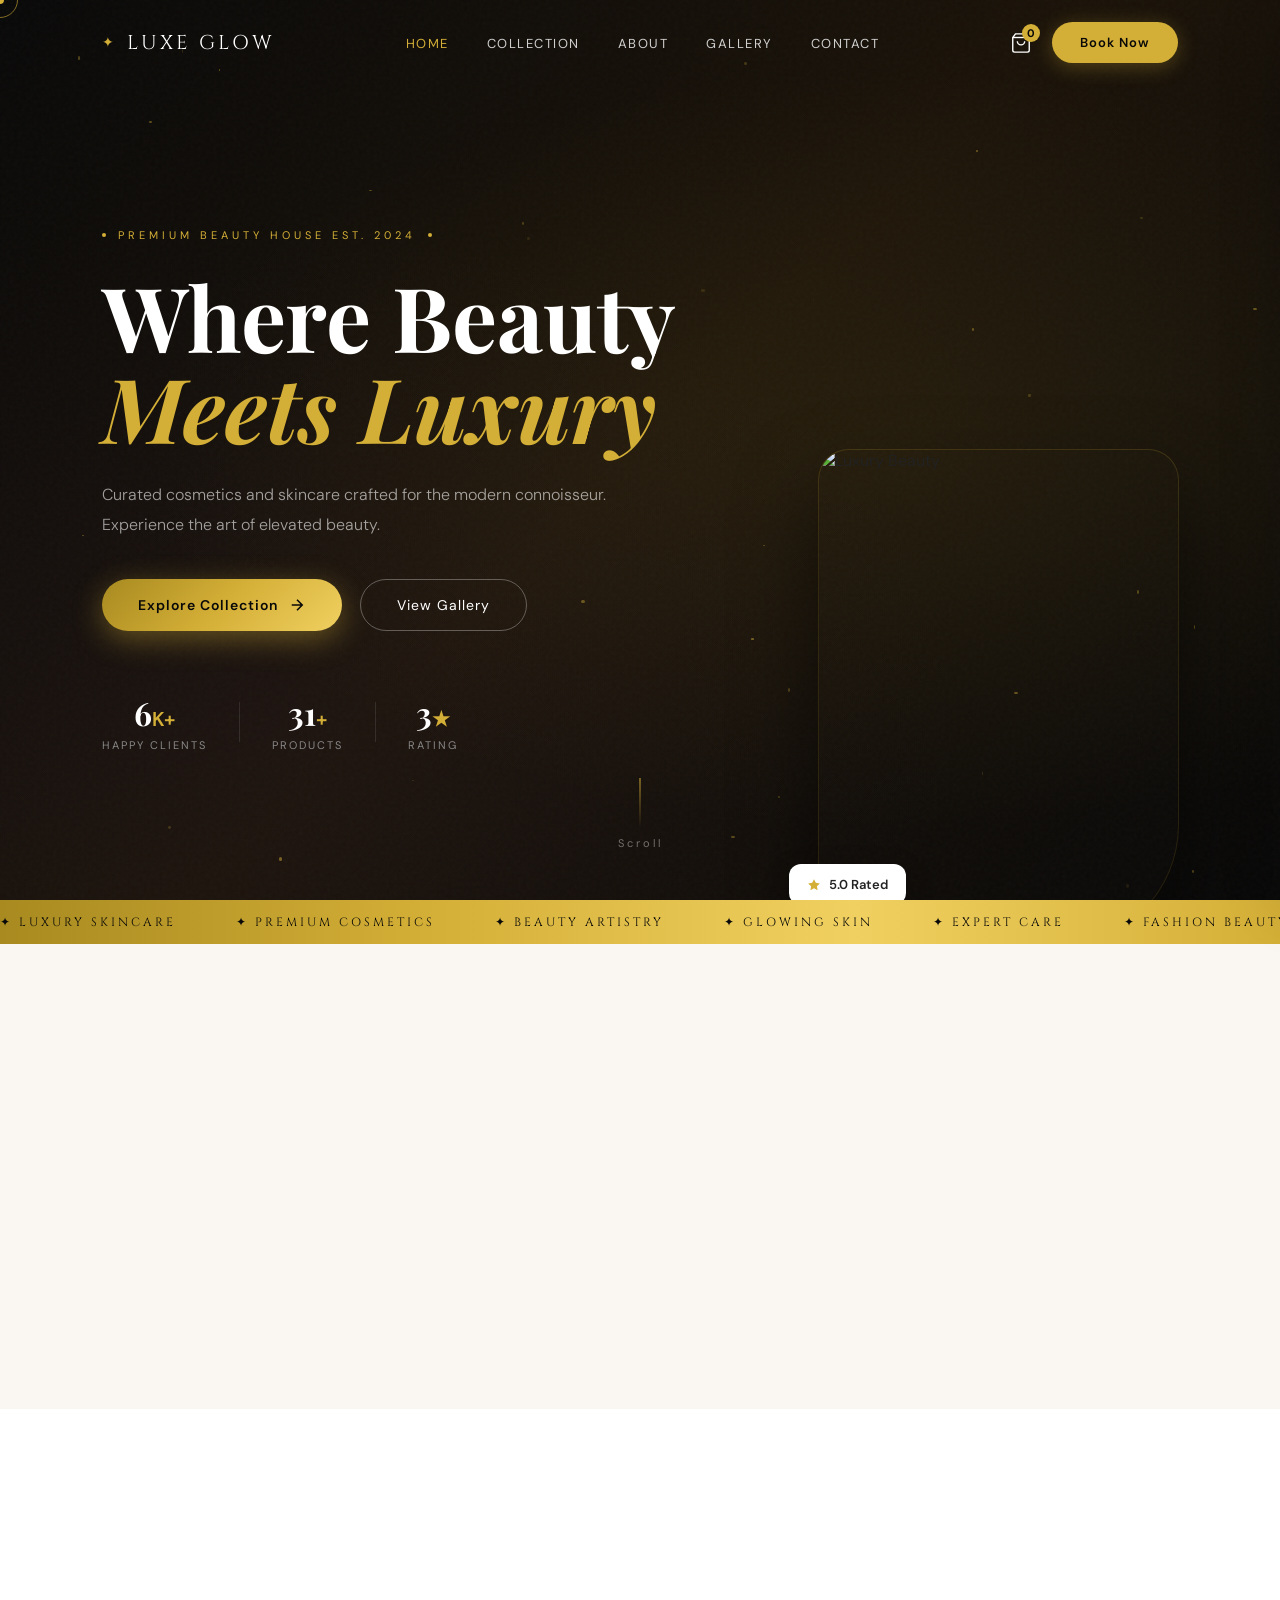
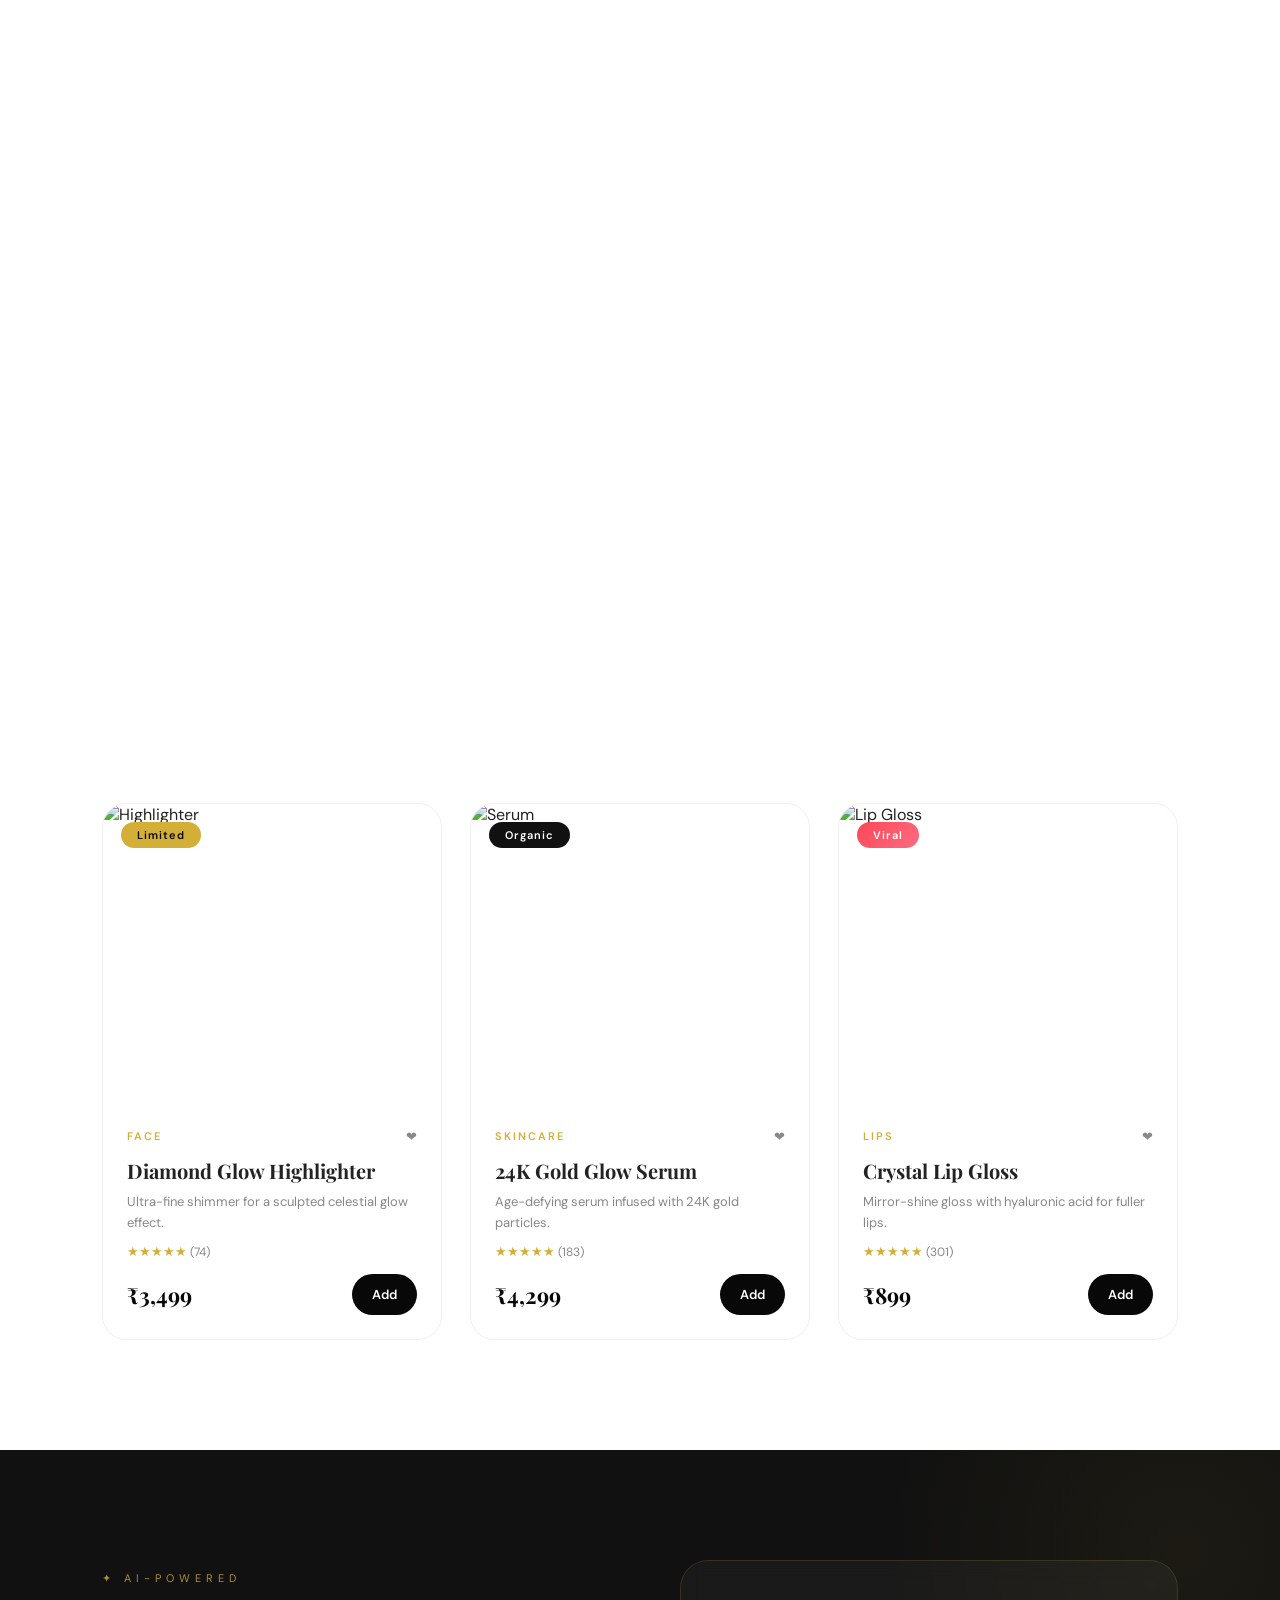
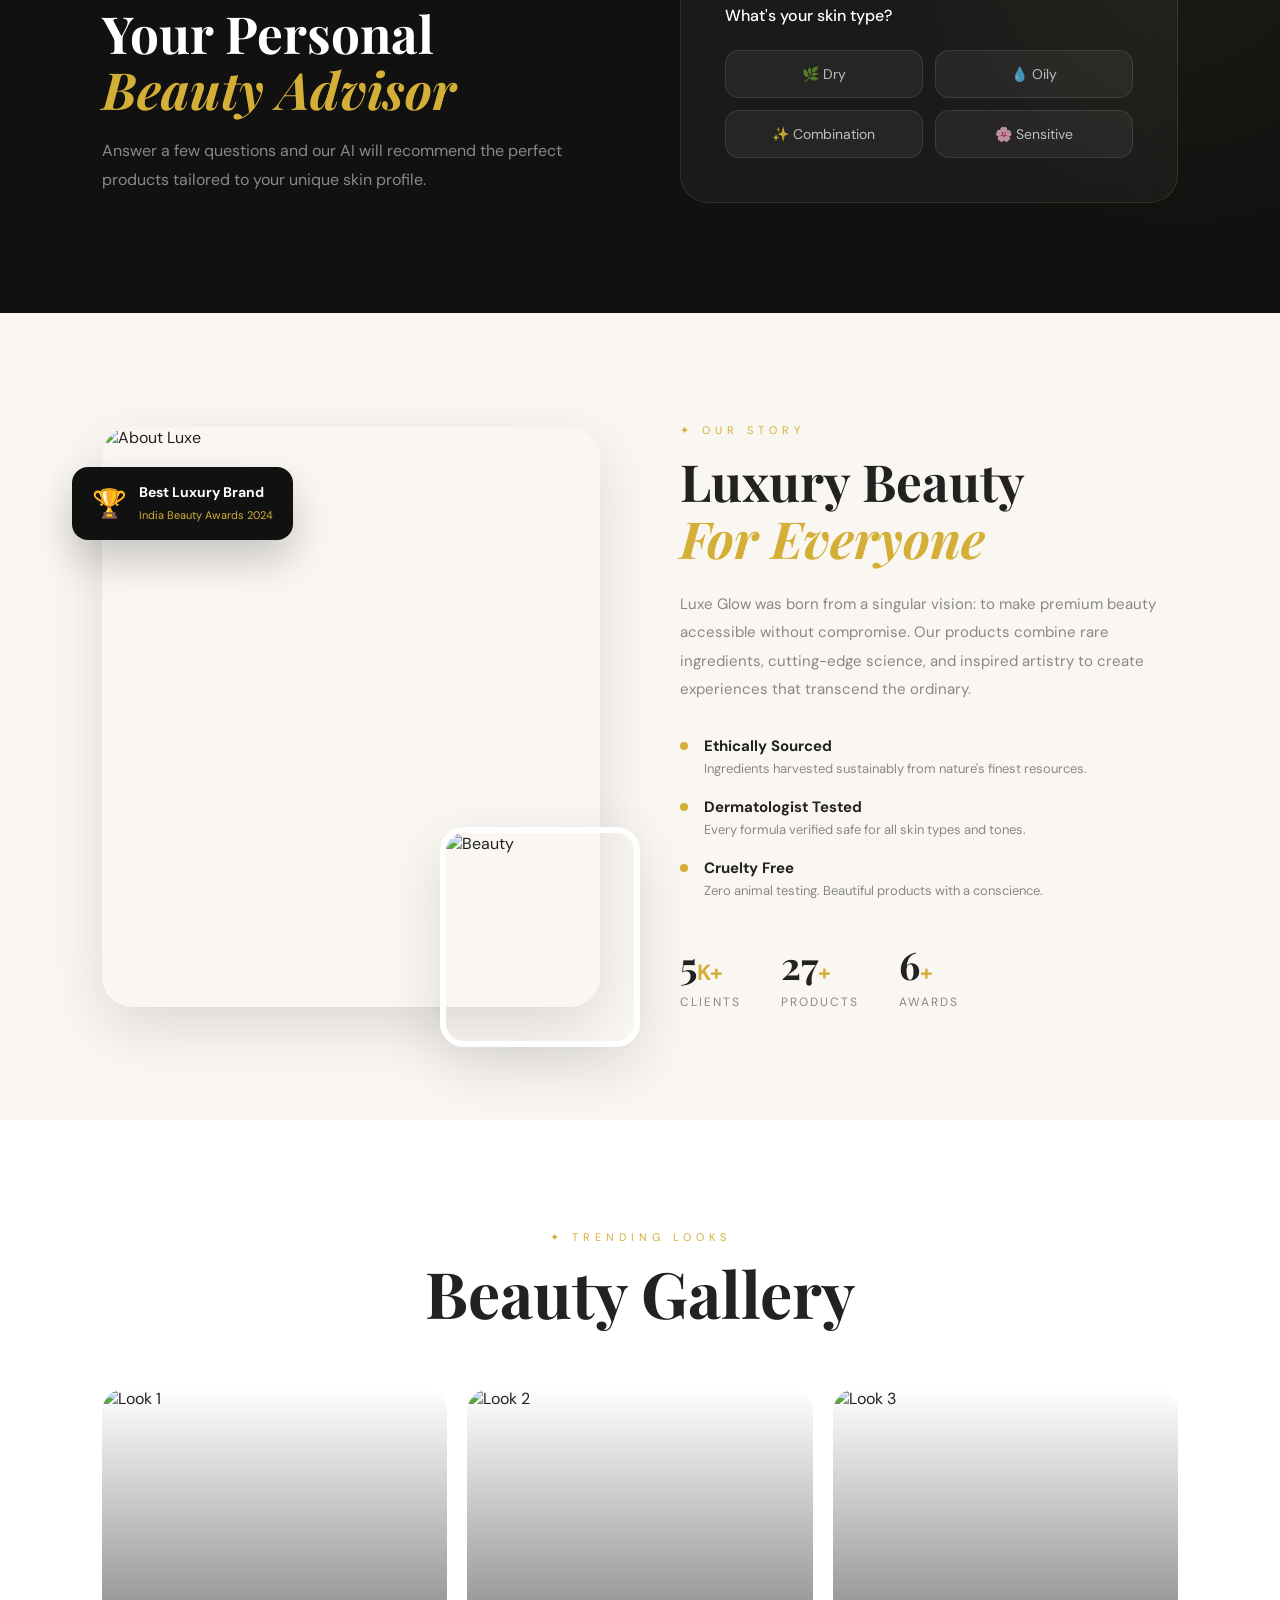
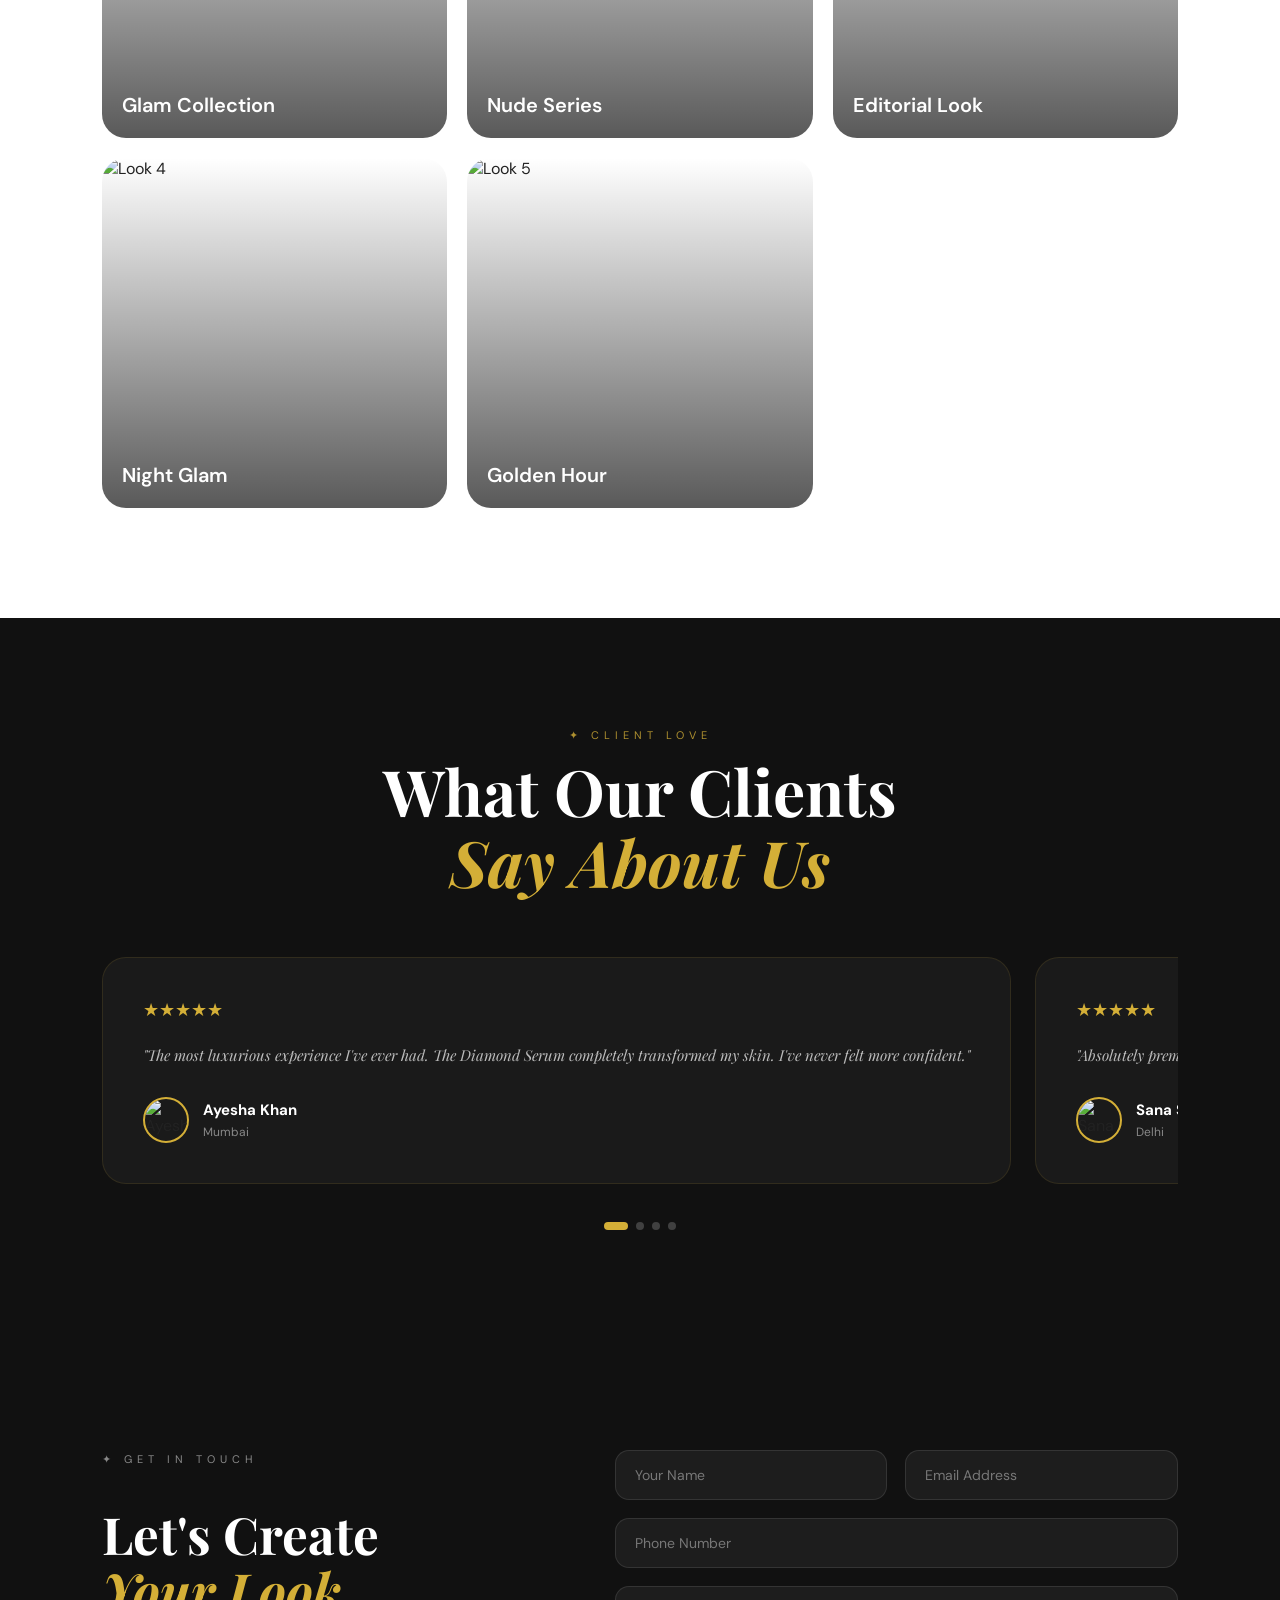
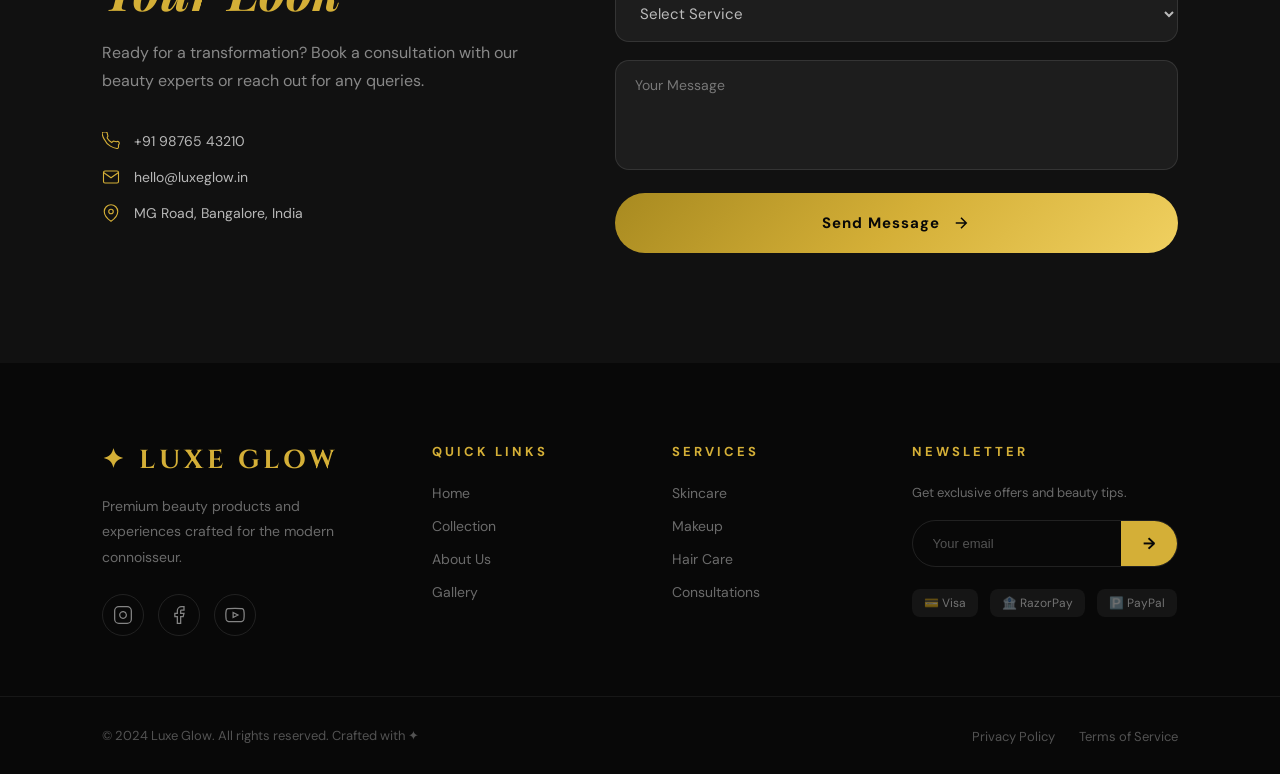
==== index.html @ 4a475b59 "first upload" ====
<!DOCTYPE html>
<html lang="en">
<head>
  <meta charset="UTF-8" />
  <meta name="viewport" content="width=device-width, initial-scale=1.0" />
  <title>LUXE GLOW — Premium Beauty House</title>
  <link rel="preconnect" href="https://fonts.googleapis.com">
  <link rel="preconnect" href="https://fonts.gstatic.com" crossorigin>
  <link href="https://fonts.googleapis.com/css2?family=Playfair+Display:ital,wght@0,400;0,500;0,700;0,900;1,400;1,700&family=DM+Sans:wght@300;400;500;600&family=Cinzel:wght@400;600;700&display=swap" rel="stylesheet">
  <link rel="stylesheet" href="style.css" />
</head>
<body>

<!-- CUSTOM CURSOR -->
<div class="cursor" id="cursor"></div>
<div class="cursor-follower" id="cursorFollower"></div>

<!-- LOADER -->
<div class="loader" id="loader">
  <div class="loader-inner">
    <div class="loader-logo">LUXE GLOW</div>
    <div class="loader-bar"><div class="loader-fill" id="loaderFill"></div></div>
    <div class="loader-text" id="loaderText">LOADING EXPERIENCE...</div>
  </div>
</div>

<!-- NAVBAR -->
<header class="navbar" id="navbar">
  <div class="nav-logo">
    <span class="logo-symbol">✦</span>
    <span class="logo-text">LUXE GLOW</span>
  </div>
  <nav class="nav-center">
    <ul class="nav-links">
      <li><a href="#home" data-text="Home">Home</a></li>
      <li><a href="#collection" data-text="Collection">Collection</a></li>
      <li><a href="#about" data-text="About">About</a></li>
      <li><a href="#gallery" data-text="Gallery">Gallery</a></li>
      <li><a href="#contact" data-text="Contact">Contact</a></li>
    </ul>
  </nav>
  <div class="nav-right">
    <button class="cart-icon" id="cartToggle" aria-label="Cart">
      <svg width="22" height="22" viewBox="0 0 24 24" fill="none" stroke="currentColor" stroke-width="1.5"><path d="M6 2L3 6v14a2 2 0 002 2h14a2 2 0 002-2V6l-3-4z"/><line x1="3" y1="6" x2="21" y2="6"/><path d="M16 10a4 4 0 01-8 0"/></svg>
      <span class="cart-count" id="cartCount">0</span>
    </button>
    <a href="#contact" class="book-btn">Book Now</a>
    <button class="hamburger" id="menuBtn" aria-label="Menu">
      <span></span><span></span><span></span>
    </button>
  </div>
</header>

<!-- MOBILE MENU -->
<div class="mobile-menu" id="mobileMenu">
  <ul>
    <li><a href="#home" class="mob-link">Home</a></li>
    <li><a href="#collection" class="mob-link">Collection</a></li>
    <li><a href="#about" class="mob-link">About</a></li>
    <li><a href="#gallery" class="mob-link">Gallery</a></li>
    <li><a href="#contact" class="mob-link">Contact</a></li>
  </ul>
</div>

<!-- ===== HERO ===== -->
<section class="hero" id="home">
  <div class="hero-bg">
    <div class="hero-gradient"></div>
    <div class="hero-particles" id="particles"></div>
    <div class="hero-grain"></div>
  </div>
  <div class="hero-content">
    <div class="hero-eyebrow reveal-up">
      <span class="dot"></span>
      <span>PREMIUM BEAUTY HOUSE EST. 2024</span>
      <span class="dot"></span>
    </div>
    <h1 class="hero-heading reveal-up delay-1">
      <span class="line">Where Beauty</span>
      <span class="line italic-line">Meets Luxury</span>
    </h1>
    <p class="hero-subtext reveal-up delay-2">
      Curated cosmetics and skincare crafted for the modern connoisseur.<br>
      Experience the art of elevated beauty.
    </p>
    <div class="hero-cta reveal-up delay-3">
      <a href="#collection" class="btn-primary">
        <span>Explore Collection</span>
        <svg width="18" height="18" viewBox="0 0 24 24" fill="none" stroke="currentColor" stroke-width="2"><path d="M5 12h14M12 5l7 7-7 7"/></svg>
      </a>
      <a href="#gallery" class="btn-ghost">View Gallery</a>
    </div>
    <div class="hero-stats reveal-up delay-4">
      <div class="stat"><span class="stat-num" data-count="10">0</span><span class="stat-suffix">K+</span><p>Happy Clients</p></div>
      <div class="stat-divider"></div>
      <div class="stat"><span class="stat-num" data-count="50">0</span><span class="stat-suffix">+</span><p>Products</p></div>
      <div class="stat-divider"></div>
      <div class="stat"><span class="stat-num" data-count="5">0</span><span class="stat-suffix">★</span><p>Rating</p></div>
    </div>
  </div>
  <div class="hero-scroll">
    <div class="scroll-line"></div>
    <span>Scroll</span>
  </div>
  <div class="hero-image-frame reveal-right">
    <div class="frame-inner">
      <img src="https://images.unsplash.com/photo-1512496015851-a90fb38ba796?q=80&w=800&auto=format&fit=crop" alt="Luxury Beauty" />
      <div class="frame-badge">
        <svg width="14" height="14" viewBox="0 0 24 24" fill="#d4af37"><polygon points="12 2 15.09 8.26 22 9.27 17 14.14 18.18 21.02 12 17.77 5.82 21.02 7 14.14 2 9.27 8.91 8.26 12 2"/></svg>
        <span>5.0 Rated</span>
      </div>
    </div>
  </div>
</section>

<!-- MARQUEE STRIP -->
<div class="marquee-strip">
  <div class="marquee-track">
    <span>✦ LUXURY SKINCARE</span>
    <span>✦ PREMIUM COSMETICS</span>
    <span>✦ BEAUTY ARTISTRY</span>
    <span>✦ GLOWING SKIN</span>
    <span>✦ EXPERT CARE</span>
    <span>✦ FASHION BEAUTY</span>
    <span>✦ LUXURY SKINCARE</span>
    <span>✦ PREMIUM COSMETICS</span>
    <span>✦ BEAUTY ARTISTRY</span>
    <span>✦ GLOWING SKIN</span>
    <span>✦ EXPERT CARE</span>
    <span>✦ FASHION BEAUTY</span>
  </div>
</div>

<!-- FEATURES -->
<section class="features-section">
  <div class="features-grid">
    <div class="feature-item reveal-up">
      <div class="feature-icon">
        <svg width="32" height="32" viewBox="0 0 24 24" fill="none" stroke="#d4af37" stroke-width="1.5"><path d="M12 22s8-4 8-10V5l-8-3-8 3v7c0 6 8 10 8 10z"/></svg>
      </div>
      <h3>Luxury Interiors</h3>
      <p>Elegant, modern studio atmosphere inspired by world-class beauty destinations.</p>
    </div>
    <div class="feature-item reveal-up delay-1">
      <div class="feature-icon">
        <svg width="32" height="32" viewBox="0 0 24 24" fill="none" stroke="#d4af37" stroke-width="1.5"><path d="M17 21v-2a4 4 0 00-4-4H5a4 4 0 00-4 4v2"/><circle cx="9" cy="7" r="4"/><path d="M23 21v-2a4 4 0 00-3-3.87"/><path d="M16 3.13a4 4 0 010 7.75"/></svg>
      </div>
      <h3>Expert Artists</h3>
      <p>Certified beauty professionals delivering transformative, exceptional results.</p>
    </div>
    <div class="feature-item reveal-up delay-2">
      <div class="feature-icon">
        <svg width="32" height="32" viewBox="0 0 24 24" fill="none" stroke="#d4af37" stroke-width="1.5"><path d="M12 2L2 7l10 5 10-5-10-5z"/><path d="M2 17l10 5 10-5"/><path d="M2 12l10 5 10-5"/></svg>
      </div>
      <h3>Premium Products</h3>
      <p>International quality ingredients and formulations for lasting beauty.</p>
    </div>
    <div class="feature-item reveal-up delay-3">
      <div class="feature-icon">
        <svg width="32" height="32" viewBox="0 0 24 24" fill="none" stroke="#d4af37" stroke-width="1.5"><circle cx="12" cy="12" r="10"/><path d="M8 14s1.5 2 4 2 4-2 4-2"/><line x1="9" y1="9" x2="9.01" y2="9"/><line x1="15" y1="9" x2="15.01" y2="9"/></svg>
      </div>
      <h3>5★ Experience</h3>
      <p>Consistently rated 5 stars by thousands of satisfied beauty clients worldwide.</p>
    </div>
  </div>
</section>

<!-- ===== COLLECTION / PRODUCTS ===== -->
<section class="collection" id="collection">

  <div class="section-header">
    <p class="section-eyebrow reveal-up">✦ BESTSELLER COLLECTION</p>

    <h2 class="section-title reveal-up delay-1">
      Luxury Beauty<br>
      <em>Curated For You</em>
    </h2>
  </div>

  <!-- FILTER TABS -->
  <div class="filter-tabs reveal-up delay-2">
    <button class="tab active" data-filter="all">All Products</button>
    <button class="tab" data-filter="lips">Lips</button>
    <button class="tab" data-filter="face">Face</button>
    <button class="tab" data-filter="skin">Skincare</button>
  </div>

  <!-- PRODUCTS GRID -->
  <div class="products-grid" id="productsGrid">

    <!-- PRODUCT 1 -->
    <div class="product-card reveal-up" data-category="lips">

      <div class="product-img-wrap">
        <span class="badge badge-gold">Bestseller</span>

        <img
          src="https://images.unsplash.com/photo-1522335789203-aabd1fc54bc9?auto=format&fit=crop&w=1200&q=80"
          alt="Matte Lipstick"
          loading="lazy"
        >

        <div class="product-overlay">
          <button class="quick-view-btn" data-id="1">
            Quick View
          </button>
        </div>
      </div>

      <div class="product-info">

        <div class="product-meta">
          <span class="product-category">Lips</span>

          <button class="wishlist-icon" data-id="1" aria-label="Wishlist">
            ❤
          </button>
        </div>

        <h3>Matte Luxe Lipstick</h3>

        <p>
          Long-lasting luxury matte shades for every skin tone.
        </p>

        <div class="product-stars">
          ★★★★★ <span>(128)</span>
        </div>

        <div class="product-footer">
          <div class="price">₹2,999</div>

          <button class="add-cart-btn"
            onclick="addToCart('Matte Luxe Lipstick',2999)">
            Add
          </button>
        </div>

      </div>
    </div>

    <!-- PRODUCT 2 -->
    <div class="product-card reveal-up delay-1" data-category="face">

      <div class="product-img-wrap">
        <span class="badge badge-new">New Arrival</span>

        <img
          src="https://images.unsplash.com/photo-1487412720507-e7ab37603c6f?auto=format&fit=crop&w=1200&q=80"
          alt="Foundation"
          loading="lazy"
        >

        <div class="product-overlay">
          <button class="quick-view-btn" data-id="2">
            Quick View
          </button>
        </div>
      </div>

      <div class="product-info">

        <div class="product-meta">
          <span class="product-category">Face</span>

          <button class="wishlist-icon" data-id="2" aria-label="Wishlist">
            ❤
          </button>
        </div>

        <h3>Glow Radiance Foundation</h3>

        <p>
          Premium radiant coverage with built-in SPF protection.
        </p>

        <div class="product-stars">
          ★★★★★ <span>(92)</span>
        </div>

        <div class="product-footer">
          <div class="price">₹1,499</div>

          <button class="add-cart-btn"
            onclick="addToCart('Glow Radiance Foundation',1499)">
            Add
          </button>
        </div>

      </div>
    </div>

    <!-- PRODUCT 3 -->
    <div class="product-card reveal-up delay-2" data-category="skin">

      <div class="product-img-wrap">
        <span class="badge badge-hot">🔥 Hot</span>

        <img
          src="https://images.unsplash.com/photo-1515377905703-c4788e51af15?auto=format&fit=crop&w=1200&q=80"
          alt="Skincare"
          loading="lazy"
        >

        <div class="product-overlay">
          <button class="quick-view-btn" data-id="3">
            Quick View
          </button>
        </div>
      </div>

      <div class="product-info">

        <div class="product-meta">
          <span class="product-category">Skincare</span>

          <button class="wishlist-icon" data-id="3" aria-label="Wishlist">
            ❤
          </button>
        </div>

        <h3>Skincare Essentials Kit</h3>

        <p>
          Hydrating formulas for glowing healthy luminous skin.
        </p>

        <div class="product-stars">
          ★★★★★ <span>(215)</span>
        </div>

        <div class="product-footer">
          <div class="price">₹1,999</div>

          <button class="add-cart-btn"
            onclick="addToCart('Skincare Essentials Kit',1999)">
            Add
          </button>
        </div>

      </div>
    </div>

    <!-- PRODUCT 4 -->
    <div class="product-card reveal-up delay-3" data-category="face">

      <div class="product-img-wrap">
        <span class="badge badge-gold">Limited</span>

        <img
          src="https://images.unsplash.com/photo-1496747611176-843222e1e57c?auto=format&fit=crop&w=1200&q=80"
          alt="Highlighter"
          loading="lazy"
        >

        <div class="product-overlay">
          <button class="quick-view-btn" data-id="4">
            Quick View
          </button>
        </div>
      </div>

      <div class="product-info">

        <div class="product-meta">
          <span class="product-category">Face</span>

          <button class="wishlist-icon" data-id="4" aria-label="Wishlist">
            ❤
          </button>
        </div>

        <h3>Diamond Glow Highlighter</h3>

        <p>
          Ultra-fine shimmer for a sculpted celestial glow effect.
        </p>

        <div class="product-stars">
          ★★★★★ <span>(74)</span>
        </div>

        <div class="product-footer">
          <div class="price">₹3,499</div>

          <button class="add-cart-btn"
            onclick="addToCart('Diamond Glow Highlighter',3499)">
            Add
          </button>
        </div>

      </div>
    </div>

    <!-- PRODUCT 5 -->
    <div class="product-card reveal-up" data-category="skin">

      <div class="product-img-wrap">
        <span class="badge badge-new">Organic</span>

        <img
          src="https://images.unsplash.com/photo-1524504388940-b1c1722653e1?auto=format&fit=crop&w=1200&q=80"
          alt="Serum"
          loading="lazy"
        >

        <div class="product-overlay">
          <button class="quick-view-btn" data-id="5">
            Quick View
          </button>
        </div>
      </div>

      <div class="product-info">

        <div class="product-meta">
          <span class="product-category">Skincare</span>

          <button class="wishlist-icon" data-id="5" aria-label="Wishlist">
            ❤
          </button>
        </div>

        <h3>24K Gold Glow Serum</h3>

        <p>
          Age-defying serum infused with 24K gold particles.
        </p>

        <div class="product-stars">
          ★★★★★ <span>(183)</span>
        </div>

        <div class="product-footer">
          <div class="price">₹4,299</div>

          <button class="add-cart-btn"
            onclick="addToCart('24K Gold Glow Serum',4299)">
            Add
          </button>
        </div>

      </div>
    </div>

    <!-- PRODUCT 6 -->
    <div class="product-card reveal-up delay-1" data-category="lips">

      <div class="product-img-wrap">
        <span class="badge badge-hot">Viral</span>

        <img
          src="https://images.unsplash.com/photo-1583001931096-959e9a1a6223?auto=format&fit=crop&w=1200&q=80"
          alt="Lip Gloss"
          loading="lazy"
        >

        <div class="product-overlay">
          <button class="quick-view-btn" data-id="6">
            Quick View
          </button>
        </div>
      </div>

      <div class="product-info">

        <div class="product-meta">
          <span class="product-category">Lips</span>

          <button class="wishlist-icon" data-id="6" aria-label="Wishlist">
            ❤
          </button>
        </div>

        <h3>Crystal Lip Gloss</h3>

        <p>
          Mirror-shine gloss with hyaluronic acid for fuller lips.
        </p>

        <div class="product-stars">
          ★★★★★ <span>(301)</span>
        </div>

        <div class="product-footer">
          <div class="price">₹899</div>

          <button class="add-cart-btn"
            onclick="addToCart('Crystal Lip Gloss',899)">
            Add
          </button>
        </div>

      </div>
    </div>

  </div>
</section>



<!-- ===== AI BEAUTY ADVISOR ===== -->
<section class="ai-advisor">
  <div class="ai-blob"></div>
  <div class="ai-inner">
    <div class="ai-left reveal-left">
      <p class="section-eyebrow light">✦ AI-POWERED</p>
      <h2>Your Personal<br><em>Beauty Advisor</em></h2>
      <p>Answer a few questions and our AI will recommend the perfect products tailored to your unique skin profile.</p>
    </div>
    <div class="ai-card reveal-right">
      <div class="ai-step" id="aiStep1">
        <label>What's your skin type?</label>
        <div class="ai-options">
          <button class="ai-opt" data-val="dry" onclick="selectSkin(this)">🌿 Dry</button>
          <button class="ai-opt" data-val="oily" onclick="selectSkin(this)">💧 Oily</button>
          <button class="ai-opt" data-val="combination" onclick="selectSkin(this)">✨ Combination</button>
          <button class="ai-opt" data-val="sensitive" onclick="selectSkin(this)">🌸 Sensitive</button>
        </div>
      </div>
      <div class="ai-step hidden" id="aiStep2">
        <label>What's your main concern?</label>
        <div class="ai-options">
          <button class="ai-opt" data-val="glow" onclick="selectConcern(this)">✨ Glow</button>
          <button class="ai-opt" data-val="anti-aging" onclick="selectConcern(this)">⏳ Anti-Aging</button>
          <button class="ai-opt" data-val="acne" onclick="selectConcern(this)">🌿 Acne</button>
          <button class="ai-opt" data-val="hydration" onclick="selectConcern(this)">💧 Hydration</button>
        </div>
      </div>
      <div class="ai-result hidden" id="aiResult">
        <div class="ai-result-inner">
          <div class="ai-result-icon">✦</div>
          <h4 id="aiProductName"></h4>
          <p id="aiProductDesc"></p>
          <div class="ai-result-price" id="aiProductPrice"></div>
          <button class="ai-add-btn" id="aiAddBtn">Add to Cart</button>
        </div>
      </div>
    </div>
  </div>
</section>

<!-- ===== ABOUT ===== -->
<section class="about" id="about">
  <div class="about-visual reveal-left">
    <div class="about-img-stack">
      <img class="about-img-main" src="https://images.unsplash.com/photo-1515377905703-c4788e51af15?q=80&w=800&auto=format&fit=crop" alt="About Luxe">
      <img class="about-img-accent" src="https://images.unsplash.com/photo-1522335789203-aabd1fc54bc9?q=80&w=400&auto=format&fit=crop" alt="Beauty">
      <div class="about-award">
        <span>🏆</span>
        <div>
          <strong>Best Luxury Brand</strong>
          <small>India Beauty Awards 2024</small>
        </div>
      </div>
    </div>
  </div>
  <div class="about-text reveal-right">
    <p class="section-eyebrow">✦ OUR STORY</p>
    <h2>Luxury Beauty<br><em>For Everyone</em></h2>
    <p class="about-desc">Luxe Glow was born from a singular vision: to make premium beauty accessible without compromise. Our products combine rare ingredients, cutting-edge science, and inspired artistry to create experiences that transcend the ordinary.</p>
    <div class="about-pillars">
      <div class="pillar">
        <div class="pillar-dot"></div>
        <div>
          <strong>Ethically Sourced</strong>
          <p>Ingredients harvested sustainably from nature's finest resources.</p>
        </div>
      </div>
      <div class="pillar">
        <div class="pillar-dot"></div>
        <div>
          <strong>Dermatologist Tested</strong>
          <p>Every formula verified safe for all skin types and tones.</p>
        </div>
      </div>
      <div class="pillar">
        <div class="pillar-dot"></div>
        <div>
          <strong>Cruelty Free</strong>
          <p>Zero animal testing. Beautiful products with a conscience.</p>
        </div>
      </div>
    </div>
    <div class="about-stats-row">
      <div class="astat">
        <strong class="counter" data-count="10">0</strong><span>K+</span>
        <p>Clients</p>
      </div>
      <div class="astat">
        <strong class="counter" data-count="50">0</strong><span>+</span>
        <p>Products</p>
      </div>
      <div class="astat">
        <strong class="counter" data-count="12">0</strong><span>+</span>
        <p>Awards</p>
      </div>
    </div>
  </div>
</section>
<!-- ===== GALLERY ===== -->
<section class="gallery" id="gallery">
  <div class="section-header">
    <p class="section-eyebrow reveal-up">✦ TRENDING LOOKS</p>
    <h2 class="section-title reveal-up delay-1">Beauty Gallery</h2>
  </div>
  <div class="gallery-masonry reveal-up delay-2">
    <div class="g-item tall">
      <img src="https://images.unsplash.com/photo-1521590832167-7bcbfaa6381f?q=80&w=800&auto=format&fit=crop" alt="Look 1" loading="lazy">
      <div class="g-overlay"><span>Glam Collection</span></div>
    </div>
    <div class="g-item">
      <img src="https://images.unsplash.com/photo-1527799820374-dcf8d9d4a388?q=80&w=800&auto=format&fit=crop" alt="Look 2" loading="lazy">
      <div class="g-overlay"><span>Nude Series</span></div>
    </div>
    <div class="g-item">
      <img src="https://images.unsplash.com/photo-1515886657613-9f3515b0c78f?q=80&w=800&auto=format&fit=crop" alt="Look 3" loading="lazy">
      <div class="g-overlay"><span>Editorial Look</span></div>
    </div>
    <div class="g-item tall">
      <img src="https://images.unsplash.com/photo-1526045612212-70caf35c14df?q=80&w=800&auto=format&fit=crop" alt="Look 4" loading="lazy">
      <div class="g-overlay"><span>Night Glam</span></div>
    </div>
    <div class="g-item wide">
      <img src="https://images.unsplash.com/photo-1512496015851-a90fb38ba796?q=80&w=800&auto=format&fit=crop" alt="Look 5" loading="lazy">
      <div class="g-overlay"><span>Golden Hour</span></div>
    </div>
  </div>
</section>

<!-- ===== TESTIMONIALS ===== -->
<section class="testimonials">
  <div class="section-header">
    <p class="section-eyebrow reveal-up light">✦ CLIENT LOVE</p>
    <h2 class="section-title light reveal-up delay-1">What Our Clients<br><em>Say About Us</em></h2>
  </div>
  <div class="testimonials-track" id="testimonialsTrack">
    <div class="tcard">
      <div class="tcard-stars">★★★★★</div>
      <p>"The most luxurious experience I've ever had. The Diamond Serum completely transformed my skin. I've never felt more confident."</p>
      <div class="tcard-author">
        <img src="https://i.pravatar.cc/60?img=47" alt="Ayesha">
        <div><strong>Ayesha Khan</strong><small>Mumbai</small></div>
      </div>
    </div>
    <div class="tcard">
      <div class="tcard-stars">★★★★★</div>
      <p>"Absolutely premium products and packaging. The Glow Foundation has become my daily essential — it's unmatched."</p>
      <div class="tcard-author">
        <img src="https://i.pravatar.cc/60?img=32" alt="Sana">
        <div><strong>Sana Sheikh</strong><small>Delhi</small></div>
      </div>
    </div>
    <div class="tcard">
      <div class="tcard-stars">★★★★★</div>
      <p>"My skincare completely transformed. The 24K Gold Serum is worth every rupee. Luxe Glow is my forever beauty brand."</p>
      <div class="tcard-author">
        <img src="https://i.pravatar.cc/60?img=44" alt="Zara">
        <div><strong>Zara Ali</strong><small>Bangalore</small></div>
      </div>
    </div>
    <div class="tcard">
      <div class="tcard-stars">★★★★★</div>
      <p>"International quality at its finest. Every product feels handcrafted just for me. The packaging alone is gift-worthy."</p>
      <div class="tcard-author">
        <img src="https://i.pravatar.cc/60?img=25" alt="Priya">
        <div><strong>Priya Sharma</strong><small>Hyderabad</small></div>
      </div>
    </div>
  </div>
  <div class="testimonial-dots" id="tDots"></div>
</section>

<!-- ===== CART DRAWER ===== -->
<div class="cart-drawer" id="cartDrawer">
  <div class="cart-header">
    <h3>Your Cart</h3>
    <button class="cart-close" id="cartClose">✕</button>
  </div>
  <div class="cart-body" id="cartBody">
    <div class="cart-empty" id="cartEmpty">
      <svg width="60" height="60" viewBox="0 0 24 24" fill="none" stroke="#ccc" stroke-width="1"><path d="M6 2L3 6v14a2 2 0 002 2h14a2 2 0 002-2V6l-3-4z"/><line x1="3" y1="6" x2="21" y2="6"/><path d="M16 10a4 4 0 01-8 0"/></svg>
      <p>Your cart is empty</p>
    </div>
    <div id="cartItems"></div>
  </div>
  <div class="cart-footer">
    <div class="cart-subtotal">
      <span>Subtotal</span><span id="cartSubtotal">₹0</span>
    </div>
    <div class="cart-subtotal">
      <span>Luxury Packaging</span><span>₹199</span>
    </div>
    <div class="cart-total">
      <span>Total</span><span id="cartTotal">₹0</span>
    </div>
    <button class="checkout-btn">Proceed to Checkout</button>
    <div class="secure-badges">
      <span>🔒 Secure</span>
      <span>🚚 Free Ship</span>
      <span>✦ Premium Pack</span>
    </div>
  </div>
</div>
<div class="cart-overlay" id="cartOverlay"></div>

<!-- ===== CONTACT ===== -->
<section class="contact" id="contact">
  <div class="contact-inner">
    <div class="contact-text reveal-left">
      <p class="section-eyebrow">✦ GET IN TOUCH</p>
      <h2>Let's Create<br><em>Your Look</em></h2>
      <p>Ready for a transformation? Book a consultation with our beauty experts or reach out for any queries.</p>
      <div class="contact-details">
        <div><svg width="18" height="18" viewBox="0 0 24 24" fill="none" stroke="#d4af37" stroke-width="1.5"><path d="M22 16.92v3a2 2 0 01-2.18 2 19.79 19.79 0 01-8.63-3.07A19.5 19.5 0 013.07 9.8a19.79 19.79 0 01-3.07-8.68A2 2 0 012 0h3a2 2 0 012 1.72c.127.96.361 1.903.7 2.81a2 2 0 01-.45 2.11L6.91 7.91a16 16 0 006.06 6.06l1.27-1.27a2 2 0 012.11-.45c.907.339 1.85.573 2.81.7A2 2 0 0122 16.92z"/></svg><span>+91 98765 43210</span></div>
        <div><svg width="18" height="18" viewBox="0 0 24 24" fill="none" stroke="#d4af37" stroke-width="1.5"><path d="M4 4h16c1.1 0 2 .9 2 2v12c0 1.1-.9 2-2 2H4c-1.1 0-2-.9-2-2V6c0-1.1.9-2 2-2z"/><polyline points="22,6 12,13 2,6"/></svg><span>hello@luxeglow.in</span></div>
        <div><svg width="18" height="18" viewBox="0 0 24 24" fill="none" stroke="#d4af37" stroke-width="1.5"><path d="M21 10c0 7-9 13-9 13s-9-6-9-13a9 9 0 0118 0z"/><circle cx="12" cy="10" r="3"/></svg><span>MG Road, Bangalore, India</span></div>
      </div>
    </div>
    <form class="contact-form reveal-right" id="contactForm">
      <div class="form-row">
        <div class="form-group">
          <input type="text" id="fname" placeholder=" " required>
          <label for="fname">Your Name</label>
        </div>
        <div class="form-group">
          <input type="email" id="femail" placeholder=" " required>
          <label for="femail">Email Address</label>
        </div>
      </div>
      <div class="form-group">
        <input type="tel" id="fphone" placeholder=" ">
        <label for="fphone">Phone Number</label>
      </div>
      <div class="form-group">
        <select id="fservice">
          <option value="">Select Service</option>
          <option>Skincare Consultation</option>
          <option>Makeup Appointment</option>
          <option>Product Inquiry</option>
          <option>Other</option>
        </select>
      </div>
      <div class="form-group">
        <textarea id="fmessage" placeholder=" " rows="4" required></textarea>
        <label for="fmessage">Your Message</label>
      </div>
      <button type="submit" class="form-submit">
        <span>Send Message</span>
        <svg width="18" height="18" viewBox="0 0 24 24" fill="none" stroke="currentColor" stroke-width="2"><path d="M5 12h14M12 5l7 7-7 7"/></svg>
      </button>
    </form>
  </div>
</section>
<!-- ===== FOOTER ===== -->
<footer class="footer">
  <div class="footer-top">
    <div class="footer-brand">
      <h2>✦ LUXE GLOW</h2>
      <p>Premium beauty products and experiences crafted for the modern connoisseur.</p>
      <div class="social-links">
        <a href="#" aria-label="Instagram">
          <svg width="20" height="20" viewBox="0 0 24 24" fill="none" stroke="currentColor" stroke-width="1.5"><rect x="2" y="2" width="20" height="20" rx="5" ry="5"/><path d="M16 11.37A4 4 0 1112.63 8 4 4 0 0116 11.37z"/><line x1="17.5" y1="6.5" x2="17.51" y2="6.5"/></svg>
        </a>
        <a href="#" aria-label="Facebook">
          <svg width="20" height="20" viewBox="0 0 24 24" fill="none" stroke="currentColor" stroke-width="1.5"><path d="M18 2h-3a5 5 0 00-5 5v3H7v4h3v8h4v-8h3l1-4h-4V7a1 1 0 011-1h3z"/></svg>
        </a>
        <a href="#" aria-label="YouTube">
          <svg width="20" height="20" viewBox="0 0 24 24" fill="none" stroke="currentColor" stroke-width="1.5"><path d="M22.54 6.42a2.78 2.78 0 00-1.95-1.96C18.88 4 12 4 12 4s-6.88 0-8.59.46a2.78 2.78 0 00-1.95 1.96A29 29 0 001 12a29 29 0 00.46 5.58A2.78 2.78 0 003.41 19.54C5.12 20 12 20 12 20s6.88 0 8.59-.46a2.78 2.78 0 001.95-1.96A29 29 0 0023 12a29 29 0 00-.46-5.58z"/><polygon points="9.75 15.02 15.5 12 9.75 8.98 9.75 15.02"/></svg>
        </a>
      </div>
    </div>
    <div class="footer-col">
      <h4>Quick Links</h4>
      <ul>
        <li><a href="#home">Home</a></li>
        <li><a href="#collection">Collection</a></li>
        <li><a href="#about">About Us</a></li>
        <li><a href="#gallery">Gallery</a></li>
      </ul>
    </div>
    <div class="footer-col">
      <h4>Services</h4>
      <ul>
        <li><a href="#">Skincare</a></li>
        <li><a href="#">Makeup</a></li>
        <li><a href="#">Hair Care</a></li>
        <li><a href="#">Consultations</a></li>
      </ul>
    </div>
    <div class="footer-col">
      <h4>Newsletter</h4>
      <p>Get exclusive offers and beauty tips.</p>
      <div class="newsletter">
        <input type="email" placeholder="Your email">
        <button>→</button>
      </div>
      <div class="payment-icons">
        <span>💳 Visa</span>
        <span>🏦 RazorPay</span>
        <span>🅿️ PayPal</span>
      </div>
    </div>
  </div>
  <div class="footer-bottom">
    <p>© 2024 Luxe Glow. All rights reserved. Crafted with ✦</p>
    <div>
      <a href="#">Privacy Policy</a>
      <a href="#">Terms of Service</a>
    </div>
  </div>
</footer>

<!-- TOAST -->
<div class="toast" id="toast"></div>

<!-- SCROLL TO TOP -->
<button class="scroll-top" id="scrollTop" aria-label="Scroll to top">
  <svg width="20" height="20" viewBox="0 0 24 24" fill="none" stroke="currentColor" stroke-width="2"><path d="M18 15l-6-6-6 6"/></svg>
</button>

<script src="script.js"></script>
</body>
</html>
---- style.css ----
/* ===========================
   LUXE GLOW — WORLD-CLASS CSS
   =========================== */

:root {
  --gold: #d4af37;
  --gold-light: #f0d060;
  --gold-dark: #a88a20;
  --black: #080808;
  --dark: #111111;
  --dark2: #1a1a1a;
  --white: #ffffff;
  --off-white: #faf7f2;
  --gray: #888;
  --light-gray: #f4f4f4;
  --text: #222;
  --font-display: 'Playfair Display', serif;
  --font-body: 'DM Sans', sans-serif;
  --font-accent: 'Cinzel', serif;
  --transition: 0.4s cubic-bezier(0.25, 0.46, 0.45, 0.94);
  --shadow: 0 20px 60px rgba(0,0,0,0.12);
  --shadow-gold: 0 10px 40px rgba(212,175,55,0.25);
}

/* ===== RESET ===== */
*, *::before, *::after { margin:0; padding:0; box-sizing:border-box; }
html { scroll-behavior:smooth; }
body {
  font-family: var(--font-body);
  background: var(--white);
  color: var(--text);
  overflow-x: hidden;
  cursor: none;
}
img { width:100%; display:block; }
a { text-decoration:none; }
button { cursor:pointer; font-family: var(--font-body); }
section { padding: 110px 8%; }

/* ===== CUSTOM CURSOR ===== */
.cursor {
  width: 8px; height: 8px;
  background: var(--gold);
  border-radius: 50%;
  position: fixed; top:0; left:0;
  pointer-events: none;
  z-index: 99999;
  transform: translate(-50%,-50%);
  transition: width .2s, height .2s, background .2s;
}
.cursor-follower {
  width: 36px; height: 36px;
  border: 1.5px solid var(--gold);
  border-radius: 50%;
  position: fixed; top:0; left:0;
  pointer-events: none;
  z-index: 99998;
  transform: translate(-50%,-50%);
  transition: all .15s ease;
  opacity: 0.6;
}
body:hover .cursor { opacity:1; }

/* ===== LOADER ===== */
.loader {
  position: fixed; inset:0;
  background: var(--black);
  z-index: 99997;
  display:flex; align-items:center; justify-content:center;
  transition: opacity 0.6s, visibility 0.6s;
}
.loader.hidden { opacity:0; visibility:hidden; pointer-events:none; }
.loader-inner { text-align:center; }
.loader-logo {
  font-family: var(--font-accent);
  font-size: clamp(28px,5vw,52px);
  color: var(--gold);
  letter-spacing: 10px;
  margin-bottom: 40px;
  animation: loaderPulse 1.5s ease infinite;
}
@keyframes loaderPulse { 0%,100%{opacity:1} 50%{opacity:0.4} }
.loader-bar {
  width: 280px; height: 2px;
  background: rgba(255,255,255,0.1);
  border-radius: 2px;
  overflow: hidden;
  margin: 0 auto 20px;
}
.loader-fill {
  height: 100%; width: 0%;
  background: linear-gradient(90deg, var(--gold-dark), var(--gold), var(--gold-light));
  border-radius: 2px;
  transition: width 0.1s;
}
.loader-text {
  color: var(--gray);
  font-size: 11px;
  letter-spacing: 4px;
}

/* ===== NAVBAR ===== */
.navbar {
  position: fixed; top:0; left:0; width:100%;
  z-index: 1000;
  padding: 22px 8%;
  display: flex; align-items:center; justify-content:space-between;
  transition: all 0.4s;
  background: transparent;
}
.navbar.scrolled {
  background: rgba(8,8,8,0.92);
  backdrop-filter: blur(20px);
  padding: 16px 8%;
  box-shadow: 0 4px 30px rgba(0,0,0,0.3);
}
.nav-logo {
  display:flex; align-items:center; gap:10px;
  font-family: var(--font-accent);
  font-size: 20px;
  color: var(--white);
  letter-spacing: 3px;
}
.logo-symbol { color: var(--gold); font-size:14px; }
.nav-center { flex:1; display:flex; justify-content:center; }
.nav-links {
  display:flex; gap:38px; list-style:none;
}
.nav-links a {
  color: rgba(255,255,255,0.8);
  font-size: 13px;
  letter-spacing: 1.5px;
  text-transform: uppercase;
  transition: color 0.3s;
  position: relative;
}
.nav-links a::after {
  content:''; position:absolute; bottom:-4px; left:0;
  width:0; height:1px; background:var(--gold);
  transition: width 0.3s;
}
.nav-links a:hover { color:var(--white); }
.nav-links a:hover::after { width:100%; }
.nav-right { display:flex; align-items:center; gap:20px; }
.cart-icon {
  position:relative; background:none; border:none;
  color: var(--white); display:flex; align-items:center;
  transition: color 0.3s;
}
.cart-icon:hover { color: var(--gold); }
.cart-count {
  position:absolute; top:-8px; right:-8px;
  background: var(--gold); color: var(--black);
  font-size:11px; font-weight:700;
  width:18px; height:18px; border-radius:50%;
  display:flex; align-items:center; justify-content:center;
  transition: transform 0.3s;
}
.cart-count.pop { transform: scale(1.5); }
.book-btn {
  background: var(--gold);
  color: var(--black);
  padding: 12px 28px;
  border-radius: 50px;
  font-size: 13px; font-weight:600;
  letter-spacing:1px;
  transition: var(--transition);
  box-shadow: 0 4px 20px rgba(212,175,55,0.3);
}
.book-btn:hover {
  background: var(--gold-light);
  transform: translateY(-2px);
  box-shadow: var(--shadow-gold);
}
.hamburger {
  display:none; background:none; border:none;
  flex-direction:column; gap:5px;
}
.hamburger span {
  display:block; width:24px; height:1.5px;
  background:var(--white); transition:var(--transition);
}

/* MOBILE MENU */
.mobile-menu {
  position:fixed; top:0; right:-100%;
  width:280px; height:100vh;
  background:var(--dark); z-index:999;
  padding: 100px 40px;
  transition: right 0.4s cubic-bezier(0.77,0,0.175,1);
}
.mobile-menu.open { right:0; }
.mobile-menu ul { list-style:none; }
.mobile-menu li { margin-bottom:30px; }
.mob-link {
  color:var(--white); font-size:22px;
  font-family:var(--font-display);
  transition: color 0.3s;
}
.mob-link:hover { color:var(--gold); }

/* ===== HERO ===== */
.hero {
  min-height: 100vh;
  display:flex; align-items:center;
  position:relative; overflow:hidden;
  padding: 0 8%;
  background: var(--black);
}
.hero-bg { position:absolute; inset:0; }
.hero-gradient {
  position:absolute; inset:0;
  background: radial-gradient(ellipse at 70% 50%, rgba(212,175,55,0.08) 0%, transparent 60%),
              radial-gradient(ellipse at 20% 80%, rgba(100,60,150,0.05) 0%, transparent 50%),
              linear-gradient(135deg, #080808 0%, #1a1208 50%, #080808 100%);
}
.hero-grain {
  position:absolute; inset:0; opacity:0.03;
  background-image: url("data:image/svg+xml,%3Csvg viewBox='0 0 256 256' xmlns='http://www.w3.org/2000/svg'%3E%3Cfilter id='noise'%3E%3CfeTurbulence type='fractalNoise' baseFrequency='0.9' numOctaves='4' stitchTiles='stitch'/%3E%3C/filter%3E%3Crect width='100%25' height='100%25' filter='url(%23noise)' opacity='1'/%3E%3C/svg%3E");
}
.hero-content {
  position:relative; z-index:2; max-width:620px;
  padding-top: 80px;
}
.hero-eyebrow {
  display:flex; align-items:center; gap:12px;
  color: var(--gold); font-size:11px; letter-spacing:4px;
  text-transform:uppercase; margin-bottom:28px;
  font-family: var(--font-body);
}
.dot { width:4px; height:4px; background:var(--gold); border-radius:50%; display:inline-block; }
.hero-heading {
  font-family: var(--font-display);
  font-size: clamp(48px, 7vw, 92px);
  font-weight:700; line-height:1.02;
  color:var(--white);
  margin-bottom:28px;
}
.hero-heading .line { display:block; }
.hero-heading .italic-line { font-style:italic; color:var(--gold); }
.hero-subtext {
  font-size:16px; line-height:1.85; color:rgba(255,255,255,0.6);
  margin-bottom:40px; font-weight:300;
}
.hero-cta { display:flex; gap:18px; flex-wrap:wrap; margin-bottom:60px; }
.btn-primary {
  display:inline-flex; align-items:center; gap:10px;
  background: linear-gradient(135deg, var(--gold-dark), var(--gold), var(--gold-light));
  color:var(--black); padding:16px 36px; border-radius:60px;
  font-weight:600; font-size:14px; letter-spacing:1px;
  transition: var(--transition);
  box-shadow: 0 8px 30px rgba(212,175,55,0.4);
}
.btn-primary:hover { transform:translateY(-3px); box-shadow:0 16px 50px rgba(212,175,55,0.5); }
.btn-ghost {
  display:inline-flex; align-items:center;
  border:1px solid rgba(255,255,255,0.3);
  color:var(--white); padding:16px 36px; border-radius:60px;
  font-size:14px; letter-spacing:1px;
  transition: var(--transition);
}
.btn-ghost:hover { border-color:var(--gold); color:var(--gold); transform:translateY(-3px); }
.hero-stats {
  display:flex; align-items:center; gap:32px;
}
.stat { text-align:center; }
.stat-num { font-family:var(--font-display); font-size:32px; color:var(--white); font-weight:700; }
.stat-suffix { font-size:20px; color:var(--gold); font-weight:600; }
.stat p { font-size:11px; color:var(--gray); letter-spacing:2px; text-transform:uppercase; margin-top:4px; }
.stat-divider { width:1px; height:40px; background:rgba(255,255,255,0.1); }
.hero-scroll {
  position:absolute; bottom:50px; left:50%;
  transform:translateX(-50%);
  display:flex; flex-direction:column; align-items:center; gap:8px;
  color:rgba(255,255,255,0.4); font-size:11px; letter-spacing:3px;
  z-index:2;
}
.scroll-line {
  width:1px; height:50px;
  background:linear-gradient(to bottom, var(--gold), transparent);
  animation: scrollAnim 2s ease infinite;
}
@keyframes scrollAnim { 0%{transform:scaleY(0);transform-origin:top} 50%{transform:scaleY(1);transform-origin:top} 51%{transform-origin:bottom} 100%{transform:scaleY(0);transform-origin:bottom} }

.hero-image-frame {
  position:absolute; right:8%; top:50%; transform:translateY(-50%);
  z-index:2;
}
.frame-inner {
  position:relative;
  width: clamp(260px, 28vw, 420px);
}
.frame-inner img {
  border-radius:30px 30px 120px 30px;
  height: clamp(380px, 55vh, 580px);
  object-fit:cover;
  box-shadow: 0 40px 80px rgba(0,0,0,0.5), 0 0 0 1px rgba(212,175,55,0.2);
}
.frame-badge {
  position:absolute; bottom:40px; left:-30px;
  background:var(--white); border-radius:12px;
  padding:12px 18px; display:flex; align-items:center; gap:8px;
  font-weight:600; font-size:13px;
  box-shadow: 0 10px 30px rgba(0,0,0,0.2);
  animation: badgeFloat 3s ease infinite;
}
@keyframes badgeFloat { 0%,100%{transform:translateY(0)} 50%{transform:translateY(-8px)} }

/* ===== MARQUEE ===== */
.marquee-strip {
  background: linear-gradient(90deg, var(--gold-dark), var(--gold), var(--gold-light), var(--gold));
  padding: 14px 0;
  overflow:hidden;
}
.marquee-track {
  display:flex; gap:60px;
  white-space:nowrap;
  animation: marquee 20s linear infinite;
  font-family:var(--font-accent); font-size:12px;
  color:var(--black); letter-spacing:3px;
}
.marquee-track span { flex-shrink:0; }
@keyframes marquee { from{transform:translateX(0)} to{transform:translateX(-50%)} }

/* ===== FEATURES ===== */
.features-section { padding:80px 8%; background:var(--off-white); }
.features-grid {
  display:grid;
  grid-template-columns:repeat(auto-fit, minmax(220px,1fr));
  gap:24px;
}
.feature-item {
  background:var(--white);
  border-radius:24px; padding:40px 30px;
  border:1px solid rgba(212,175,55,0.08);
  transition: var(--transition);
  position:relative; overflow:hidden;
}
.feature-item::before {
  content:''; position:absolute; inset:0; opacity:0;
  background:linear-gradient(135deg, rgba(212,175,55,0.05), transparent);
  transition:opacity 0.3s;
}
.feature-item:hover { transform:translateY(-8px); box-shadow:var(--shadow); }
.feature-item:hover::before { opacity:1; }
.feature-icon {
  width:60px; height:60px; border-radius:16px;
  background:rgba(212,175,55,0.08);
  display:flex; align-items:center; justify-content:center;
  margin-bottom:22px;
}
.feature-item h3 { font-family:var(--font-display); font-size:22px; margin-bottom:10px; }
.feature-item p { color:var(--gray); line-height:1.7; font-size:14px; }

/* ===== SECTION HEADER ===== */
.section-header { text-align:center; margin-bottom:60px; }
.section-eyebrow { color:var(--gold); font-size:11px; letter-spacing:5px; text-transform:uppercase; margin-bottom:14px; font-family:var(--font-body); }
.section-eyebrow.light { color:rgba(212,175,55,0.8); }
.section-title { font-family:var(--font-display); font-size:clamp(36px,5vw,64px); line-height:1.1; }
.section-title.light { color:var(--white); }
.section-title em { font-style:italic; color:var(--gold); }

/* ===== PRODUCTS/COLLECTION ===== */
.collection { background:var(--white); }
.filter-tabs { display:flex; gap:12px; justify-content:center; flex-wrap:wrap; margin-bottom:50px; }
.tab {
  padding:10px 28px; border-radius:40px; border:1.5px solid #e0e0e0;
  background:none; color:var(--gray); font-size:13px; font-weight:500;
  transition: var(--transition); letter-spacing:0.5px;
}
.tab.active, .tab:hover {
  border-color:var(--gold); color:var(--black);
  background:linear-gradient(135deg, rgba(212,175,55,0.08), rgba(212,175,55,0.02));
}
.products-grid {
  display:grid; grid-template-columns:repeat(auto-fill, minmax(300px,1fr)); gap:28px;
}
.product-card {
  border-radius:24px; overflow:hidden;
  background:var(--white); border:1px solid #f0f0f0;
  transition: var(--transition);
}
.product-card:hover { transform:translateY(-10px); box-shadow:0 30px 70px rgba(0,0,0,0.1); border-color:rgba(212,175,55,0.2); }
.product-img-wrap { position:relative; overflow:hidden; }
.product-img-wrap img { height:300px; object-fit:cover; transition:transform 0.6s ease; }
.product-card:hover .product-img-wrap img { transform:scale(1.06); }
.badge {
  position:absolute; top:18px; left:18px;
  padding:6px 16px; border-radius:20px;
  font-size:11px; font-weight:600; letter-spacing:1px; z-index:1;
}
.badge-gold { background:var(--gold); color:var(--black); }
.badge-new { background:var(--dark); color:var(--white); }
.badge-hot { background:linear-gradient(135deg,#ff4757,#ff6b81); color:var(--white); }
.product-overlay {
  position:absolute; inset:0;
  background:rgba(0,0,0,0.4);
  display:flex; align-items:center; justify-content:center;
  opacity:0; transition:opacity 0.3s;
}
.product-card:hover .product-overlay { opacity:1; }
.quick-view-btn {
  background:var(--white); color:var(--black);
  border:none; padding:12px 28px; border-radius:40px;
  font-size:13px; font-weight:600; letter-spacing:1px;
  transform:translateY(10px); transition:var(--transition);
}
.product-card:hover .quick-view-btn { transform:translateY(0); }
.product-info { padding:24px; }
.product-meta { display:flex; align-items:center; justify-content:space-between; margin-bottom:12px; }
.product-category { font-size:11px; letter-spacing:2px; text-transform:uppercase; color:var(--gold); font-weight:600; }
.wishlist-icon { background:none; border:none; color:var(--gray); transition:color 0.3s,transform 0.3s; }
.wishlist-icon:hover, .wishlist-icon.active { color:#e74c6f; transform:scale(1.2); }
.product-info h3 { font-family:var(--font-display); font-size:20px; margin-bottom:8px; }
.product-info p { color:var(--gray); font-size:13px; line-height:1.6; margin-bottom:10px; }
.product-stars { color:var(--gold); font-size:13px; margin-bottom:14px; }
.product-stars span { color:var(--gray); font-size:12px; }
.product-footer { display:flex; align-items:center; justify-content:space-between; }
.price { font-family:var(--font-display); font-size:22px; font-weight:700; color:var(--black); }
.add-cart-btn {
  display:flex; align-items:center; gap:7px;
  background:var(--black); color:var(--white);
  border:none; padding:12px 20px; border-radius:50px;
  font-size:13px; font-weight:600; transition:var(--transition);
}
.add-cart-btn:hover { background:var(--gold); color:var(--black); transform:scale(1.05); }

/* FILTER ANIMATION */
.product-card.hide { display:none; }
.product-card.show { display:block; animation:fadeIn 0.4s ease; }
@keyframes fadeIn { from{opacity:0;transform:translateY(20px)} to{opacity:1;transform:translateY(0)} }

/* ===== AI ADVISOR ===== */
.ai-advisor {
  background: var(--dark);
  position:relative; overflow:hidden;
  padding: 110px 8%;
}
.ai-blob {
  position:absolute; width:600px; height:600px;
  background:radial-gradient(circle, rgba(212,175,55,0.06), transparent 70%);
  top:-200px; right:-200px; border-radius:50%;
  animation: blobFloat 8s ease infinite;
}
@keyframes blobFloat { 0%,100%{transform:translate(0,0)} 50%{transform:translate(-30px,30px)} }
.ai-inner {
  display:grid; grid-template-columns:1fr 1fr; gap:80px; align-items:center;
  position:relative; z-index:1;
}
.ai-left h2 { font-family:var(--font-display); font-size:clamp(36px,4vw,56px); color:var(--white); margin:16px 0 20px; line-height:1.1; }
.ai-left h2 em { font-style:italic; color:var(--gold); }
.ai-left p { color:rgba(255,255,255,0.5); line-height:1.8; }
.ai-card {
  background:rgba(255,255,255,0.04);
  border:1px solid rgba(212,175,55,0.15);
  border-radius:28px; padding:44px;
  backdrop-filter:blur(10px);
}
.ai-step label { display:block; color:var(--white); font-size:16px; font-weight:500; margin-bottom:24px; }
.ai-options { display:grid; grid-template-columns:1fr 1fr; gap:12px; }
.ai-opt {
  background:rgba(255,255,255,0.05); border:1px solid rgba(255,255,255,0.1);
  color:rgba(255,255,255,0.7); padding:14px; border-radius:14px;
  font-size:14px; transition:var(--transition);
}
.ai-opt:hover, .ai-opt.selected {
  background:rgba(212,175,55,0.15); border-color:var(--gold);
  color:var(--gold); transform:scale(1.03);
}
.ai-result { text-align:center; padding:10px 0; }
.ai-result-icon { font-size:40px; color:var(--gold); margin-bottom:16px; animation:spin 4s linear infinite; }
@keyframes spin { from{transform:rotate(0)} to{transform:rotate(360deg)} }
.ai-result h4 { font-family:var(--font-display); font-size:26px; color:var(--white); margin-bottom:10px; }
.ai-result p { color:rgba(255,255,255,0.5); font-size:14px; line-height:1.7; margin-bottom:14px; }
.ai-result-price { font-size:24px; font-weight:700; color:var(--gold); margin-bottom:20px; }
.ai-add-btn {
  background:linear-gradient(135deg,var(--gold-dark),var(--gold),var(--gold-light));
  color:var(--black); border:none;
  padding:14px 36px; border-radius:50px; font-weight:700; font-size:14px;
  transition:var(--transition);
}
.ai-add-btn:hover { transform:translateY(-3px); box-shadow:var(--shadow-gold); }
.hidden { display:none !important; }

/* ===== ABOUT ===== */
.about { display:grid; grid-template-columns:1fr 1fr; gap:80px; align-items:center; background:var(--off-white); }
.about-img-stack { position:relative; }
.about-img-main { border-radius:30px; height:580px; object-fit:cover; box-shadow:var(--shadow); }
.about-img-accent {
  position:absolute; bottom:-40px; right:-40px;
  width:200px; height:220px; border-radius:24px; object-fit:cover;
  border:6px solid var(--white); box-shadow:var(--shadow);
}
.about-award {
  position:absolute; top:40px; left:-30px;
  background:var(--dark); color:var(--white);
  border-radius:16px; padding:16px 20px;
  display:flex; align-items:center; gap:12px;
  box-shadow: 0 20px 40px rgba(0,0,0,0.2);
}
.about-award span { font-size:28px; }
.about-award strong { display:block; font-size:14px; margin-bottom:2px; }
.about-award small { color:var(--gold); font-size:11px; }
.about-text h2 { font-family:var(--font-display); font-size:clamp(38px,4vw,60px); line-height:1.1; margin:16px 0 24px; }
.about-text h2 em { font-style:italic; color:var(--gold); }
.about-desc { color:var(--gray); line-height:1.9; font-size:15px; margin-bottom:32px; }
.about-pillars { display:flex; flex-direction:column; gap:20px; margin-bottom:40px; }
.pillar { display:flex; gap:16px; align-items:flex-start; }
.pillar-dot { width:8px; height:8px; background:var(--gold); border-radius:50%; margin-top:6px; flex-shrink:0; }
.pillar strong { display:block; font-size:15px; margin-bottom:4px; }
.pillar p { color:var(--gray); font-size:13px; }
.about-stats-row { display:flex; gap:40px; flex-wrap:wrap; }
.astat strong { font-family:var(--font-display); font-size:38px; }
.astat span { font-size:22px; color:var(--gold); font-weight:700; }
.astat p { font-size:12px; color:var(--gray); letter-spacing:2px; text-transform:uppercase; margin-top:4px; }

/* ===== GALLERY IMAGE SAME SIZE FIX ===== */

.gallery-masonry{
  display:grid;
  grid-template-columns:repeat(auto-fit,minmax(280px,1fr));
  gap:20px;
}

.g-item{
  position:relative;
  width:100%;
  height:350px;
  overflow:hidden;
  border-radius:24px;
}

.g-item img{
  width:100%;
  height:100%;
  object-fit:cover;
  display:block;
  transition:0.5s ease;
}

.g-item:hover img{
  transform:scale(1.08);
}

/* REMOVE DIFFERENT SIZES */
.g-item.tall,
.g-item.wide{
  height:350px;
}

.g-overlay{
  position:absolute;
  inset:0;
  background:linear-gradient(to top, rgba(0,0,0,0.65), transparent);
  display:flex;
  align-items:flex-end;
  padding:20px;
  color:#fff;
  font-size:20px;
  font-weight:600;
}

@media(max-width:768px){

  .gallery-masonry{
    grid-template-columns:1fr;
  }

  .g-item,
  .g-item.tall,
  .g-item.wide{
    height:280px;
  }

}
/* ===== TESTIMONIALS ===== */
.testimonials { background:var(--dark); padding:110px 8%; overflow:hidden; }
.testimonials-track {
  display:flex; gap:24px;
  margin-top:20px;
  overflow-x:auto; scroll-snap-type:x mandatory;
  scrollbar-width:none;
  padding-bottom:10px;
}
.testimonials-track::-webkit-scrollbar { display:none; }
.tcard {
  min-width:350px; scroll-snap-align:start;
  background:rgba(255,255,255,0.04);
  border:1px solid rgba(212,175,55,0.12);
  border-radius:24px; padding:40px;
  transition:var(--transition); flex-shrink:0;
}
.tcard:hover { background:rgba(212,175,55,0.06); border-color:rgba(212,175,55,0.25); transform:translateY(-6px); }
.tcard-stars { color:var(--gold); font-size:18px; margin-bottom:20px; }
.tcard p { color:rgba(255,255,255,0.7); font-size:15px; line-height:1.8; font-family:var(--font-display); font-style:italic; margin-bottom:28px; }
.tcard-author { display:flex; align-items:center; gap:14px; }
.tcard-author img { width:46px; height:46px; border-radius:50%; object-fit:cover; border:2px solid var(--gold); }
.tcard-author strong { display:block; color:var(--white); font-size:15px; }
.tcard-author small { color:var(--gray); font-size:12px; }
.testimonial-dots { display:flex; gap:8px; justify-content:center; margin-top:28px; }
.tdot { width:8px; height:8px; border-radius:50%; background:rgba(255,255,255,0.2); cursor:pointer; transition:var(--transition); }
.tdot.active { background:var(--gold); width:24px; border-radius:4px; }

/* ===== CART DRAWER ===== */
.cart-drawer {
  position:fixed; top:0; right:-420px;
  width:400px; height:100vh; z-index:10000;
  background:var(--white);
  display:flex; flex-direction:column;
  box-shadow:-20px 0 60px rgba(0,0,0,0.15);
  transition:right 0.4s cubic-bezier(0.77,0,0.175,1);
}
.cart-drawer.open { right:0; }
.cart-overlay {
  position:fixed; inset:0; background:rgba(0,0,0,0.5);
  z-index:9999; opacity:0; visibility:hidden; transition:var(--transition);
}
.cart-overlay.show { opacity:1; visibility:visible; }
.cart-header {
  display:flex; align-items:center; justify-content:space-between;
  padding:28px 28px 20px; border-bottom:1px solid #f0f0f0;
}
.cart-header h3 { font-family:var(--font-display); font-size:24px; }
.cart-close { background:none; border:1px solid #eee; border-radius:50%; width:36px; height:36px; font-size:16px; transition:var(--transition); }
.cart-close:hover { background:var(--black); color:var(--white); border-color:var(--black); }
.cart-body { flex:1; overflow-y:auto; padding:20px 28px; }
.cart-empty { display:flex; flex-direction:column; align-items:center; justify-content:center; height:200px; color:var(--gray); gap:12px; }
.cart-item {
  display:flex; gap:16px; align-items:center;
  padding:16px 0; border-bottom:1px solid #f5f5f5;
  animation:slideIn 0.3s ease;
}
@keyframes slideIn { from{opacity:0;transform:translateX(20px)} to{opacity:1;transform:translateX(0)} }
.cart-item-info { flex:1; }
.cart-item-name { font-size:14px; font-weight:600; margin-bottom:4px; }
.cart-item-price { color:var(--gold); font-weight:700; font-size:15px; }
.cart-item-remove { background:none; border:none; color:var(--gray); font-size:18px; transition:color 0.3s; }
.cart-item-remove:hover { color:#e74c3c; }
.cart-footer { padding:20px 28px 32px; border-top:1px solid #f0f0f0; }
.cart-subtotal { display:flex; justify-content:space-between; font-size:14px; margin-bottom:10px; color:var(--gray); }
.cart-total { display:flex; justify-content:space-between; font-size:18px; font-weight:700; padding-top:14px; margin-bottom:18px; border-top:1px solid #eee; }
.checkout-btn {
  width:100%; padding:18px; background:linear-gradient(135deg,var(--black),var(--dark2));
  color:var(--white); border:none; border-radius:60px;
  font-size:15px; font-weight:600; letter-spacing:1px;
  transition:var(--transition); margin-bottom:10px;
}
.checkout-btn:hover { background:linear-gradient(135deg,var(--gold-dark),var(--gold)); color:var(--black); transform:translateY(-2px); }
.secure-badges { display:flex; justify-content:space-around; margin-top:16px; }
.secure-badges span { font-size:12px; color:var(--gray); }

/* ===== CONTACT ===== */
.contact { background:var(--dark); }
.contact-inner { display:grid; grid-template-columns:1fr 1.3fr; gap:80px; align-items:start; }
.contact-text h2 { font-family:var(--font-display); font-size:clamp(36px,4vw,56px); color:var(--white); margin:16px 0 20px; line-height:1.1; }
.contact-text h2 em { font-style:italic; color:var(--gold); }
.contact-text p { color:rgba(255,255,255,0.5); line-height:1.8; margin-bottom:36px; }
.contact-details { display:flex; flex-direction:column; gap:18px; }
.contact-details div { display:flex; align-items:center; gap:14px; color:rgba(255,255,255,0.7); font-size:14px; }
.contact-form { display:flex; flex-direction:column; gap:18px; }
.form-row { display:grid; grid-template-columns:1fr 1fr; gap:18px; }
.form-group { position:relative; }
.form-group input,
.form-group select,
.form-group textarea {
  width:100%; padding:20px 20px 8px;
  background:rgba(255,255,255,0.05);
  border:1px solid rgba(255,255,255,0.1);
  border-radius:14px; color:var(--white);
  font-size:15px; font-family:var(--font-body);
  transition:border-color 0.3s;
  outline:none;
}
.form-group select { padding:16px 20px; color:rgba(255,255,255,0.7); }
.form-group select option { background:var(--dark); color:var(--white); }
.form-group input:focus, .form-group textarea:focus { border-color:var(--gold); }
.form-group label {
  position:absolute; left:20px; top:16px;
  color:rgba(255,255,255,0.4); font-size:14px;
  transition:var(--transition); pointer-events:none;
}
.form-group input:focus ~ label,
.form-group input:not(:placeholder-shown) ~ label,
.form-group textarea:focus ~ label,
.form-group textarea:not(:placeholder-shown) ~ label {
  top:6px; font-size:11px; color:var(--gold); letter-spacing:1px;
}
.form-group textarea { resize:none; padding-top:20px; }
.form-submit {
  display:flex; align-items:center; justify-content:center; gap:12px;
  background:linear-gradient(135deg,var(--gold-dark),var(--gold),var(--gold-light));
  color:var(--black); border:none;
  padding:20px; border-radius:60px;
  font-size:15px; font-weight:700; letter-spacing:1px;
  transition:var(--transition);
}
.form-submit:hover { transform:translateY(-3px); box-shadow:var(--shadow-gold); }

/* ===== FOOTER ===== */
.footer { background:var(--black); color:var(--white); }
.footer-top { display:grid; grid-template-columns:1.5fr 1fr 1fr 1.4fr; gap:60px; padding:80px 8% 60px; border-bottom:1px solid rgba(255,255,255,0.06); }
.footer-brand h2 { font-family:var(--font-accent); font-size:26px; color:var(--gold); letter-spacing:4px; margin-bottom:16px; }
.footer-brand p { color:rgba(255,255,255,0.4); font-size:14px; line-height:1.8; margin-bottom:24px; }
.social-links { display:flex; gap:14px; }
.social-links a {
  width:42px; height:42px; border-radius:50%;
  border:1px solid rgba(255,255,255,0.1);
  display:flex; align-items:center; justify-content:center;
  color:rgba(255,255,255,0.5); transition:var(--transition);
}
.social-links a:hover { border-color:var(--gold); color:var(--gold); background:rgba(212,175,55,0.08); }
.footer-col h4 { font-size:13px; letter-spacing:3px; text-transform:uppercase; color:var(--gold); margin-bottom:22px; }
.footer-col ul { list-style:none; display:flex; flex-direction:column; gap:12px; }
.footer-col ul li a { color:rgba(255,255,255,0.4); font-size:14px; transition:color 0.3s; }
.footer-col ul li a:hover { color:var(--white); }
.footer-col p { color:rgba(255,255,255,0.4); font-size:13px; line-height:1.7; margin-bottom:16px; }
.newsletter { display:flex; gap:0; border:1px solid rgba(255,255,255,0.1); border-radius:50px; overflow:hidden; margin-bottom:22px; }
.newsletter input { flex:1; background:none; border:none; padding:12px 20px; color:var(--white); font-size:13px; outline:none; }
.newsletter input::placeholder { color:rgba(255,255,255,0.3); }
.newsletter button { background:var(--gold); border:none; padding:12px 22px; color:var(--black); font-weight:700; font-size:16px; transition:background 0.3s; }
.newsletter button:hover { background:var(--gold-light); }
.payment-icons { display:flex; gap:12px; flex-wrap:wrap; }
.payment-icons span { font-size:12px; color:rgba(255,255,255,0.4); background:rgba(255,255,255,0.05); padding:6px 12px; border-radius:8px; }
.footer-bottom { padding:28px 8%; display:flex; align-items:center; justify-content:space-between; flex-wrap:wrap; gap:14px; }
.footer-bottom p { color:rgba(255,255,255,0.3); font-size:13px; }
.footer-bottom a { color:rgba(255,255,255,0.3); font-size:13px; margin-left:20px; transition:color 0.3s; }
.footer-bottom a:hover { color:var(--white); }

/* ===== TOAST ===== */
.toast {
  position:fixed; bottom:40px; right:40px; z-index:100000;
  background:var(--dark); color:var(--white);
  padding:16px 28px; border-radius:14px;
  font-size:14px; font-weight:500;
  border-left:3px solid var(--gold);
  box-shadow:0 20px 40px rgba(0,0,0,0.2);
  transform:translateY(80px); opacity:0;
  transition:var(--transition);
}
.toast.show { transform:translateY(0); opacity:1; }

/* ===== SCROLL TOP ===== */
.scroll-top {
  position:fixed; bottom:40px; left:40px; z-index:1000;
  width:48px; height:48px; border-radius:50%;
  background:var(--gold); color:var(--black); border:none;
  display:flex; align-items:center; justify-content:center;
  box-shadow:var(--shadow-gold);
  transform:translateY(100px); opacity:0;
  transition:var(--transition);
}
.scroll-top.visible { transform:translateY(0); opacity:1; }
.scroll-top:hover { background:var(--gold-light); transform:translateY(-3px); }

/* ===== REVEAL ANIMATIONS ===== */
.reveal-up { opacity:0; transform:translateY(40px); transition:opacity 0.7s ease, transform 0.7s ease; }
.reveal-left { opacity:0; transform:translateX(-50px); transition:opacity 0.7s ease, transform 0.7s ease; }
.reveal-right { opacity:0; transform:translateX(50px); transition:opacity 0.7s ease, transform 0.7s ease; }
.reveal-up.visible, .reveal-left.visible, .reveal-right.visible { opacity:1; transform:none; }
.delay-1 { transition-delay:0.15s !important; }
.delay-2 { transition-delay:0.3s !important; }
.delay-3 { transition-delay:0.45s !important; }
.delay-4 { transition-delay:0.6s !important; }

/* ===== RESPONSIVE ===== */
@media(max-width:1100px) {
  .hero-image-frame { display:none; }
  .hero-content { max-width:100%; }
  .about { grid-template-columns:1fr; gap:50px; }
  .about-img-accent { display:none; }
  .ai-inner { grid-template-columns:1fr; gap:50px; }
  .footer-top { grid-template-columns:1fr 1fr; gap:40px; }
}
@media(max-width:900px) {
  section { padding:80px 5%; }
  .features-section, .collection, .gallery, .testimonials { padding:80px 5%; }
  .contact-inner { grid-template-columns:1fr; gap:50px; }
  .gallery-masonry { grid-template-columns:1fr 1fr; }
  .g-item.tall { grid-row:span 1; }
  .g-item.wide { grid-column:span 1; }
}
@media(max-width:768px) {
  .nav-center { display:none; }
  .book-btn { display:none; }
  .hamburger { display:flex; }
  .hero-stats { flex-wrap:wrap; gap:20px; }
  .products-grid { grid-template-columns:1fr; }
  .form-row { grid-template-columns:1fr; }
  .cart-drawer { width:100%; right:-100%; }
  .footer-top { grid-template-columns:1fr; }
  .footer-bottom { flex-direction:column; text-align:center; }
  .gallery-masonry { grid-template-columns:1fr; }
  .tcard { min-width:280px; }
}
@media(max-width:480px) {
  .hero-heading { font-size:40px; }
  .section-title { font-size:32px; }
  .hero-cta { flex-direction:column; }
  .btn-primary, .btn-ghost { text-align:center; justify-content:center; }
}
@media (max-width: 768px) {
  /* About section */
  .about {
    grid-template-columns: 1fr;
    gap: 40px;
  }
  .about-img-accent { display: none; }
  .about-award { left: 10px; }

  /* AI Advisor */
  .ai-inner {
    grid-template-columns: 1fr;
    gap: 40px;
  }

  /* Gallery */
  .gallery-masonry {
    grid-template-columns: 1fr 1fr;
  }
  .g-item.wide { grid-column: span 1; }

  /* Footer */
  .footer-top {
    grid-template-columns: 1fr 1fr;
    gap: 40px;
  }

  /* Cart */
  .cart-drawer {
    width: 100%;
    right: -100%;
  }

  /* Contact */
  .contact-inner {
    grid-template-columns: 1fr;
    gap: 40px;
  }
  .form-row {
    grid-template-columns: 1fr;
  }

  /* Hero stats */
  .hero-stats {
    flex-wrap: wrap;
    gap: 20px;
  }
}

@media (max-width: 480px) {
  .gallery-masonry {
    grid-template-columns: 1fr;
  }
  .footer-top {
    grid-template-columns: 1fr;
  }
  .ai-options {
    grid-template-columns: 1fr;
  }
}
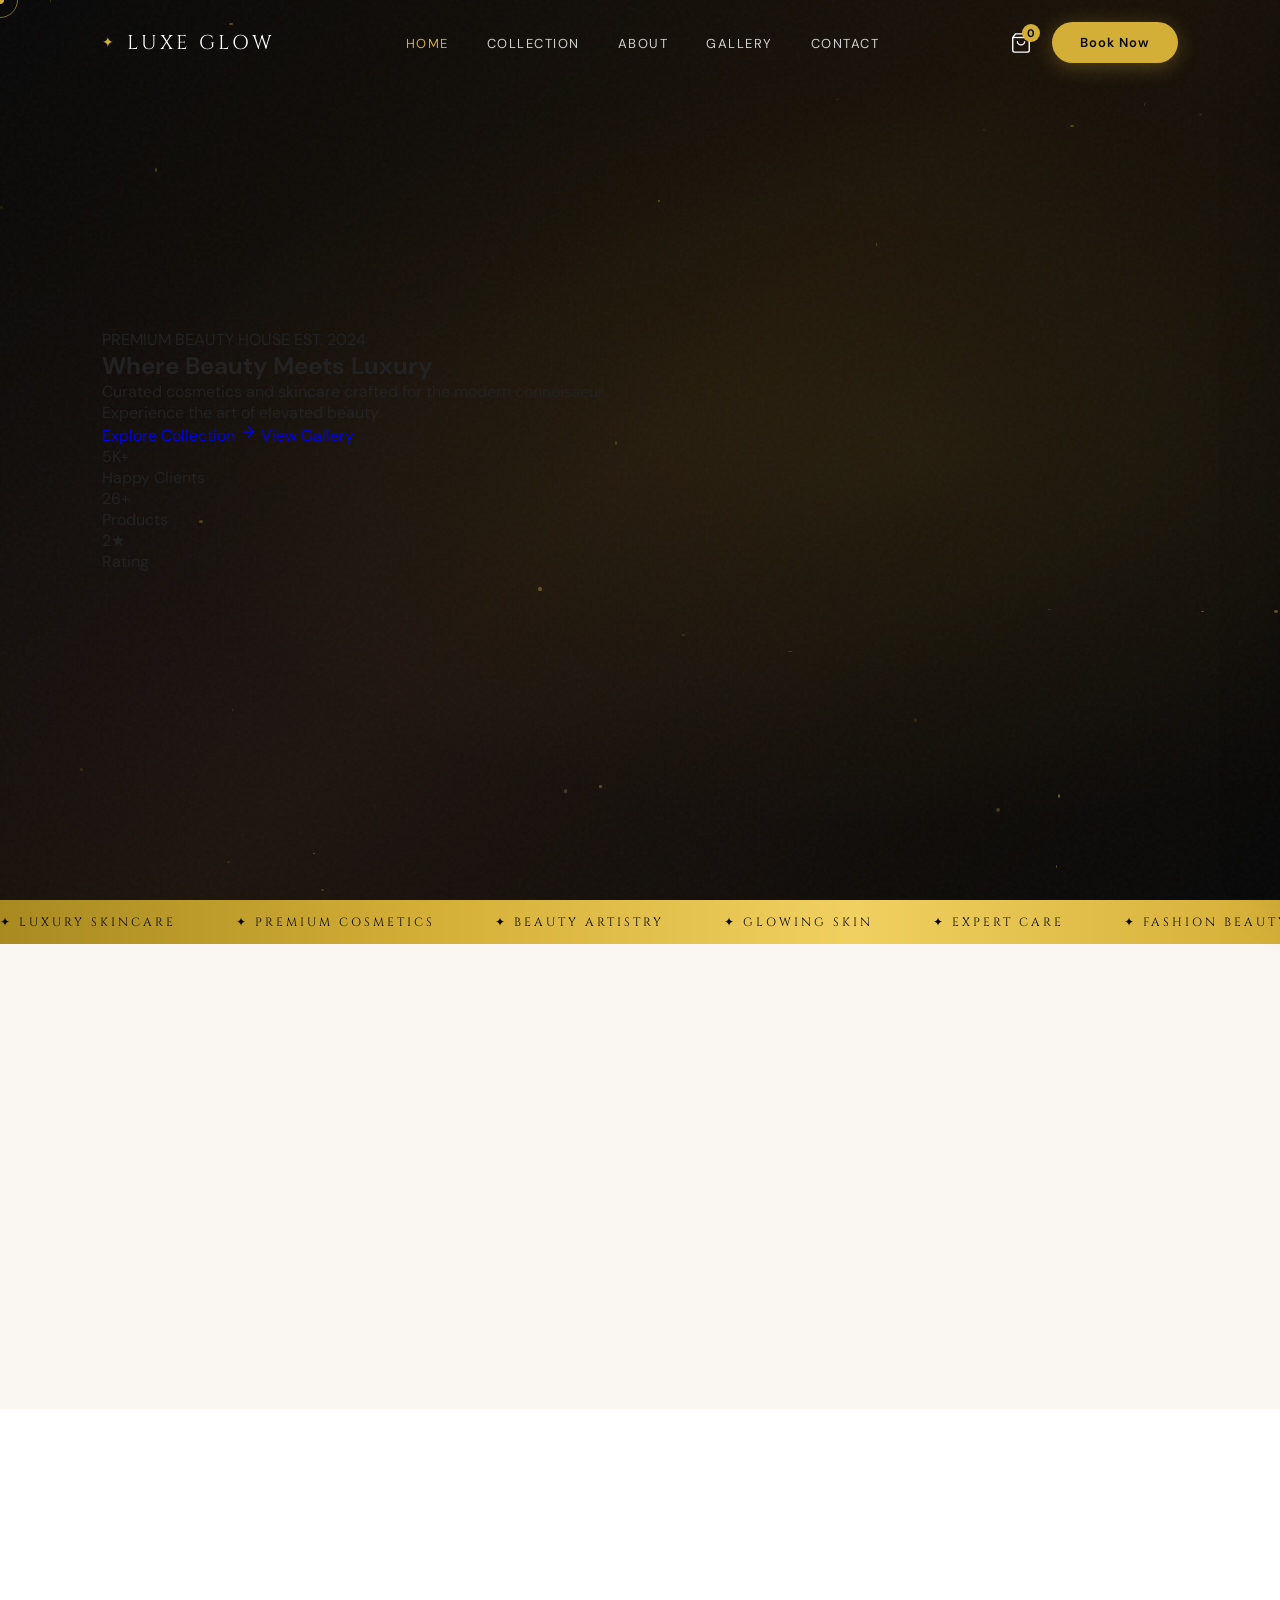
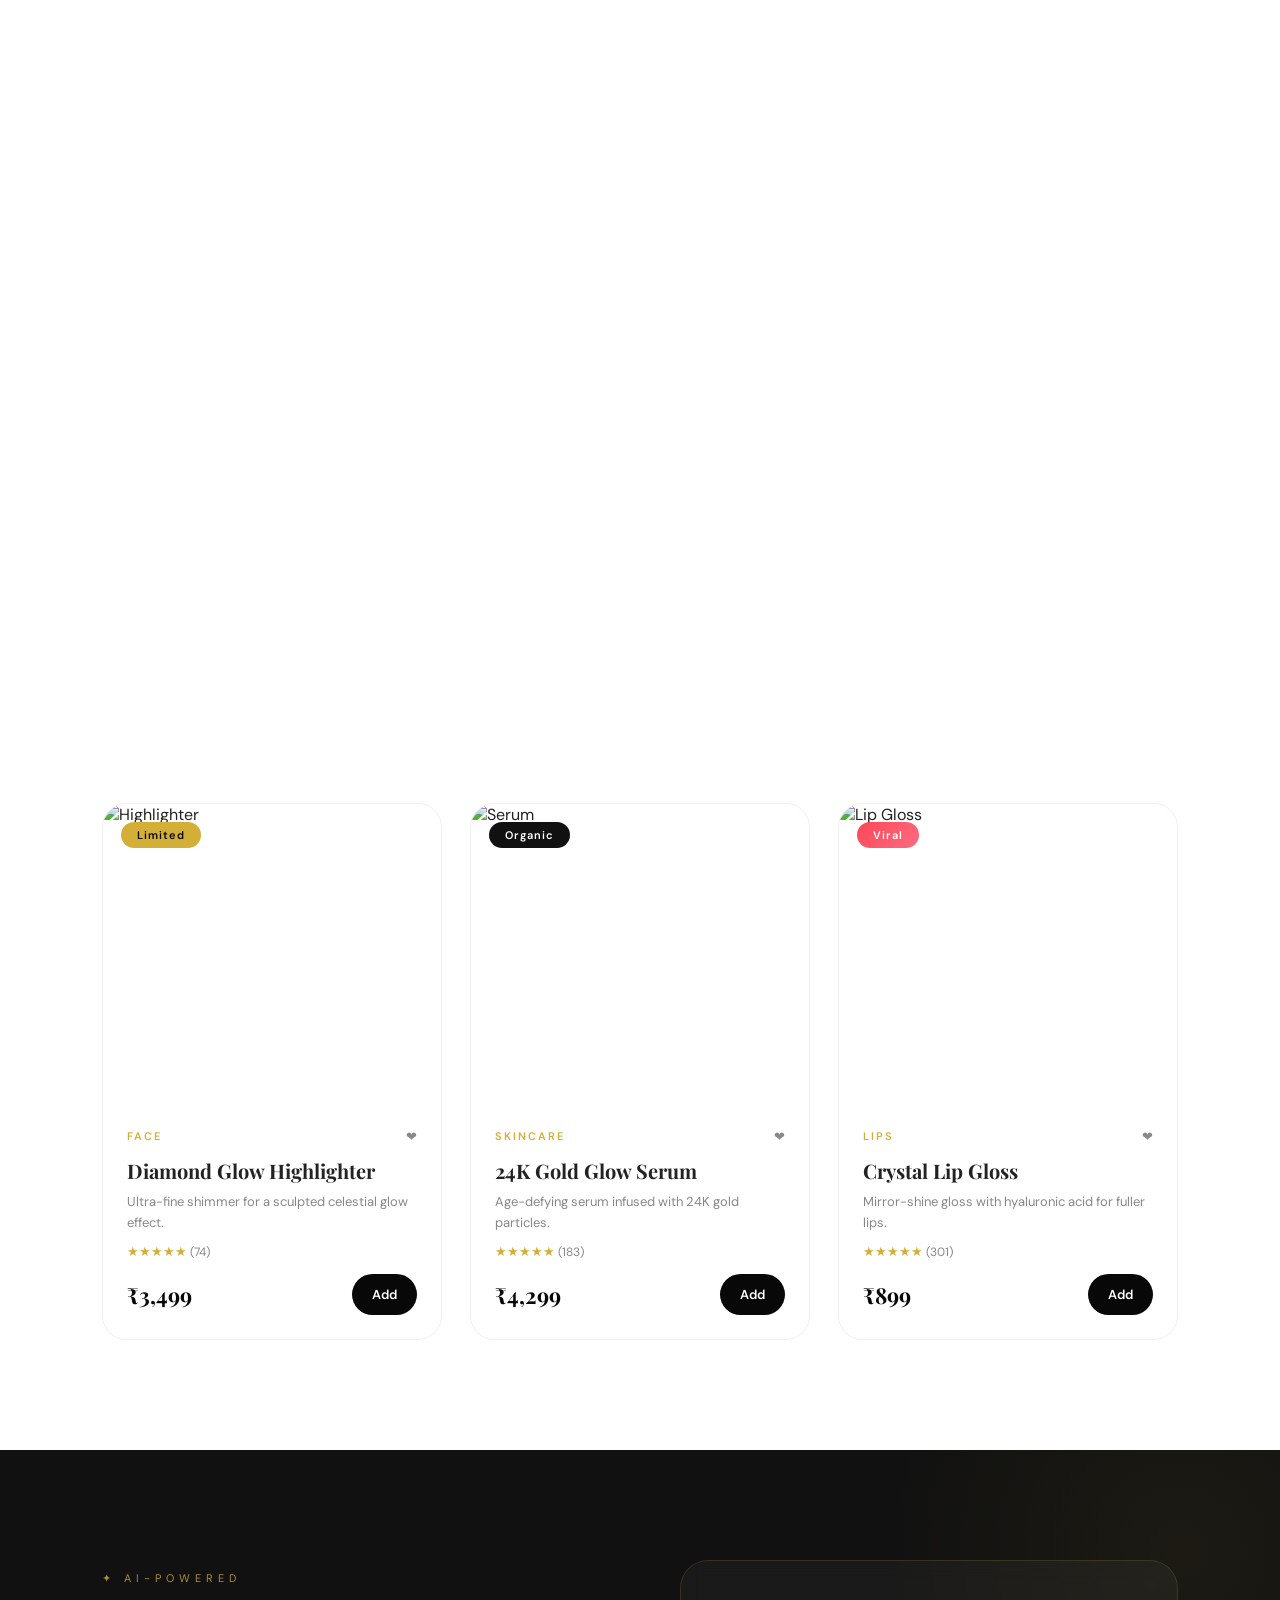
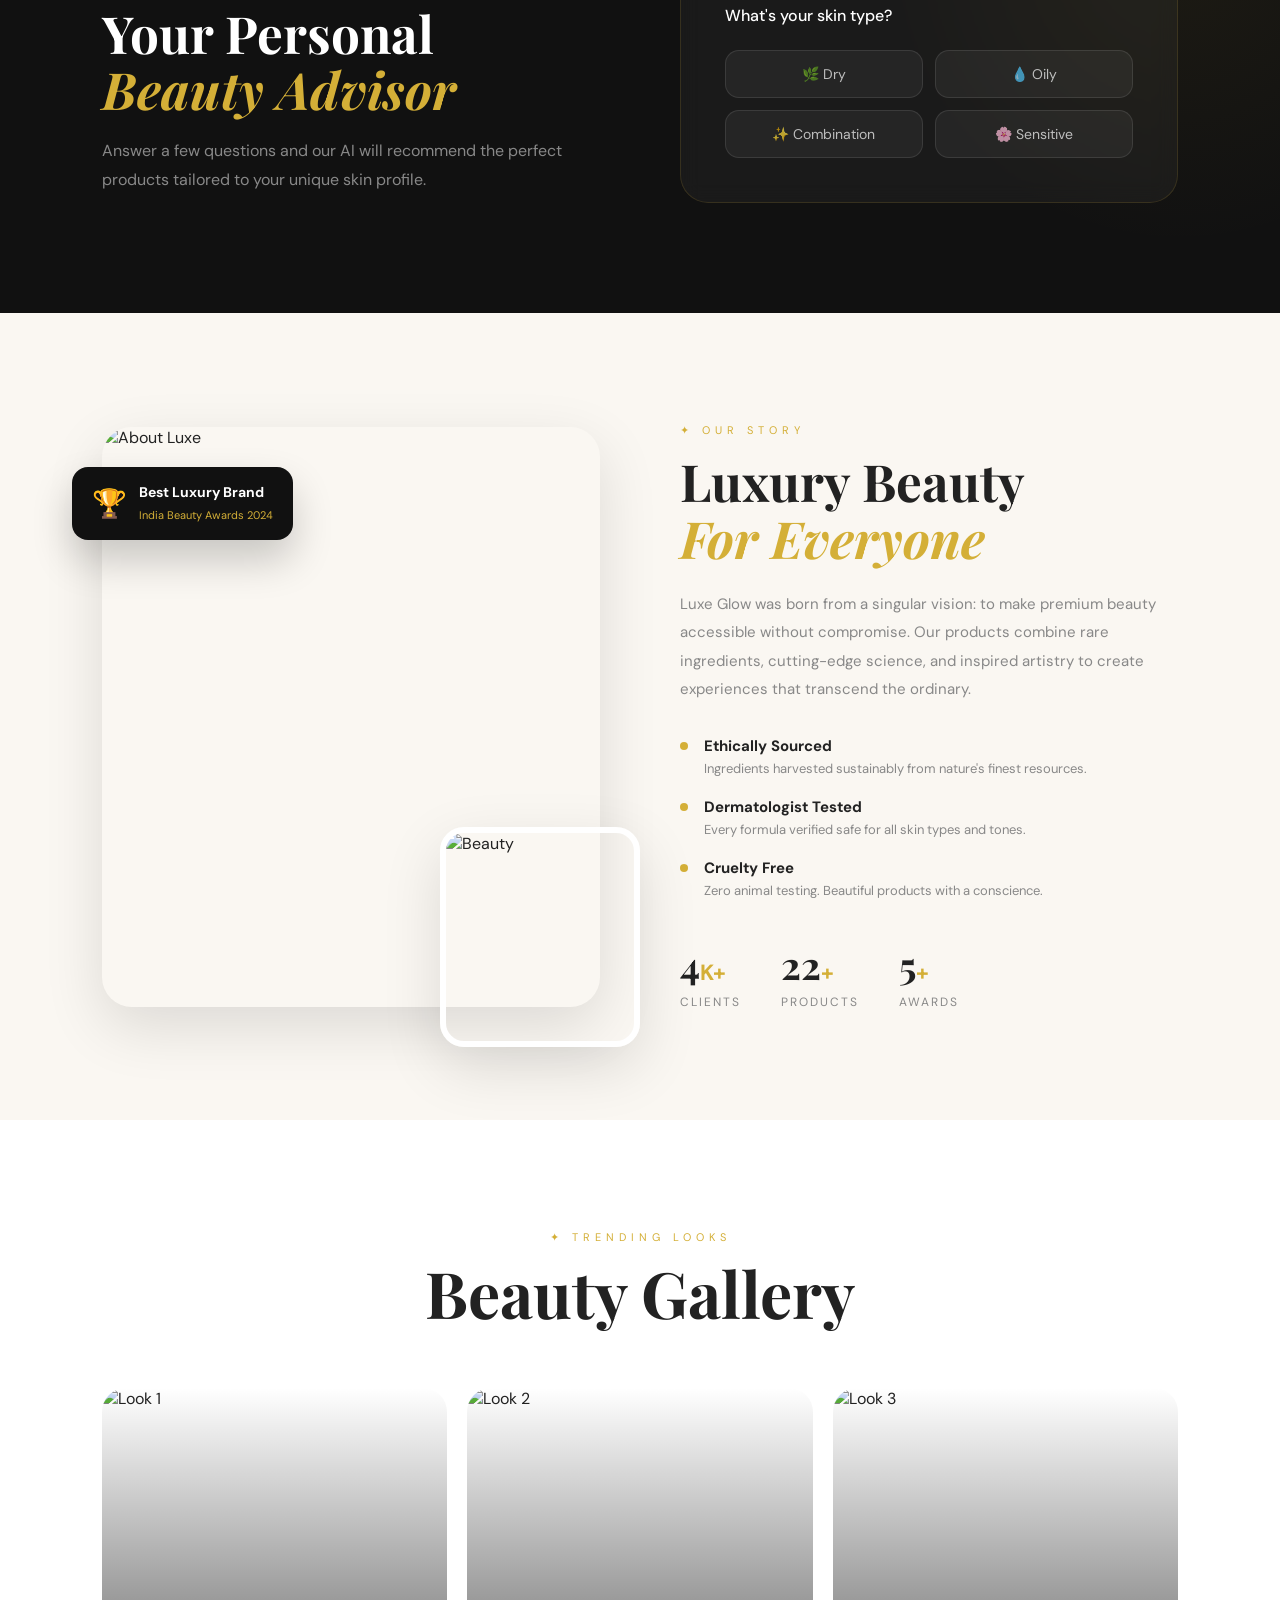
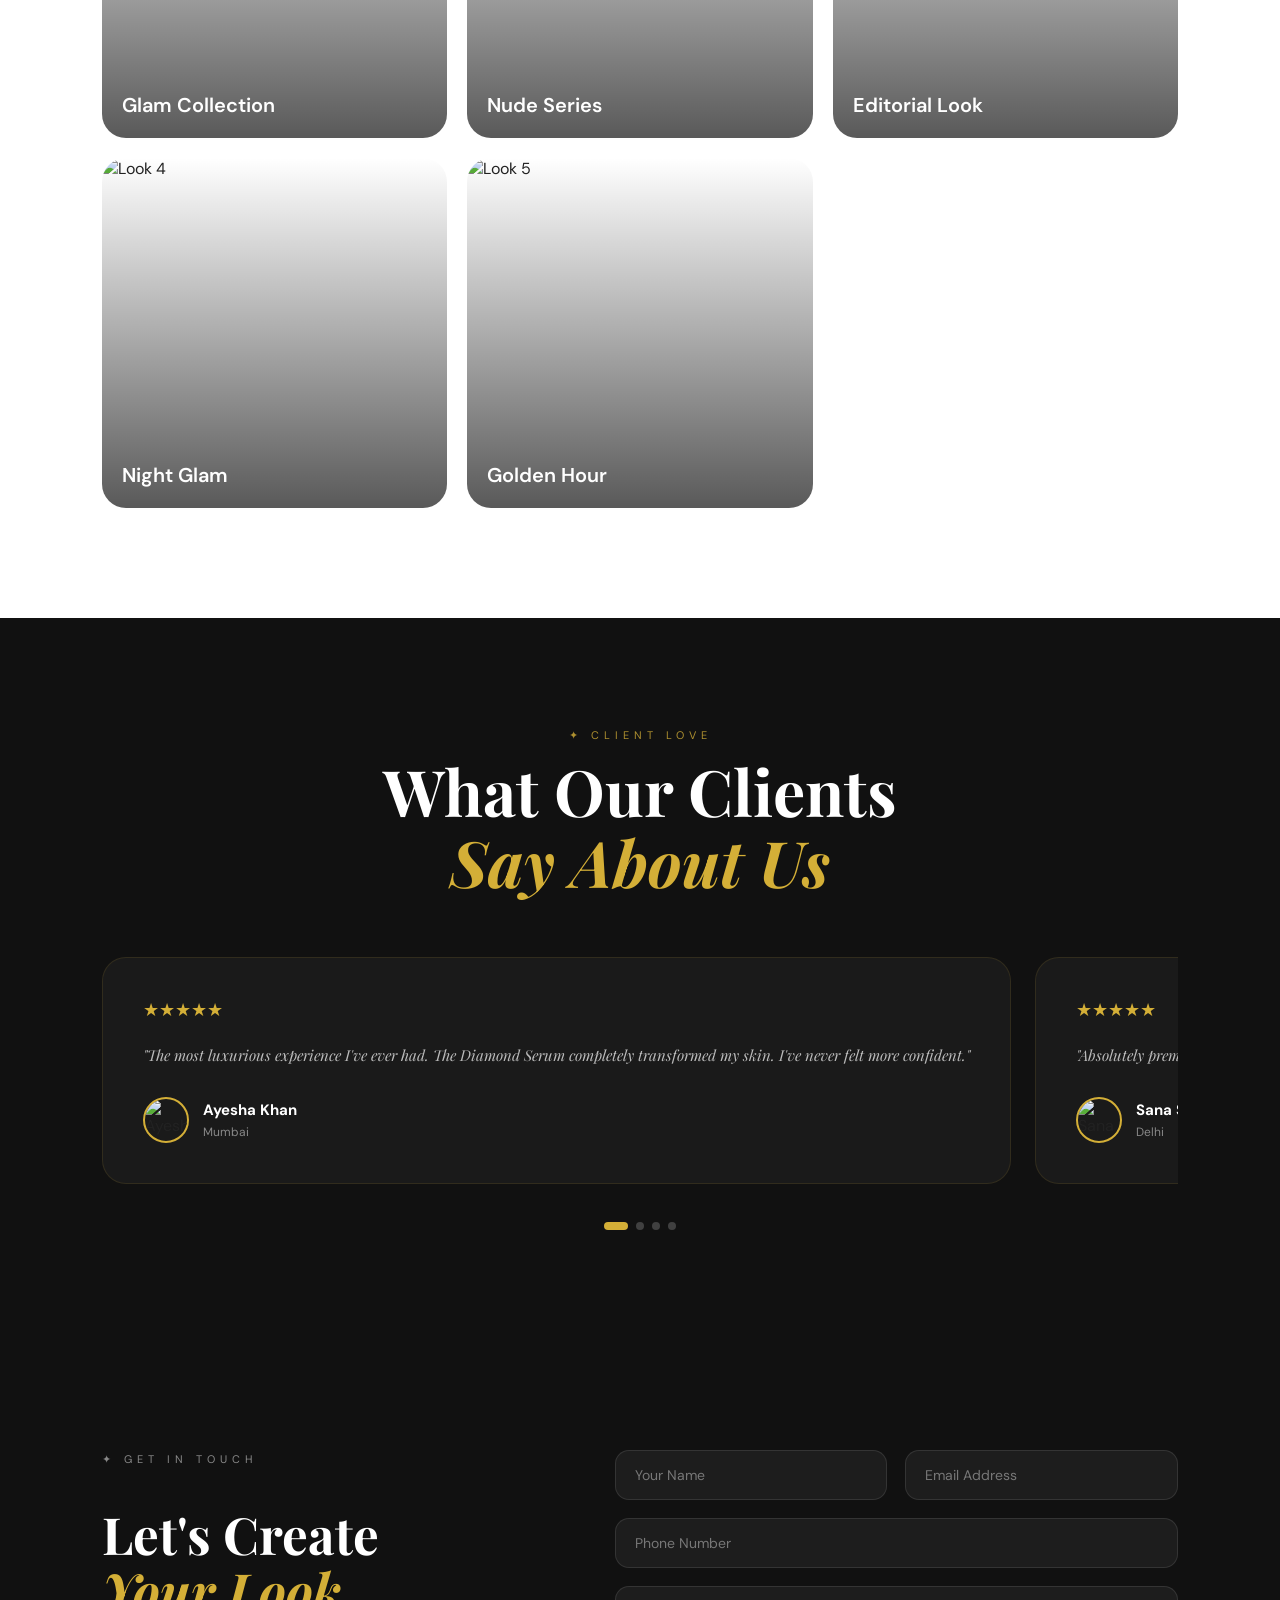
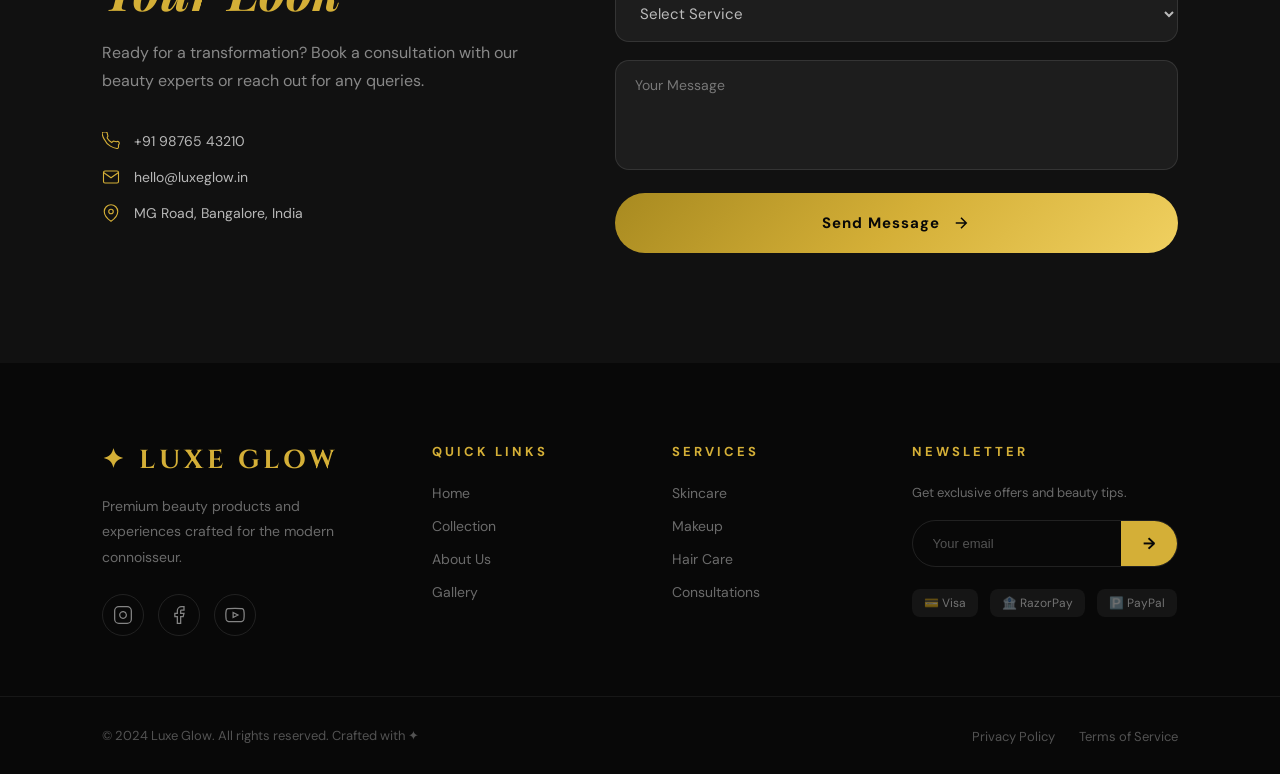
==== commit 3b674633: "fix hero spacing" ====
--- a/index.html
+++ b/index.html
@@ -7,6 +7,7 @@
   <link rel="preconnect" href="https://fonts.googleapis.com">
   <link rel="preconnect" href="https://fonts.gstatic.com" crossorigin>
   <link href="https://fonts.googleapis.com/css2?family=Playfair+Display:ital,wght@0,400;0,500;0,700;0,900;1,400;1,700&family=DM+Sans:wght@300;400;500;600&family=Cinzel:wght@400;600;700&display=swap" rel="stylesheet">
+  <link rel="icon" href="data:,">
   <link rel="stylesheet" href="style.css" />
 </head>
 <body>
--- a/style.css
+++ b/style.css
@@ -198,7 +198,6 @@
   transition: color 0.3s;
 }
 .mob-link:hover { color:var(--gold); }
-
 /* ===== HERO ===== */
 .hero {
   min-height: 100vh;
@@ -220,92 +219,8 @@
 }
 .hero-content {
   position:relative; z-index:2; max-width:620px;
-  padding-top: 80px;
-}
-.hero-eyebrow {
-  display:flex; align-items:center; gap:12px;
-  color: var(--gold); font-size:11px; letter-spacing:4px;
-  text-transform:uppercase; margin-bottom:28px;
-  font-family: var(--font-body);
-}
-.dot { width:4px; height:4px; background:var(--gold); border-radius:50%; display:inline-block; }
-.hero-heading {
-  font-family: var(--font-display);
-  font-size: clamp(48px, 7vw, 92px);
-  font-weight:700; line-height:1.02;
-  color:var(--white);
-  margin-bottom:28px;
-}
-.hero-heading .line { display:block; }
-.hero-heading .italic-line { font-style:italic; color:var(--gold); }
-.hero-subtext {
-  font-size:16px; line-height:1.85; color:rgba(255,255,255,0.6);
-  margin-bottom:40px; font-weight:300;
-}
-.hero-cta { display:flex; gap:18px; flex-wrap:wrap; margin-bottom:60px; }
-.btn-primary {
-  display:inline-flex; align-items:center; gap:10px;
-  background: linear-gradient(135deg, var(--gold-dark), var(--gold), var(--gold-light));
-  color:var(--black); padding:16px 36px; border-radius:60px;
-  font-weight:600; font-size:14px; letter-spacing:1px;
-  transition: var(--transition);
-  box-shadow: 0 8px 30px rgba(212,175,55,0.4);
-}
-.btn-primary:hover { transform:translateY(-3px); box-shadow:0 16px 50px rgba(212,175,55,0.5); }
-.btn-ghost {
-  display:inline-flex; align-items:center;
-  border:1px solid rgba(255,255,255,0.3);
-  color:var(--white); padding:16px 36px; border-radius:60px;
-  font-size:14px; letter-spacing:1px;
-  transition: var(--transition);
-}
-.btn-ghost:hover { border-color:var(--gold); color:var(--gold); transform:translateY(-3px); }
-.hero-stats {
-  display:flex; align-items:center; gap:32px;
-}
-.stat { text-align:center; }
-.stat-num { font-family:var(--font-display); font-size:32px; color:var(--white); font-weight:700; }
-.stat-suffix { font-size:20px; color:var(--gold); font-weight:600; }
-.stat p { font-size:11px; color:var(--gray); letter-spacing:2px; text-transform:uppercase; margin-top:4px; }
-.stat-divider { width:1px; height:40px; background:rgba(255,255,255,0.1); }
-.hero-scroll {
-  position:absolute; bottom:50px; left:50%;
-  transform:translateX(-50%);
-  display:flex; flex-direction:column; align-items:center; gap:8px;
-  color:rgba(255,255,255,0.4); font-size:11px; letter-spacing:3px;
-  z-index:2;
-}
-.scroll-line {
-  width:1px; height:50px;
-  background:linear-gradient(to bottom, var(--gold), transparent);
-  animation: scrollAnim 2s ease infinite;
-}
-@keyframes scrollAnim { 0%{transform:scaleY(0);transform-origin:top} 50%{transform:scaleY(1);transform-origin:top} 51%{transform-origin:bottom} 100%{transform:scaleY(0);transform-origin:bottom} }
-
-.hero-image-frame {
-  position:absolute; right:8%; top:50%; transform:translateY(-50%);
-  z-index:2;
-}
-.frame-inner {
-  position:relative;
-  width: clamp(260px, 28vw, 420px);
-}
-.frame-inner img {
-  border-radius:30px 30px 120px 30px;
-  height: clamp(380px, 55vh, 580px);
-  object-fit:cover;
-  box-shadow: 0 40px 80px rgba(0,0,0,0.5), 0 0 0 1px rgba(212,175,55,0.2);
-}
-.frame-badge {
-  position:absolute; bottom:40px; left:-30px;
-  background:var(--white); border-radius:12px;
-  padding:12px 18px; display:flex; align-items:center; gap:8px;
-  font-weight:600; font-size:13px;
-  box-shadow: 0 10px 30px rgba(0,0,0,0.2);
-  animation: badgeFloat 3s ease infinite;
-}
-@keyframes badgeFloat { 0%,100%{transform:translateY(0)} 50%{transform:translateY(-8px)} }
-
+  padding-top: 0px;
+}
 /* ===== MARQUEE ===== */
 .marquee-strip {
   background: linear-gradient(90deg, var(--gold-dark), var(--gold), var(--gold-light), var(--gold));
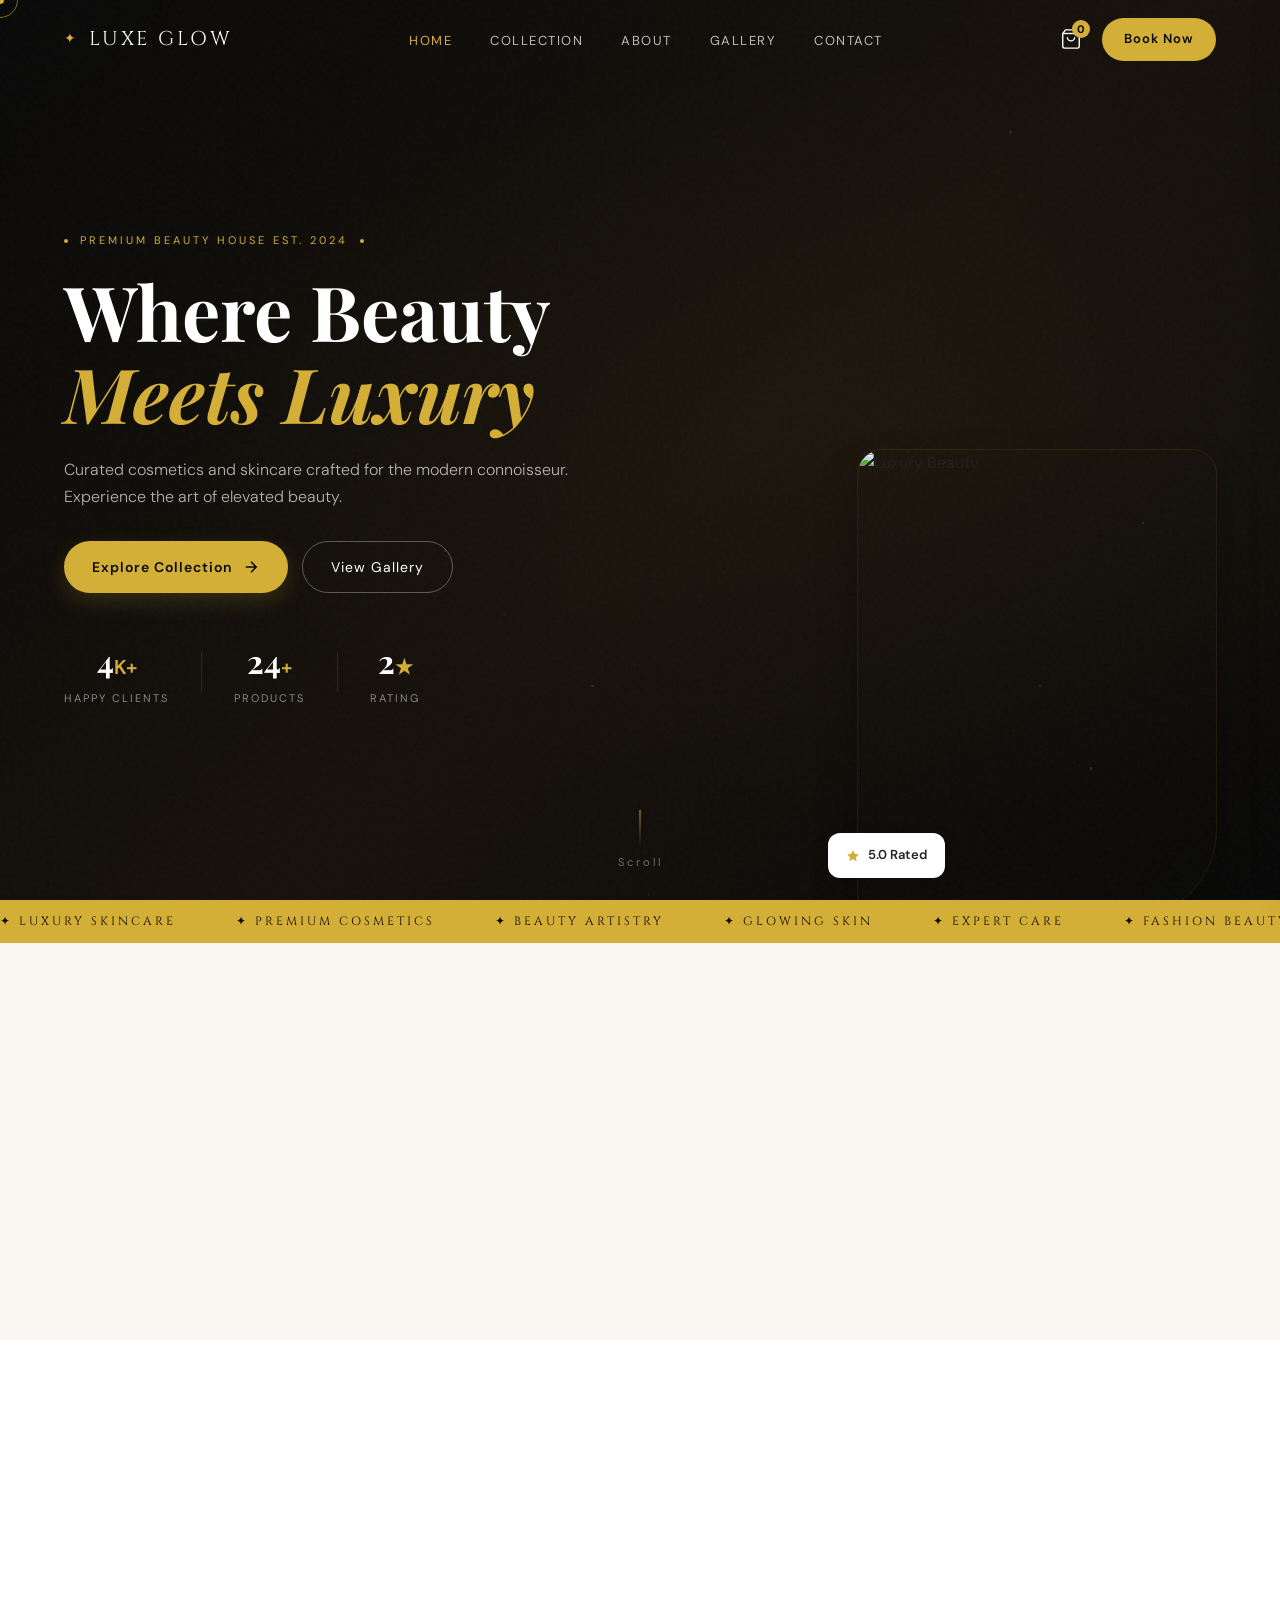
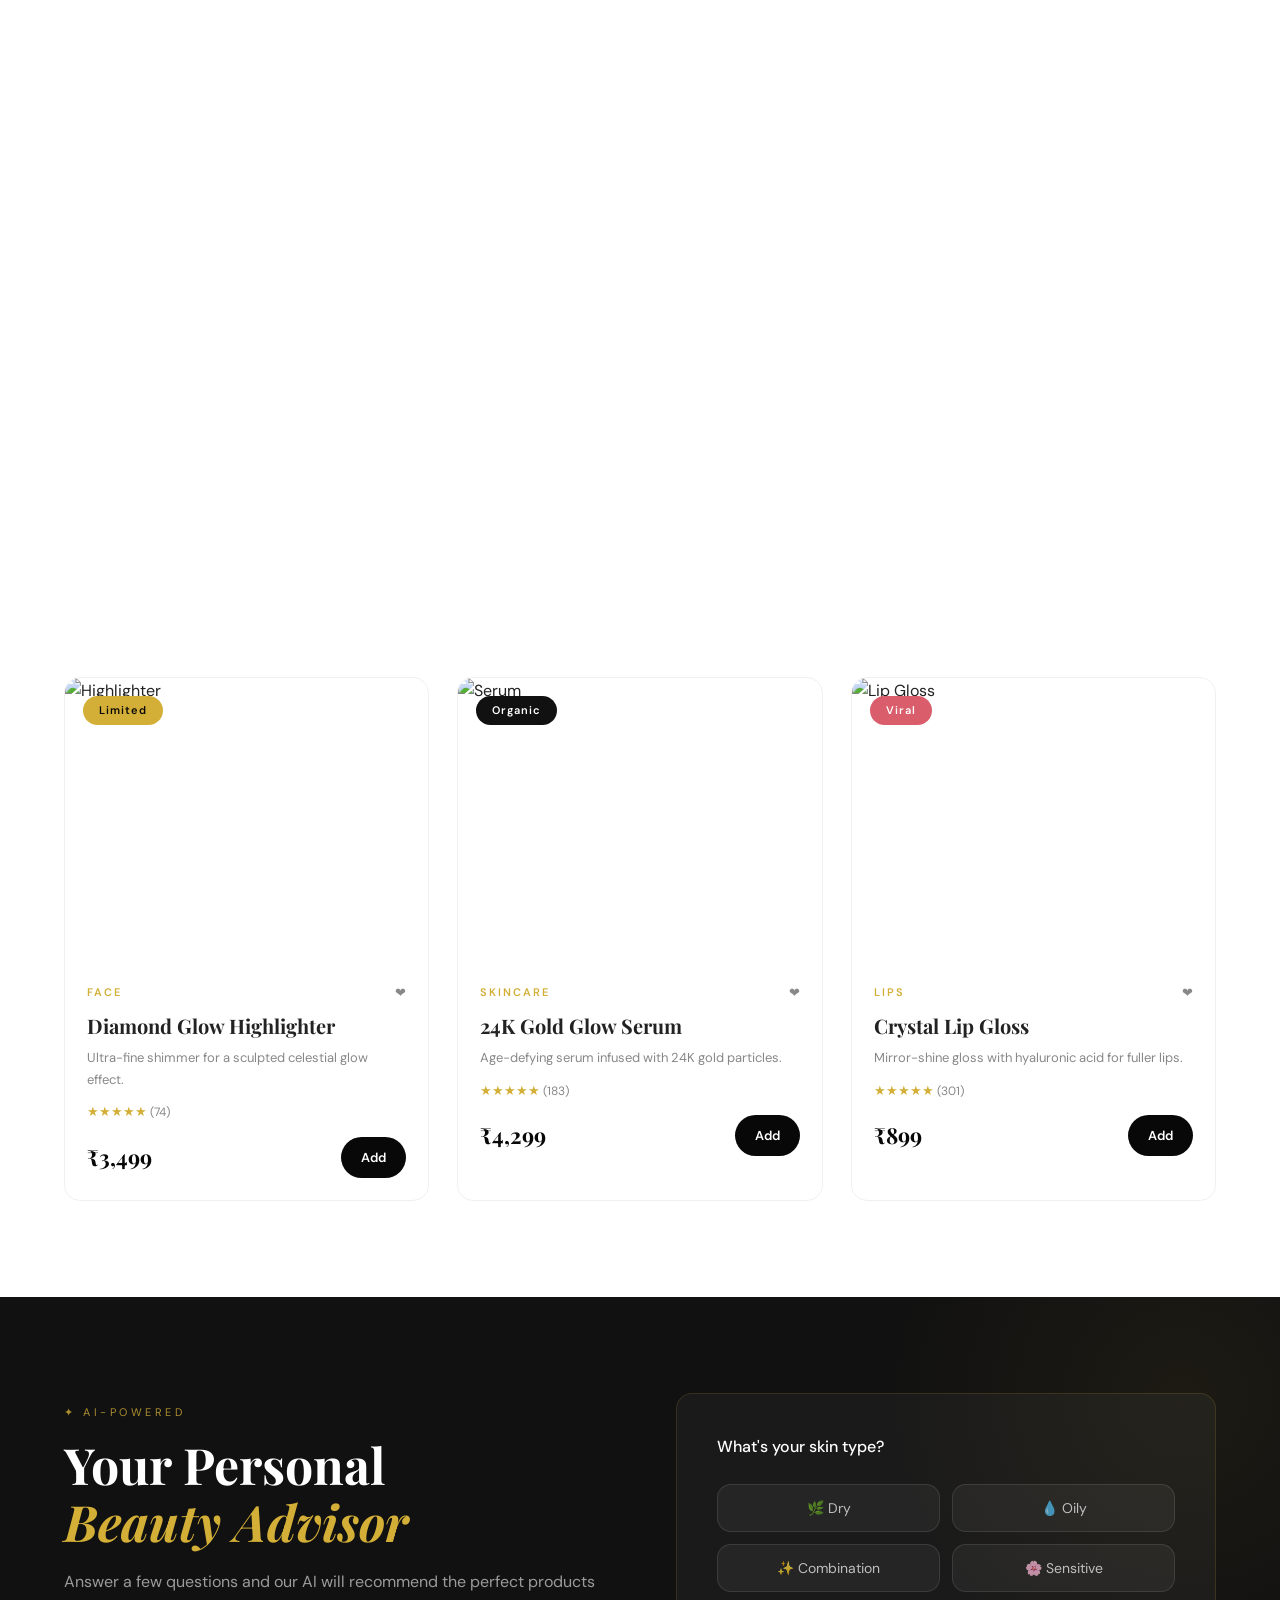
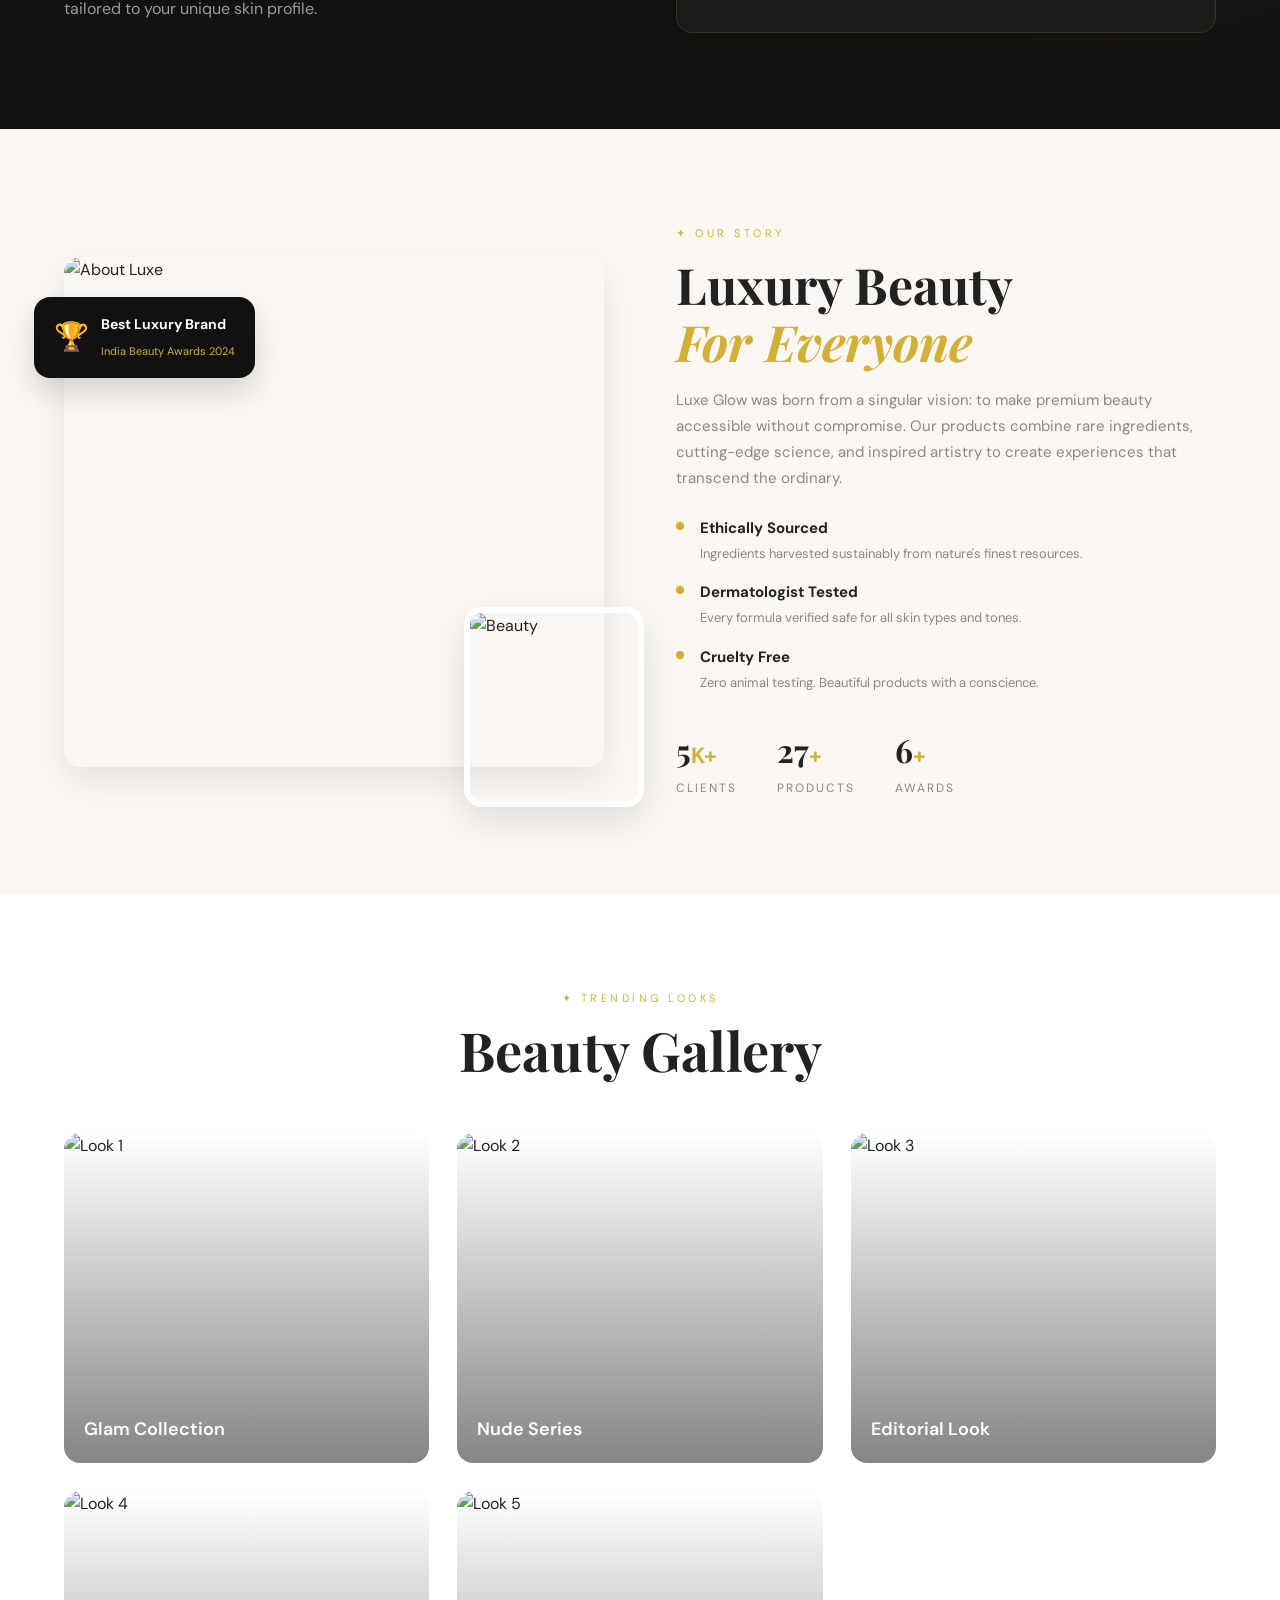
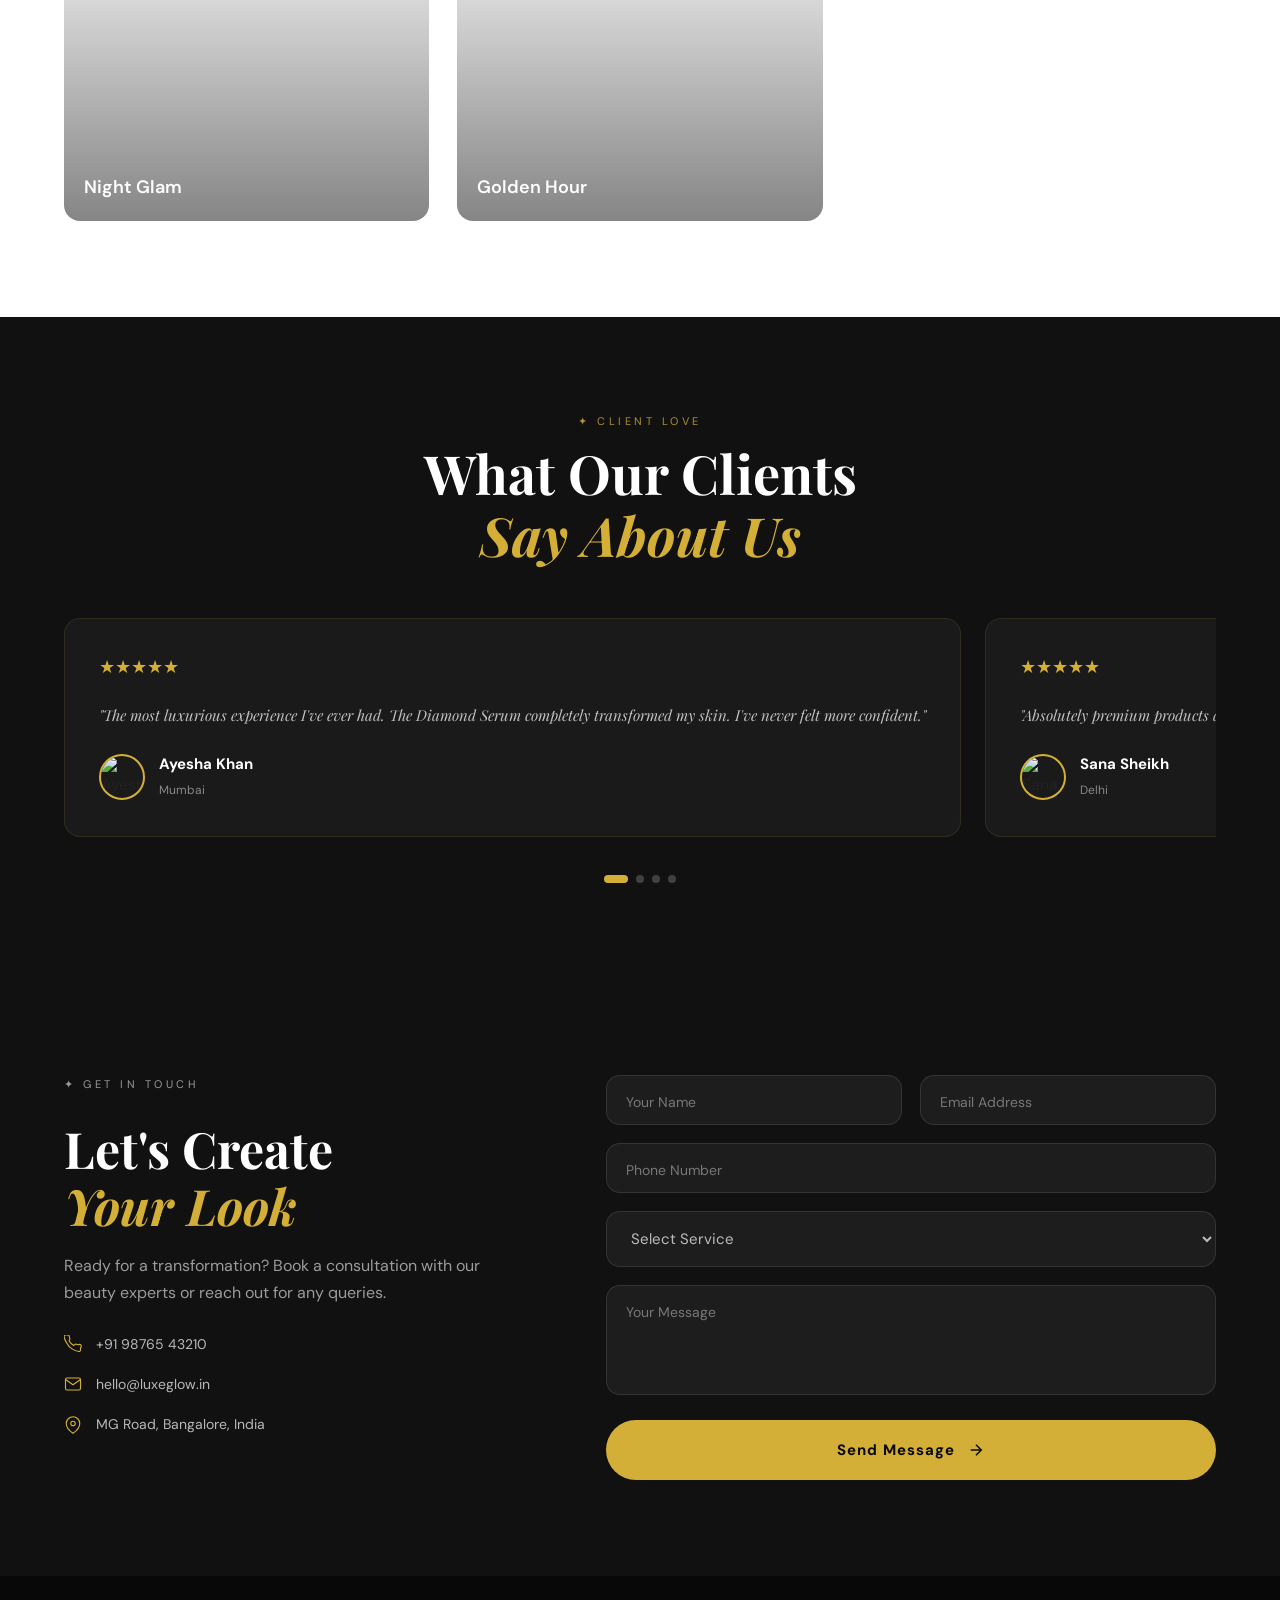
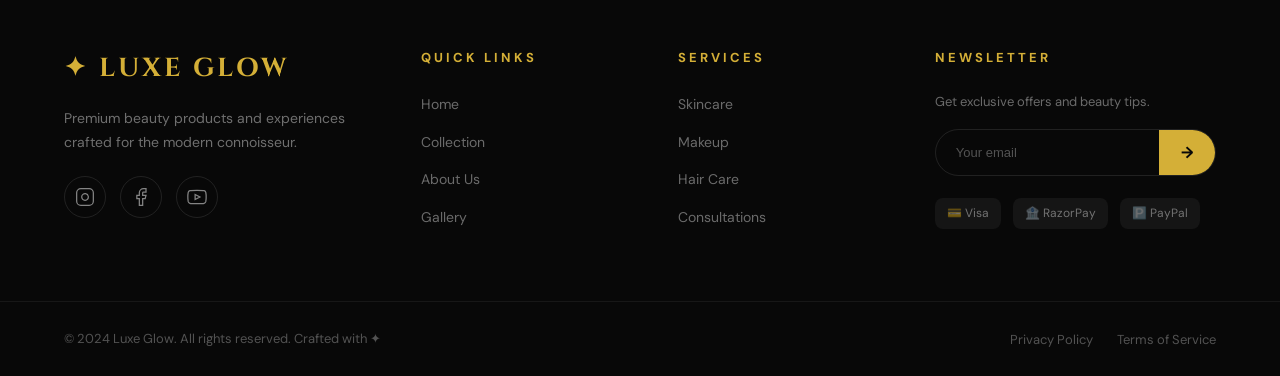
==== commit 5e7d78c9: "Final polish, accessibility, performance, and mobile refinement" ====
--- a/index.html
+++ b/index.html
@@ -46,7 +46,7 @@
       <span class="cart-count" id="cartCount">0</span>
     </button>
     <a href="#contact" class="book-btn">Book Now</a>
-    <button class="hamburger" id="menuBtn" aria-label="Menu">
+    <button class="hamburger" id="menuBtn" aria-label="Menu" aria-expanded="false" aria-controls="mobileMenu">
       <span></span><span></span><span></span>
     </button>
   </div>
@@ -105,7 +105,7 @@
   </div>
   <div class="hero-image-frame reveal-right">
     <div class="frame-inner">
-      <img src="https://images.unsplash.com/photo-1512496015851-a90fb38ba796?q=80&w=800&auto=format&fit=crop" alt="Luxury Beauty" />
+      <img src="https://images.unsplash.com/photo-1512496015851-a90fb38ba796?q=80&w=800&auto=format&fit=crop" alt="Luxury Beauty" decoding="async" fetchpriority="high" />
       <div class="frame-badge">
         <svg width="14" height="14" viewBox="0 0 24 24" fill="#d4af37"><polygon points="12 2 15.09 8.26 22 9.27 17 14.14 18.18 21.02 12 17.77 5.82 21.02 7 14.14 2 9.27 8.91 8.26 12 2"/></svg>
         <span>5.0 Rated</span>
@@ -199,6 +199,7 @@
           src="https://images.unsplash.com/photo-1522335789203-aabd1fc54bc9?auto=format&fit=crop&w=1200&q=80"
           alt="Matte Lipstick"
           loading="lazy"
+          decoding="async"
         >
 
         <div class="product-overlay">
@@ -250,6 +251,7 @@
           src="https://images.unsplash.com/photo-1487412720507-e7ab37603c6f?auto=format&fit=crop&w=1200&q=80"
           alt="Foundation"
           loading="lazy"
+          decoding="async"
         >
 
         <div class="product-overlay">
@@ -301,6 +303,7 @@
           src="https://images.unsplash.com/photo-1515377905703-c4788e51af15?auto=format&fit=crop&w=1200&q=80"
           alt="Skincare"
           loading="lazy"
+          decoding="async"
         >
 
         <div class="product-overlay">
@@ -352,6 +355,7 @@
           src="https://images.unsplash.com/photo-1496747611176-843222e1e57c?auto=format&fit=crop&w=1200&q=80"
           alt="Highlighter"
           loading="lazy"
+          decoding="async"
         >
 
         <div class="product-overlay">
@@ -403,6 +407,7 @@
           src="https://images.unsplash.com/photo-1524504388940-b1c1722653e1?auto=format&fit=crop&w=1200&q=80"
           alt="Serum"
           loading="lazy"
+          decoding="async"
         >
 
         <div class="product-overlay">
@@ -454,6 +459,7 @@
           src="https://images.unsplash.com/photo-1583001931096-959e9a1a6223?auto=format&fit=crop&w=1200&q=80"
           alt="Lip Gloss"
           loading="lazy"
+          decoding="async"
         >
 
         <div class="product-overlay">
@@ -545,8 +551,8 @@
 <section class="about" id="about">
   <div class="about-visual reveal-left">
     <div class="about-img-stack">
-      <img class="about-img-main" src="https://images.unsplash.com/photo-1515377905703-c4788e51af15?q=80&w=800&auto=format&fit=crop" alt="About Luxe">
-      <img class="about-img-accent" src="https://images.unsplash.com/photo-1522335789203-aabd1fc54bc9?q=80&w=400&auto=format&fit=crop" alt="Beauty">
+      <img class="about-img-main" src="https://images.unsplash.com/photo-1515377905703-c4788e51af15?q=80&w=800&auto=format&fit=crop" alt="About Luxe" loading="lazy" decoding="async">
+      <img class="about-img-accent" src="https://images.unsplash.com/photo-1522335789203-aabd1fc54bc9?q=80&w=400&auto=format&fit=crop" alt="Beauty" loading="lazy" decoding="async">
       <div class="about-award">
         <span>🏆</span>
         <div>
@@ -607,23 +613,23 @@
   </div>
   <div class="gallery-masonry reveal-up delay-2">
     <div class="g-item tall">
-      <img src="https://images.unsplash.com/photo-1521590832167-7bcbfaa6381f?q=80&w=800&auto=format&fit=crop" alt="Look 1" loading="lazy">
+      <img src="https://images.unsplash.com/photo-1521590832167-7bcbfaa6381f?q=80&w=800&auto=format&fit=crop" alt="Look 1" loading="lazy" decoding="async">
       <div class="g-overlay"><span>Glam Collection</span></div>
     </div>
     <div class="g-item">
-      <img src="https://images.unsplash.com/photo-1527799820374-dcf8d9d4a388?q=80&w=800&auto=format&fit=crop" alt="Look 2" loading="lazy">
+      <img src="https://images.unsplash.com/photo-1527799820374-dcf8d9d4a388?q=80&w=800&auto=format&fit=crop" alt="Look 2" loading="lazy" decoding="async">
       <div class="g-overlay"><span>Nude Series</span></div>
     </div>
     <div class="g-item">
-      <img src="https://images.unsplash.com/photo-1515886657613-9f3515b0c78f?q=80&w=800&auto=format&fit=crop" alt="Look 3" loading="lazy">
+      <img src="https://images.unsplash.com/photo-1515886657613-9f3515b0c78f?q=80&w=800&auto=format&fit=crop" alt="Look 3" loading="lazy" decoding="async">
       <div class="g-overlay"><span>Editorial Look</span></div>
     </div>
     <div class="g-item tall">
-      <img src="https://images.unsplash.com/photo-1526045612212-70caf35c14df?q=80&w=800&auto=format&fit=crop" alt="Look 4" loading="lazy">
+      <img src="https://images.unsplash.com/photo-1526045612212-70caf35c14df?q=80&w=800&auto=format&fit=crop" alt="Look 4" loading="lazy" decoding="async">
       <div class="g-overlay"><span>Night Glam</span></div>
     </div>
     <div class="g-item wide">
-      <img src="https://images.unsplash.com/photo-1512496015851-a90fb38ba796?q=80&w=800&auto=format&fit=crop" alt="Look 5" loading="lazy">
+      <img src="https://images.unsplash.com/photo-1512496015851-a90fb38ba796?q=80&w=800&auto=format&fit=crop" alt="Look 5" loading="lazy" decoding="async">
       <div class="g-overlay"><span>Golden Hour</span></div>
     </div>
   </div>
@@ -640,7 +646,7 @@
       <div class="tcard-stars">★★★★★</div>
       <p>"The most luxurious experience I've ever had. The Diamond Serum completely transformed my skin. I've never felt more confident."</p>
       <div class="tcard-author">
-        <img src="https://i.pravatar.cc/60?img=47" alt="Ayesha">
+      <img src="https://i.pravatar.cc/60?img=47" alt="Ayesha" loading="lazy" decoding="async">
         <div><strong>Ayesha Khan</strong><small>Mumbai</small></div>
       </div>
     </div>
@@ -648,7 +654,7 @@
       <div class="tcard-stars">★★★★★</div>
       <p>"Absolutely premium products and packaging. The Glow Foundation has become my daily essential — it's unmatched."</p>
       <div class="tcard-author">
-        <img src="https://i.pravatar.cc/60?img=32" alt="Sana">
+      <img src="https://i.pravatar.cc/60?img=32" alt="Sana" loading="lazy" decoding="async">
         <div><strong>Sana Sheikh</strong><small>Delhi</small></div>
       </div>
     </div>
@@ -656,7 +662,7 @@
       <div class="tcard-stars">★★★★★</div>
       <p>"My skincare completely transformed. The 24K Gold Serum is worth every rupee. Luxe Glow is my forever beauty brand."</p>
       <div class="tcard-author">
-        <img src="https://i.pravatar.cc/60?img=44" alt="Zara">
+      <img src="https://i.pravatar.cc/60?img=44" alt="Zara" loading="lazy" decoding="async">
         <div><strong>Zara Ali</strong><small>Bangalore</small></div>
       </div>
     </div>
@@ -664,7 +670,7 @@
       <div class="tcard-stars">★★★★★</div>
       <p>"International quality at its finest. Every product feels handcrafted just for me. The packaging alone is gift-worthy."</p>
       <div class="tcard-author">
-        <img src="https://i.pravatar.cc/60?img=25" alt="Priya">
+      <img src="https://i.pravatar.cc/60?img=25" alt="Priya" loading="lazy" decoding="async">
         <div><strong>Priya Sharma</strong><small>Hyderabad</small></div>
       </div>
     </div>
@@ -676,7 +682,7 @@
 <div class="cart-drawer" id="cartDrawer">
   <div class="cart-header">
     <h3>Your Cart</h3>
-    <button class="cart-close" id="cartClose">✕</button>
+    <button class="cart-close" id="cartClose" aria-label="Close cart">✕</button>
   </div>
   <div class="cart-body" id="cartBody">
     <div class="cart-empty" id="cartEmpty">
@@ -822,4 +828,4 @@
 
 <script src="script.js"></script>
 </body>
-</html>+</html>
--- a/style.css
+++ b/style.css
@@ -17,9 +17,15 @@
   --font-display: 'Playfair Display', serif;
   --font-body: 'DM Sans', sans-serif;
   --font-accent: 'Cinzel', serif;
-  --transition: 0.4s cubic-bezier(0.25, 0.46, 0.45, 0.94);
-  --shadow: 0 20px 60px rgba(0,0,0,0.12);
-  --shadow-gold: 0 10px 40px rgba(212,175,55,0.25);
+  --transition: 0.28s ease;
+  --shadow: 0 14px 34px rgba(0,0,0,0.08);
+  --shadow-gold: 0 8px 22px rgba(212,175,55,0.16);
+  --page-x: clamp(18px, 5vw, 8%);
+  --section-y: clamp(64px, 8vw, 96px);
+  --section-y-compact: clamp(48px, 6vw, 72px);
+  --card-radius: 16px;
+  --card-pad: clamp(20px, 3vw, 30px);
+  --grid-gap: clamp(18px, 2.5vw, 28px);
 }
 
 /* ===== RESET ===== */
@@ -30,12 +36,22 @@
   background: var(--white);
   color: var(--text);
   overflow-x: hidden;
-  cursor: none;
-}
-img { width:100%; display:block; }
+  cursor: auto;
+  line-height: 1.6;
+}
+img { width:100%; height:auto; display:block; }
 a { text-decoration:none; }
 button { cursor:pointer; font-family: var(--font-body); }
-section { padding: 110px 8%; }
+section { padding: var(--section-y) var(--page-x); }
+
+a:focus-visible,
+button:focus-visible,
+input:focus-visible,
+select:focus-visible,
+textarea:focus-visible {
+  outline: 2px solid rgba(212,175,55,0.75);
+  outline-offset: 3px;
+}
 
 /* ===== CUSTOM CURSOR ===== */
 .cursor {
@@ -47,6 +63,7 @@
   z-index: 99999;
   transform: translate(-50%,-50%);
   transition: width .2s, height .2s, background .2s;
+  display: none;
 }
 .cursor-follower {
   width: 36px; height: 36px;
@@ -56,10 +73,17 @@
   pointer-events: none;
   z-index: 99998;
   transform: translate(-50%,-50%);
-  transition: all .15s ease;
+  transition: width .15s ease, height .15s ease, border-color .15s ease;
   opacity: 0.6;
+  display: none;
 }
 body:hover .cursor { opacity:1; }
+
+@media (hover:hover) and (pointer:fine) {
+  body { cursor: none; }
+  .cursor,
+  .cursor-follower { display:block; }
+}
 
 /* ===== LOADER ===== */
 .loader {
@@ -77,7 +101,7 @@
   color: var(--gold);
   letter-spacing: 10px;
   margin-bottom: 40px;
-  animation: loaderPulse 1.5s ease infinite;
+  animation: loaderPulse 1.8s ease infinite;
 }
 @keyframes loaderPulse { 0%,100%{opacity:1} 50%{opacity:0.4} }
 .loader-bar {
@@ -103,31 +127,31 @@
 .navbar {
   position: fixed; top:0; left:0; width:100%;
   z-index: 1000;
-  padding: 22px 8%;
+  padding: 18px var(--page-x);
   display: flex; align-items:center; justify-content:space-between;
-  transition: all 0.4s;
+  transition: background-color 0.28s ease, padding 0.28s ease, box-shadow 0.28s ease;
   background: transparent;
 }
 .navbar.scrolled {
-  background: rgba(8,8,8,0.92);
-  backdrop-filter: blur(20px);
-  padding: 16px 8%;
-  box-shadow: 0 4px 30px rgba(0,0,0,0.3);
+  background: rgba(8,8,8,0.86);
+  backdrop-filter: blur(12px);
+  padding: 14px var(--page-x);
+  box-shadow: 0 6px 22px rgba(0,0,0,0.16);
 }
 .nav-logo {
   display:flex; align-items:center; gap:10px;
   font-family: var(--font-accent);
   font-size: 20px;
   color: var(--white);
-  letter-spacing: 3px;
+  letter-spacing: 2.5px;
 }
 .logo-symbol { color: var(--gold); font-size:14px; }
 .nav-center { flex:1; display:flex; justify-content:center; }
 .nav-links {
-  display:flex; gap:38px; list-style:none;
+  display:flex; gap:clamp(20px, 3vw, 38px); list-style:none;
 }
 .nav-links a {
-  color: rgba(255,255,255,0.8);
+  color: rgba(255,255,255,0.72);
   font-size: 13px;
   letter-spacing: 1.5px;
   text-transform: uppercase;
@@ -160,16 +184,16 @@
 .book-btn {
   background: var(--gold);
   color: var(--black);
-  padding: 12px 28px;
+  padding: 11px 22px;
   border-radius: 50px;
   font-size: 13px; font-weight:600;
   letter-spacing:1px;
   transition: var(--transition);
-  box-shadow: 0 4px 20px rgba(212,175,55,0.3);
+  box-shadow: none;
 }
 .book-btn:hover {
   background: var(--gold-light);
-  transform: translateY(-2px);
+  transform: translateY(-1px);
   box-shadow: var(--shadow-gold);
 }
 .hamburger {
@@ -184,10 +208,10 @@
 /* MOBILE MENU */
 .mobile-menu {
   position:fixed; top:0; right:-100%;
-  width:280px; height:100vh;
+  width:min(320px, 86vw); height:100vh;
   background:var(--dark); z-index:999;
-  padding: 100px 40px;
-  transition: right 0.4s cubic-bezier(0.77,0,0.175,1);
+  padding: 96px 32px;
+  transition: right 0.28s ease;
 }
 .mobile-menu.open { right:0; }
 .mobile-menu ul { list-style:none; }
@@ -198,20 +222,20 @@
   transition: color 0.3s;
 }
 .mob-link:hover { color:var(--gold); }
+
 /* ===== HERO ===== */
 .hero {
-  min-height: 100vh;
+  min-height: 100svh;
   display:flex; align-items:center;
   position:relative; overflow:hidden;
-  padding: 0 8%;
+  padding: 92px var(--page-x) 52px;
   background: var(--black);
 }
 .hero-bg { position:absolute; inset:0; }
 .hero-gradient {
   position:absolute; inset:0;
-  background: radial-gradient(ellipse at 70% 50%, rgba(212,175,55,0.08) 0%, transparent 60%),
-              radial-gradient(ellipse at 20% 80%, rgba(100,60,150,0.05) 0%, transparent 50%),
-              linear-gradient(135deg, #080808 0%, #1a1208 50%, #080808 100%);
+  background: radial-gradient(ellipse at 72% 48%, rgba(212,175,55,0.045) 0%, transparent 58%),
+              linear-gradient(135deg, #080808 0%, #15100a 54%, #080808 100%);
 }
 .hero-grain {
   position:absolute; inset:0; opacity:0.03;
@@ -219,18 +243,98 @@
 }
 .hero-content {
   position:relative; z-index:2; max-width:620px;
-  padding-top: 0px;
+}
+.hero-eyebrow {
+  display:flex; align-items:center; gap:12px;
+  color: var(--gold); font-size:11px; letter-spacing:3px;
+  text-transform:uppercase; margin-bottom:20px;
+  font-family: var(--font-body);
+}
+.dot { width:4px; height:4px; background:var(--gold); border-radius:50%; display:inline-block; }
+.hero-heading {
+  font-family: var(--font-display);
+  font-size: clamp(40px, 6.4vw, 76px);
+  font-weight:700; line-height:1.08;
+  color:var(--white);
+  margin-bottom:22px;
+}
+.hero-heading .line { display:block; }
+.hero-heading .italic-line { font-style:italic; color:var(--gold); }
+.hero-subtext {
+  font-size:clamp(15px, 1.4vw, 16px); line-height:1.72; color:rgba(255,255,255,0.68);
+  margin-bottom:30px; font-weight:300;
+  max-width: 560px;
+}
+.hero-cta { display:flex; gap:14px; flex-wrap:wrap; margin-bottom:42px; }
+.btn-primary {
+  display:inline-flex; align-items:center; gap:10px;
+  background: var(--gold);
+  color:var(--black); padding:14px 28px; border-radius:60px;
+  font-weight:600; font-size:14px; letter-spacing:1px;
+  transition: var(--transition);
+  box-shadow: 0 8px 22px rgba(212,175,55,0.18);
+}
+.btn-primary:hover { transform:translateY(-1px); box-shadow:var(--shadow-gold); }
+.btn-ghost {
+  display:inline-flex; align-items:center;
+  border:1px solid rgba(255,255,255,0.3);
+  color:var(--white); padding:14px 28px; border-radius:60px;
+  font-size:14px; letter-spacing:1px;
+  transition: var(--transition);
+}
+.btn-ghost:hover { border-color:var(--gold); color:var(--gold); transform:translateY(-1px); }
+.hero-stats {
+  display:flex; align-items:center; gap:clamp(18px, 3vw, 32px);
+}
+.stat { text-align:center; }
+.stat-num { font-family:var(--font-display); font-size:clamp(26px, 3vw, 32px); color:var(--white); font-weight:700; }
+.stat-suffix { font-size:20px; color:var(--gold); font-weight:600; }
+.stat p { font-size:11px; color:var(--gray); letter-spacing:2px; text-transform:uppercase; margin-top:4px; }
+.stat-divider { width:1px; height:40px; background:rgba(255,255,255,0.1); }
+.hero-scroll {
+  position:absolute; bottom:28px; left:50%;
+  transform:translateX(-50%);
+  display:flex; flex-direction:column; align-items:center; gap:8px;
+  color:rgba(255,255,255,0.4); font-size:11px; letter-spacing:3px;
+  z-index:2;
+}
+.scroll-line {
+  width:1px; height:36px;
+  background:linear-gradient(to bottom, var(--gold), transparent);
+}
+
+.hero-image-frame {
+  position:absolute; right:var(--page-x); top:50%; transform:translateY(-50%);
+  z-index:2;
+}
+.frame-inner {
+  position:relative;
+  width: clamp(260px, 28vw, 420px);
+}
+.frame-inner img {
+  border-radius:24px 24px 88px 24px;
+  height: clamp(340px, 52vh, 520px);
+  object-fit:cover;
+  box-shadow: 0 22px 42px rgba(0,0,0,0.3), 0 0 0 1px rgba(212,175,55,0.12);
+}
+.frame-badge {
+  position:absolute; bottom:40px; left:-30px;
+  background:var(--white); border-radius:12px;
+  padding:12px 18px; display:flex; align-items:center; gap:8px;
+  font-weight:600; font-size:13px;
+  box-shadow: 0 10px 22px rgba(0,0,0,0.14);
+  animation: none;
 }
 /* ===== MARQUEE ===== */
 .marquee-strip {
-  background: linear-gradient(90deg, var(--gold-dark), var(--gold), var(--gold-light), var(--gold));
-  padding: 14px 0;
+  background: var(--gold);
+  padding: 12px 0;
   overflow:hidden;
 }
 .marquee-track {
   display:flex; gap:60px;
   white-space:nowrap;
-  animation: marquee 20s linear infinite;
+  animation: marquee 32s linear infinite;
   font-family:var(--font-accent); font-size:12px;
   color:var(--black); letter-spacing:3px;
 }
@@ -238,67 +342,67 @@
 @keyframes marquee { from{transform:translateX(0)} to{transform:translateX(-50%)} }
 
 /* ===== FEATURES ===== */
-.features-section { padding:80px 8%; background:var(--off-white); }
+.features-section { padding:var(--section-y-compact) var(--page-x); background:var(--off-white); }
 .features-grid {
   display:grid;
   grid-template-columns:repeat(auto-fit, minmax(220px,1fr));
-  gap:24px;
+  gap:var(--grid-gap);
 }
 .feature-item {
   background:var(--white);
-  border-radius:24px; padding:40px 30px;
+  border-radius:var(--card-radius); padding:var(--card-pad);
   border:1px solid rgba(212,175,55,0.08);
   transition: var(--transition);
   position:relative; overflow:hidden;
 }
 .feature-item::before {
   content:''; position:absolute; inset:0; opacity:0;
-  background:linear-gradient(135deg, rgba(212,175,55,0.05), transparent);
+  background:linear-gradient(135deg, rgba(212,175,55,0.025), transparent);
   transition:opacity 0.3s;
 }
-.feature-item:hover { transform:translateY(-8px); box-shadow:var(--shadow); }
+.feature-item:hover { transform:translateY(-2px); box-shadow:var(--shadow); }
 .feature-item:hover::before { opacity:1; }
 .feature-icon {
   width:60px; height:60px; border-radius:16px;
   background:rgba(212,175,55,0.08);
   display:flex; align-items:center; justify-content:center;
-  margin-bottom:22px;
-}
-.feature-item h3 { font-family:var(--font-display); font-size:22px; margin-bottom:10px; }
+  margin-bottom:18px;
+}
+.feature-item h3 { font-family:var(--font-display); font-size:21px; margin-bottom:8px; }
 .feature-item p { color:var(--gray); line-height:1.7; font-size:14px; }
 
 /* ===== SECTION HEADER ===== */
-.section-header { text-align:center; margin-bottom:60px; }
-.section-eyebrow { color:var(--gold); font-size:11px; letter-spacing:5px; text-transform:uppercase; margin-bottom:14px; font-family:var(--font-body); }
+.section-header { text-align:center; margin-bottom:clamp(34px, 5vw, 52px); }
+.section-eyebrow { color:var(--gold); font-size:11px; letter-spacing:3.5px; text-transform:uppercase; margin-bottom:12px; font-family:var(--font-body); }
 .section-eyebrow.light { color:rgba(212,175,55,0.8); }
-.section-title { font-family:var(--font-display); font-size:clamp(36px,5vw,64px); line-height:1.1; }
+.section-title { font-family:var(--font-display); font-size:clamp(31px,4.6vw,54px); line-height:1.14; }
 .section-title.light { color:var(--white); }
 .section-title em { font-style:italic; color:var(--gold); }
 
 /* ===== PRODUCTS/COLLECTION ===== */
 .collection { background:var(--white); }
-.filter-tabs { display:flex; gap:12px; justify-content:center; flex-wrap:wrap; margin-bottom:50px; }
+.filter-tabs { display:flex; gap:10px; justify-content:center; flex-wrap:wrap; margin-bottom:clamp(30px, 4vw, 44px); }
 .tab {
-  padding:10px 28px; border-radius:40px; border:1.5px solid #e0e0e0;
+  padding:10px 20px; border-radius:40px; border:1.5px solid #e0e0e0;
   background:none; color:var(--gray); font-size:13px; font-weight:500;
   transition: var(--transition); letter-spacing:0.5px;
 }
 .tab.active, .tab:hover {
   border-color:var(--gold); color:var(--black);
-  background:linear-gradient(135deg, rgba(212,175,55,0.08), rgba(212,175,55,0.02));
+  background:rgba(212,175,55,0.08);
 }
 .products-grid {
-  display:grid; grid-template-columns:repeat(auto-fill, minmax(300px,1fr)); gap:28px;
+  display:grid; grid-template-columns:repeat(auto-fill, minmax(min(100%, 280px),1fr)); gap:var(--grid-gap);
 }
 .product-card {
-  border-radius:24px; overflow:hidden;
+  border-radius:var(--card-radius); overflow:hidden;
   background:var(--white); border:1px solid #f0f0f0;
   transition: var(--transition);
 }
-.product-card:hover { transform:translateY(-10px); box-shadow:0 30px 70px rgba(0,0,0,0.1); border-color:rgba(212,175,55,0.2); }
+.product-card:hover { transform:translateY(-2px); box-shadow:var(--shadow); border-color:rgba(212,175,55,0.16); }
 .product-img-wrap { position:relative; overflow:hidden; }
-.product-img-wrap img { height:300px; object-fit:cover; transition:transform 0.6s ease; }
-.product-card:hover .product-img-wrap img { transform:scale(1.06); }
+.product-img-wrap img { height:clamp(236px, 27vw, 284px); object-fit:cover; transition:transform 0.35s ease; }
+.product-card:hover .product-img-wrap img { transform:scale(1.018); }
 .badge {
   position:absolute; top:18px; left:18px;
   padding:6px 16px; border-radius:20px;
@@ -306,10 +410,10 @@
 }
 .badge-gold { background:var(--gold); color:var(--black); }
 .badge-new { background:var(--dark); color:var(--white); }
-.badge-hot { background:linear-gradient(135deg,#ff4757,#ff6b81); color:var(--white); }
+.badge-hot { background:#d95d6a; color:var(--white); }
 .product-overlay {
   position:absolute; inset:0;
-  background:rgba(0,0,0,0.4);
+  background:rgba(0,0,0,0.32);
   display:flex; align-items:center; justify-content:center;
   opacity:0; transition:opacity 0.3s;
 }
@@ -318,16 +422,16 @@
   background:var(--white); color:var(--black);
   border:none; padding:12px 28px; border-radius:40px;
   font-size:13px; font-weight:600; letter-spacing:1px;
-  transform:translateY(10px); transition:var(--transition);
+  transform:translateY(6px); transition:var(--transition);
 }
 .product-card:hover .quick-view-btn { transform:translateY(0); }
-.product-info { padding:24px; }
+.product-info { padding:22px; }
 .product-meta { display:flex; align-items:center; justify-content:space-between; margin-bottom:12px; }
 .product-category { font-size:11px; letter-spacing:2px; text-transform:uppercase; color:var(--gold); font-weight:600; }
 .wishlist-icon { background:none; border:none; color:var(--gray); transition:color 0.3s,transform 0.3s; }
-.wishlist-icon:hover, .wishlist-icon.active { color:#e74c6f; transform:scale(1.2); }
-.product-info h3 { font-family:var(--font-display); font-size:20px; margin-bottom:8px; }
-.product-info p { color:var(--gray); font-size:13px; line-height:1.6; margin-bottom:10px; }
+.wishlist-icon:hover, .wishlist-icon.active { color:#e74c6f; transform:scale(1.08); }
+.product-info h3 { font-family:var(--font-display); font-size:20px; line-height:1.28; margin-bottom:8px; }
+.product-info p { color:var(--gray); font-size:13px; line-height:1.68; margin-bottom:12px; }
 .product-stars { color:var(--gold); font-size:13px; margin-bottom:14px; }
 .product-stars span { color:var(--gray); font-size:12px; }
 .product-footer { display:flex; align-items:center; justify-content:space-between; }
@@ -338,38 +442,38 @@
   border:none; padding:12px 20px; border-radius:50px;
   font-size:13px; font-weight:600; transition:var(--transition);
 }
-.add-cart-btn:hover { background:var(--gold); color:var(--black); transform:scale(1.05); }
+.add-cart-btn:hover { background:var(--gold); color:var(--black); transform:translateY(-1px); }
 
 /* FILTER ANIMATION */
 .product-card.hide { display:none; }
-.product-card.show { display:block; animation:fadeIn 0.4s ease; }
-@keyframes fadeIn { from{opacity:0;transform:translateY(20px)} to{opacity:1;transform:translateY(0)} }
+.product-card.show { display:block; animation:fadeIn 0.24s ease; }
+@keyframes fadeIn { from{opacity:0} to{opacity:1} }
 
 /* ===== AI ADVISOR ===== */
 .ai-advisor {
   background: var(--dark);
   position:relative; overflow:hidden;
-  padding: 110px 8%;
+  padding: var(--section-y) var(--page-x);
 }
 .ai-blob {
   position:absolute; width:600px; height:600px;
   background:radial-gradient(circle, rgba(212,175,55,0.06), transparent 70%);
   top:-200px; right:-200px; border-radius:50%;
-  animation: blobFloat 8s ease infinite;
+  animation: none;
 }
 @keyframes blobFloat { 0%,100%{transform:translate(0,0)} 50%{transform:translate(-30px,30px)} }
 .ai-inner {
-  display:grid; grid-template-columns:1fr 1fr; gap:80px; align-items:center;
+  display:grid; grid-template-columns:1fr 1fr; gap:clamp(36px, 6vw, 72px); align-items:center;
   position:relative; z-index:1;
 }
-.ai-left h2 { font-family:var(--font-display); font-size:clamp(36px,4vw,56px); color:var(--white); margin:16px 0 20px; line-height:1.1; }
+.ai-left h2 { font-family:var(--font-display); font-size:clamp(31px,4vw,50px); color:var(--white); margin:14px 0 18px; line-height:1.14; }
 .ai-left h2 em { font-style:italic; color:var(--gold); }
-.ai-left p { color:rgba(255,255,255,0.5); line-height:1.8; }
+.ai-left p { color:rgba(255,255,255,0.58); line-height:1.72; max-width:560px; }
 .ai-card {
   background:rgba(255,255,255,0.04);
   border:1px solid rgba(212,175,55,0.15);
-  border-radius:28px; padding:44px;
-  backdrop-filter:blur(10px);
+  border-radius:var(--card-radius); padding:clamp(24px, 4vw, 40px);
+  backdrop-filter:none;
 }
 .ai-step label { display:block; color:var(--white); font-size:16px; font-weight:500; margin-bottom:24px; }
 .ai-options { display:grid; grid-template-columns:1fr 1fr; gap:12px; }
@@ -380,52 +484,52 @@
 }
 .ai-opt:hover, .ai-opt.selected {
   background:rgba(212,175,55,0.15); border-color:var(--gold);
-  color:var(--gold); transform:scale(1.03);
+  color:var(--gold); transform:translateY(-1px);
 }
 .ai-result { text-align:center; padding:10px 0; }
-.ai-result-icon { font-size:40px; color:var(--gold); margin-bottom:16px; animation:spin 4s linear infinite; }
+.ai-result-icon { font-size:36px; color:var(--gold); margin-bottom:14px; animation:none; }
 @keyframes spin { from{transform:rotate(0)} to{transform:rotate(360deg)} }
-.ai-result h4 { font-family:var(--font-display); font-size:26px; color:var(--white); margin-bottom:10px; }
+.ai-result h4 { font-family:var(--font-display); font-size:24px; line-height:1.24; color:var(--white); margin-bottom:10px; }
 .ai-result p { color:rgba(255,255,255,0.5); font-size:14px; line-height:1.7; margin-bottom:14px; }
 .ai-result-price { font-size:24px; font-weight:700; color:var(--gold); margin-bottom:20px; }
 .ai-add-btn {
-  background:linear-gradient(135deg,var(--gold-dark),var(--gold),var(--gold-light));
+  background:var(--gold);
   color:var(--black); border:none;
   padding:14px 36px; border-radius:50px; font-weight:700; font-size:14px;
   transition:var(--transition);
 }
-.ai-add-btn:hover { transform:translateY(-3px); box-shadow:var(--shadow-gold); }
+.ai-add-btn:hover { transform:translateY(-1px); box-shadow:var(--shadow-gold); }
 .hidden { display:none !important; }
 
 /* ===== ABOUT ===== */
-.about { display:grid; grid-template-columns:1fr 1fr; gap:80px; align-items:center; background:var(--off-white); }
+.about { display:grid; grid-template-columns:1fr 1fr; gap:clamp(40px, 6vw, 72px); align-items:center; background:var(--off-white); }
 .about-img-stack { position:relative; }
-.about-img-main { border-radius:30px; height:580px; object-fit:cover; box-shadow:var(--shadow); }
+.about-img-main { border-radius:var(--card-radius); height:clamp(350px, 50vw, 510px); object-fit:cover; box-shadow:var(--shadow); }
 .about-img-accent {
   position:absolute; bottom:-40px; right:-40px;
-  width:200px; height:220px; border-radius:24px; object-fit:cover;
-  border:6px solid var(--white); box-shadow:var(--shadow);
+  width:180px; height:200px; border-radius:18px; object-fit:cover;
+  border:6px solid var(--white); box-shadow:0 14px 34px rgba(0,0,0,0.1);
 }
 .about-award {
   position:absolute; top:40px; left:-30px;
   background:var(--dark); color:var(--white);
   border-radius:16px; padding:16px 20px;
   display:flex; align-items:center; gap:12px;
-  box-shadow: 0 20px 40px rgba(0,0,0,0.2);
+  box-shadow: 0 14px 28px rgba(0,0,0,0.14);
 }
 .about-award span { font-size:28px; }
 .about-award strong { display:block; font-size:14px; margin-bottom:2px; }
 .about-award small { color:var(--gold); font-size:11px; }
-.about-text h2 { font-family:var(--font-display); font-size:clamp(38px,4vw,60px); line-height:1.1; margin:16px 0 24px; }
+.about-text h2 { font-family:var(--font-display); font-size:clamp(31px,4vw,50px); line-height:1.14; margin:14px 0 18px; }
 .about-text h2 em { font-style:italic; color:var(--gold); }
-.about-desc { color:var(--gray); line-height:1.9; font-size:15px; margin-bottom:32px; }
-.about-pillars { display:flex; flex-direction:column; gap:20px; margin-bottom:40px; }
+.about-desc { color:var(--gray); line-height:1.72; font-size:15px; margin-bottom:24px; max-width: 600px; }
+.about-pillars { display:flex; flex-direction:column; gap:16px; margin-bottom:30px; }
 .pillar { display:flex; gap:16px; align-items:flex-start; }
 .pillar-dot { width:8px; height:8px; background:var(--gold); border-radius:50%; margin-top:6px; flex-shrink:0; }
 .pillar strong { display:block; font-size:15px; margin-bottom:4px; }
 .pillar p { color:var(--gray); font-size:13px; }
-.about-stats-row { display:flex; gap:40px; flex-wrap:wrap; }
-.astat strong { font-family:var(--font-display); font-size:38px; }
+.about-stats-row { display:flex; gap:clamp(24px, 4vw, 40px); flex-wrap:wrap; }
+.astat strong { font-family:var(--font-display); font-size:32px; }
 .astat span { font-size:22px; color:var(--gold); font-weight:700; }
 .astat p { font-size:12px; color:var(--gray); letter-spacing:2px; text-transform:uppercase; margin-top:4px; }
 
@@ -434,15 +538,15 @@
 .gallery-masonry{
   display:grid;
   grid-template-columns:repeat(auto-fit,minmax(280px,1fr));
-  gap:20px;
+  gap:var(--grid-gap);
 }
 
 .g-item{
   position:relative;
   width:100%;
-  height:350px;
+  height:clamp(240px, 32vw, 330px);
   overflow:hidden;
-  border-radius:24px;
+  border-radius:var(--card-radius);
 }
 
 .g-item img{
@@ -450,28 +554,28 @@
   height:100%;
   object-fit:cover;
   display:block;
-  transition:0.5s ease;
+  transition:0.35s ease;
 }
 
 .g-item:hover img{
-  transform:scale(1.08);
+  transform:scale(1.018);
 }
 
 /* REMOVE DIFFERENT SIZES */
 .g-item.tall,
 .g-item.wide{
-  height:350px;
+  height:clamp(240px, 32vw, 330px);
 }
 
 .g-overlay{
   position:absolute;
   inset:0;
-  background:linear-gradient(to top, rgba(0,0,0,0.65), transparent);
+  background:linear-gradient(to top, rgba(0,0,0,0.48), transparent);
   display:flex;
   align-items:flex-end;
   padding:20px;
   color:#fff;
-  font-size:20px;
+  font-size:18px;
   font-weight:600;
 }
 
@@ -484,12 +588,12 @@
   .g-item,
   .g-item.tall,
   .g-item.wide{
-    height:280px;
+    height:260px;
   }
 
 }
 /* ===== TESTIMONIALS ===== */
-.testimonials { background:var(--dark); padding:110px 8%; overflow:hidden; }
+.testimonials { background:var(--dark); padding:var(--section-y) var(--page-x); overflow:hidden; }
 .testimonials-track {
   display:flex; gap:24px;
   margin-top:20px;
@@ -499,15 +603,15 @@
 }
 .testimonials-track::-webkit-scrollbar { display:none; }
 .tcard {
-  min-width:350px; scroll-snap-align:start;
+  min-width:min(340px, 86vw); scroll-snap-align:start;
   background:rgba(255,255,255,0.04);
   border:1px solid rgba(212,175,55,0.12);
-  border-radius:24px; padding:40px;
+  border-radius:var(--card-radius); padding:clamp(24px, 4vw, 34px);
   transition:var(--transition); flex-shrink:0;
 }
-.tcard:hover { background:rgba(212,175,55,0.06); border-color:rgba(212,175,55,0.25); transform:translateY(-6px); }
+.tcard:hover { background:rgba(212,175,55,0.04); border-color:rgba(212,175,55,0.2); transform:translateY(-2px); }
 .tcard-stars { color:var(--gold); font-size:18px; margin-bottom:20px; }
-.tcard p { color:rgba(255,255,255,0.7); font-size:15px; line-height:1.8; font-family:var(--font-display); font-style:italic; margin-bottom:28px; }
+.tcard p { color:rgba(255,255,255,0.72); font-size:15px; line-height:1.74; font-family:var(--font-display); font-style:italic; margin-bottom:24px; }
 .tcard-author { display:flex; align-items:center; gap:14px; }
 .tcard-author img { width:46px; height:46px; border-radius:50%; object-fit:cover; border:2px solid var(--gold); }
 .tcard-author strong { display:block; color:var(--white); font-size:15px; }
@@ -522,8 +626,8 @@
   width:400px; height:100vh; z-index:10000;
   background:var(--white);
   display:flex; flex-direction:column;
-  box-shadow:-20px 0 60px rgba(0,0,0,0.15);
-  transition:right 0.4s cubic-bezier(0.77,0,0.175,1);
+  box-shadow:-14px 0 38px rgba(0,0,0,0.12);
+  transition:right 0.28s ease;
 }
 .cart-drawer.open { right:0; }
 .cart-overlay {
@@ -533,43 +637,43 @@
 .cart-overlay.show { opacity:1; visibility:visible; }
 .cart-header {
   display:flex; align-items:center; justify-content:space-between;
-  padding:28px 28px 20px; border-bottom:1px solid #f0f0f0;
+  padding:24px 24px 18px; border-bottom:1px solid #f0f0f0;
 }
 .cart-header h3 { font-family:var(--font-display); font-size:24px; }
 .cart-close { background:none; border:1px solid #eee; border-radius:50%; width:36px; height:36px; font-size:16px; transition:var(--transition); }
 .cart-close:hover { background:var(--black); color:var(--white); border-color:var(--black); }
-.cart-body { flex:1; overflow-y:auto; padding:20px 28px; }
+.cart-body { flex:1; overflow-y:auto; padding:18px 24px; }
 .cart-empty { display:flex; flex-direction:column; align-items:center; justify-content:center; height:200px; color:var(--gray); gap:12px; }
 .cart-item {
   display:flex; gap:16px; align-items:center;
   padding:16px 0; border-bottom:1px solid #f5f5f5;
-  animation:slideIn 0.3s ease;
-}
-@keyframes slideIn { from{opacity:0;transform:translateX(20px)} to{opacity:1;transform:translateX(0)} }
+  animation:slideIn 0.22s ease;
+}
+@keyframes slideIn { from{opacity:0;transform:translateX(8px)} to{opacity:1;transform:translateX(0)} }
 .cart-item-info { flex:1; }
 .cart-item-name { font-size:14px; font-weight:600; margin-bottom:4px; }
 .cart-item-price { color:var(--gold); font-weight:700; font-size:15px; }
 .cart-item-remove { background:none; border:none; color:var(--gray); font-size:18px; transition:color 0.3s; }
 .cart-item-remove:hover { color:#e74c3c; }
-.cart-footer { padding:20px 28px 32px; border-top:1px solid #f0f0f0; }
+.cart-footer { padding:18px 24px 28px; border-top:1px solid #f0f0f0; }
 .cart-subtotal { display:flex; justify-content:space-between; font-size:14px; margin-bottom:10px; color:var(--gray); }
 .cart-total { display:flex; justify-content:space-between; font-size:18px; font-weight:700; padding-top:14px; margin-bottom:18px; border-top:1px solid #eee; }
 .checkout-btn {
-  width:100%; padding:18px; background:linear-gradient(135deg,var(--black),var(--dark2));
+  width:100%; padding:16px; background:var(--black);
   color:var(--white); border:none; border-radius:60px;
   font-size:15px; font-weight:600; letter-spacing:1px;
   transition:var(--transition); margin-bottom:10px;
 }
-.checkout-btn:hover { background:linear-gradient(135deg,var(--gold-dark),var(--gold)); color:var(--black); transform:translateY(-2px); }
+.checkout-btn:hover { background:var(--gold); color:var(--black); transform:translateY(-1px); }
 .secure-badges { display:flex; justify-content:space-around; margin-top:16px; }
 .secure-badges span { font-size:12px; color:var(--gray); }
 
 /* ===== CONTACT ===== */
 .contact { background:var(--dark); }
-.contact-inner { display:grid; grid-template-columns:1fr 1.3fr; gap:80px; align-items:start; }
-.contact-text h2 { font-family:var(--font-display); font-size:clamp(36px,4vw,56px); color:var(--white); margin:16px 0 20px; line-height:1.1; }
+.contact-inner { display:grid; grid-template-columns:1fr 1.3fr; gap:clamp(40px, 6vw, 72px); align-items:start; }
+.contact-text h2 { font-family:var(--font-display); font-size:clamp(31px,4vw,50px); color:var(--white); margin:14px 0 18px; line-height:1.14; }
 .contact-text h2 em { font-style:italic; color:var(--gold); }
-.contact-text p { color:rgba(255,255,255,0.5); line-height:1.8; margin-bottom:36px; }
+.contact-text p { color:rgba(255,255,255,0.58); line-height:1.72; margin-bottom:26px; max-width: 540px; }
 .contact-details { display:flex; flex-direction:column; gap:18px; }
 .contact-details div { display:flex; align-items:center; gap:14px; color:rgba(255,255,255,0.7); font-size:14px; }
 .contact-form { display:flex; flex-direction:column; gap:18px; }
@@ -603,19 +707,19 @@
 .form-group textarea { resize:none; padding-top:20px; }
 .form-submit {
   display:flex; align-items:center; justify-content:center; gap:12px;
-  background:linear-gradient(135deg,var(--gold-dark),var(--gold),var(--gold-light));
+  background:var(--gold);
   color:var(--black); border:none;
   padding:20px; border-radius:60px;
   font-size:15px; font-weight:700; letter-spacing:1px;
   transition:var(--transition);
 }
-.form-submit:hover { transform:translateY(-3px); box-shadow:var(--shadow-gold); }
+.form-submit:hover { transform:translateY(-1px); box-shadow:var(--shadow-gold); }
 
 /* ===== FOOTER ===== */
 .footer { background:var(--black); color:var(--white); }
-.footer-top { display:grid; grid-template-columns:1.5fr 1fr 1fr 1.4fr; gap:60px; padding:80px 8% 60px; border-bottom:1px solid rgba(255,255,255,0.06); }
-.footer-brand h2 { font-family:var(--font-accent); font-size:26px; color:var(--gold); letter-spacing:4px; margin-bottom:16px; }
-.footer-brand p { color:rgba(255,255,255,0.4); font-size:14px; line-height:1.8; margin-bottom:24px; }
+.footer-top { display:grid; grid-template-columns:1.5fr 1fr 1fr 1.4fr; gap:clamp(32px, 5vw, 56px); padding:var(--section-y-compact) var(--page-x); border-bottom:1px solid rgba(255,255,255,0.06); }
+.footer-brand h2 { font-family:var(--font-accent); font-size:26px; color:var(--gold); letter-spacing:3px; margin-bottom:16px; }
+.footer-brand p { color:rgba(255,255,255,0.42); font-size:14px; line-height:1.72; margin-bottom:22px; max-width:360px; }
 .social-links { display:flex; gap:14px; }
 .social-links a {
   width:42px; height:42px; border-radius:50%;
@@ -636,7 +740,7 @@
 .newsletter button:hover { background:var(--gold-light); }
 .payment-icons { display:flex; gap:12px; flex-wrap:wrap; }
 .payment-icons span { font-size:12px; color:rgba(255,255,255,0.4); background:rgba(255,255,255,0.05); padding:6px 12px; border-radius:8px; }
-.footer-bottom { padding:28px 8%; display:flex; align-items:center; justify-content:space-between; flex-wrap:wrap; gap:14px; }
+.footer-bottom { padding:24px var(--page-x); display:flex; align-items:center; justify-content:space-between; flex-wrap:wrap; gap:14px; }
 .footer-bottom p { color:rgba(255,255,255,0.3); font-size:13px; }
 .footer-bottom a { color:rgba(255,255,255,0.3); font-size:13px; margin-left:20px; transition:color 0.3s; }
 .footer-bottom a:hover { color:var(--white); }
@@ -648,7 +752,7 @@
   padding:16px 28px; border-radius:14px;
   font-size:14px; font-weight:500;
   border-left:3px solid var(--gold);
-  box-shadow:0 20px 40px rgba(0,0,0,0.2);
+  box-shadow:0 12px 26px rgba(0,0,0,0.16);
   transform:translateY(80px); opacity:0;
   transition:var(--transition);
 }
@@ -665,17 +769,17 @@
   transition:var(--transition);
 }
 .scroll-top.visible { transform:translateY(0); opacity:1; }
-.scroll-top:hover { background:var(--gold-light); transform:translateY(-3px); }
+.scroll-top:hover { background:var(--gold-light); transform:translateY(-1px); }
 
 /* ===== REVEAL ANIMATIONS ===== */
-.reveal-up { opacity:0; transform:translateY(40px); transition:opacity 0.7s ease, transform 0.7s ease; }
-.reveal-left { opacity:0; transform:translateX(-50px); transition:opacity 0.7s ease, transform 0.7s ease; }
-.reveal-right { opacity:0; transform:translateX(50px); transition:opacity 0.7s ease, transform 0.7s ease; }
+.reveal-up { opacity:0; transform:translateY(16px); transition:opacity 0.45s ease, transform 0.45s ease; }
+.reveal-left { opacity:0; transform:translateY(16px); transition:opacity 0.45s ease, transform 0.45s ease; }
+.reveal-right { opacity:0; transform:translateY(16px); transition:opacity 0.45s ease, transform 0.45s ease; }
 .reveal-up.visible, .reveal-left.visible, .reveal-right.visible { opacity:1; transform:none; }
-.delay-1 { transition-delay:0.15s !important; }
-.delay-2 { transition-delay:0.3s !important; }
-.delay-3 { transition-delay:0.45s !important; }
-.delay-4 { transition-delay:0.6s !important; }
+.delay-1 { transition-delay:0.08s !important; }
+.delay-2 { transition-delay:0.14s !important; }
+.delay-3 { transition-delay:0.2s !important; }
+.delay-4 { transition-delay:0.24s !important; }
 
 /* ===== RESPONSIVE ===== */
 @media(max-width:1100px) {
@@ -687,89 +791,71 @@
   .footer-top { grid-template-columns:1fr 1fr; gap:40px; }
 }
 @media(max-width:900px) {
-  section { padding:80px 5%; }
-  .features-section, .collection, .gallery, .testimonials { padding:80px 5%; }
+  section { padding:72px var(--page-x); }
+  .features-section, .collection, .gallery, .testimonials { padding:72px var(--page-x); }
   .contact-inner { grid-template-columns:1fr; gap:50px; }
   .gallery-masonry { grid-template-columns:1fr 1fr; }
   .g-item.tall { grid-row:span 1; }
   .g-item.wide { grid-column:span 1; }
 }
 @media(max-width:768px) {
+  .navbar { padding:14px var(--page-x); background:rgba(8,8,8,0.82); backdrop-filter:blur(10px); }
+  .nav-logo { font-size:16px; letter-spacing:2px; }
+  .cart-icon { min-width:42px; min-height:42px; justify-content:center; }
   .nav-center { display:none; }
   .book-btn { display:none; }
   .hamburger { display:flex; }
+  .hero { min-height:auto; padding-top:100px; padding-bottom:46px; }
+  .hero-eyebrow { font-size:10px; letter-spacing:2.5px; gap:8px; }
+  .hero-subtext br { display:none; }
   .hero-stats { flex-wrap:wrap; gap:20px; }
+  .stat { min-width:82px; }
+  .hero-scroll { display:none; }
+  .marquee-strip { padding:10px 0; }
+  .marquee-track { gap:32px; font-size:10px; animation-duration:36s; }
   .products-grid { grid-template-columns:1fr; }
   .form-row { grid-template-columns:1fr; }
   .cart-drawer { width:100%; right:-100%; }
   .footer-top { grid-template-columns:1fr; }
   .footer-bottom { flex-direction:column; text-align:center; }
   .gallery-masonry { grid-template-columns:1fr; }
-  .tcard { min-width:280px; }
+  .tcard { min-width:min(300px, 86vw); }
+  .scroll-top { width:42px; height:42px; bottom:22px; left:18px; }
+  .toast { left:18px; right:18px; bottom:22px; padding:14px 18px; }
 }
 @media(max-width:480px) {
-  .hero-heading { font-size:40px; }
-  .section-title { font-size:32px; }
+  :root { --page-x: 18px; }
+  section { padding-top:54px; padding-bottom:54px; }
+  .features-section, .collection, .gallery, .testimonials, .ai-advisor { padding-top:54px; padding-bottom:54px; }
+  .hero-heading { font-size:clamp(36px, 11vw, 44px); }
+  .section-title { font-size:29px; }
   .hero-cta { flex-direction:column; }
-  .btn-primary, .btn-ghost { text-align:center; justify-content:center; }
-}
-@media (max-width: 768px) {
-  /* About section */
-  .about {
-    grid-template-columns: 1fr;
-    gap: 40px;
+  .btn-primary, .btn-ghost { width:100%; min-height:48px; text-align:center; justify-content:center; padding:13px 20px; }
+  .hero-stats { justify-content:space-between; width:100%; }
+  .stat-divider { display:none; }
+  .filter-tabs { justify-content:flex-start; overflow-x:auto; flex-wrap:nowrap; padding-bottom:4px; scrollbar-width:none; }
+  .filter-tabs::-webkit-scrollbar { display:none; }
+  .tab { flex:0 0 auto; padding:9px 16px; }
+  .product-info { padding:20px; }
+  .product-footer { gap:14px; }
+  .add-cart-btn { min-width:74px; justify-content:center; padding:11px 18px; }
+  .about-award { position:static; margin-top:14px; }
+  .about-stats-row { justify-content:space-between; }
+  .ai-options { grid-template-columns:1fr; }
+  .contact-details div { align-items:flex-start; }
+  .newsletter { border-radius:18px; }
+  .newsletter input { min-width:0; }
+  .footer-bottom a { margin:0 8px; }
+}
+
+@media (prefers-reduced-motion: reduce) {
+  html { scroll-behavior: auto; }
+  *,
+  *::before,
+  *::after {
+    animation-duration: 0.01ms !important;
+    animation-iteration-count: 1 !important;
+    scroll-behavior: auto !important;
+    transition-duration: 0.01ms !important;
   }
-  .about-img-accent { display: none; }
-  .about-award { left: 10px; }
-
-  /* AI Advisor */
-  .ai-inner {
-    grid-template-columns: 1fr;
-    gap: 40px;
-  }
-
-  /* Gallery */
-  .gallery-masonry {
-    grid-template-columns: 1fr 1fr;
-  }
-  .g-item.wide { grid-column: span 1; }
-
-  /* Footer */
-  .footer-top {
-    grid-template-columns: 1fr 1fr;
-    gap: 40px;
-  }
-
-  /* Cart */
-  .cart-drawer {
-    width: 100%;
-    right: -100%;
-  }
-
-  /* Contact */
-  .contact-inner {
-    grid-template-columns: 1fr;
-    gap: 40px;
-  }
-  .form-row {
-    grid-template-columns: 1fr;
-  }
-
-  /* Hero stats */
-  .hero-stats {
-    flex-wrap: wrap;
-    gap: 20px;
-  }
-}
-
-@media (max-width: 480px) {
-  .gallery-masonry {
-    grid-template-columns: 1fr;
-  }
-  .footer-top {
-    grid-template-columns: 1fr;
-  }
-  .ai-options {
-    grid-template-columns: 1fr;
-  }
-} 
+}
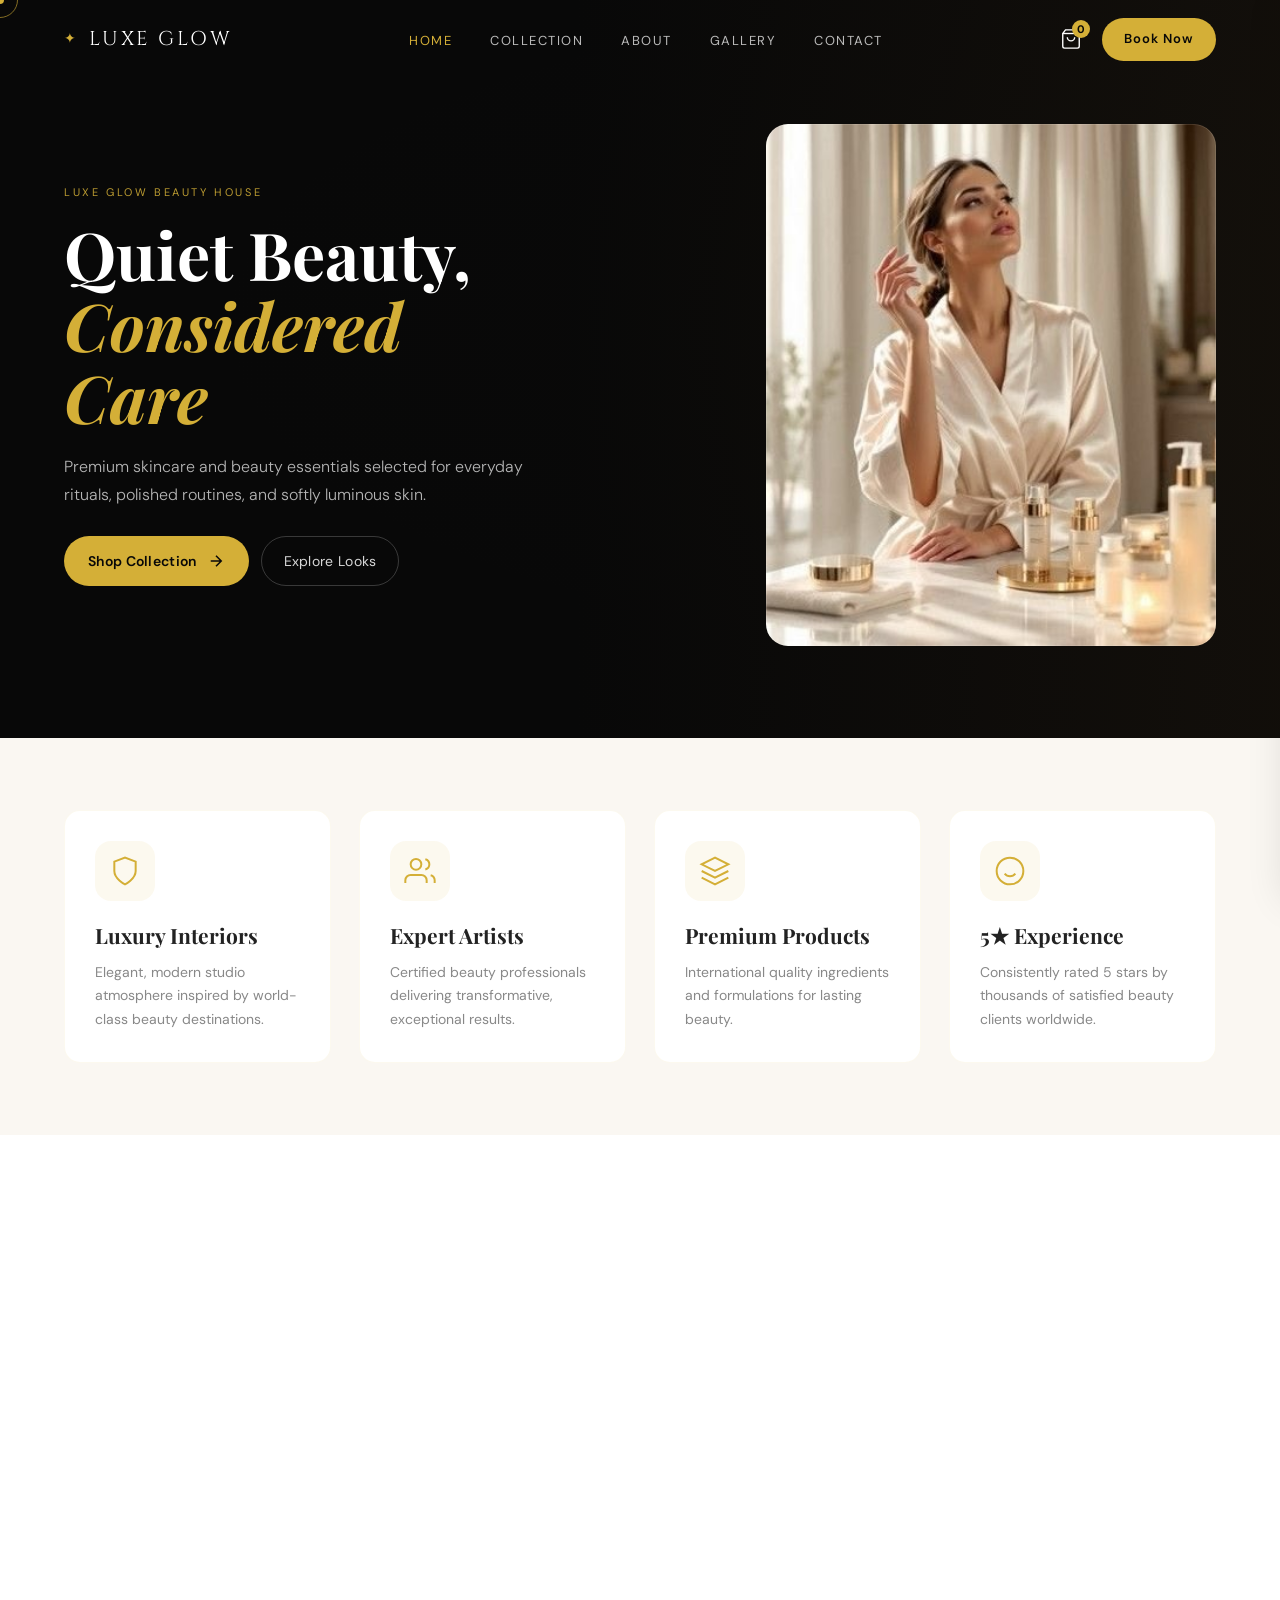
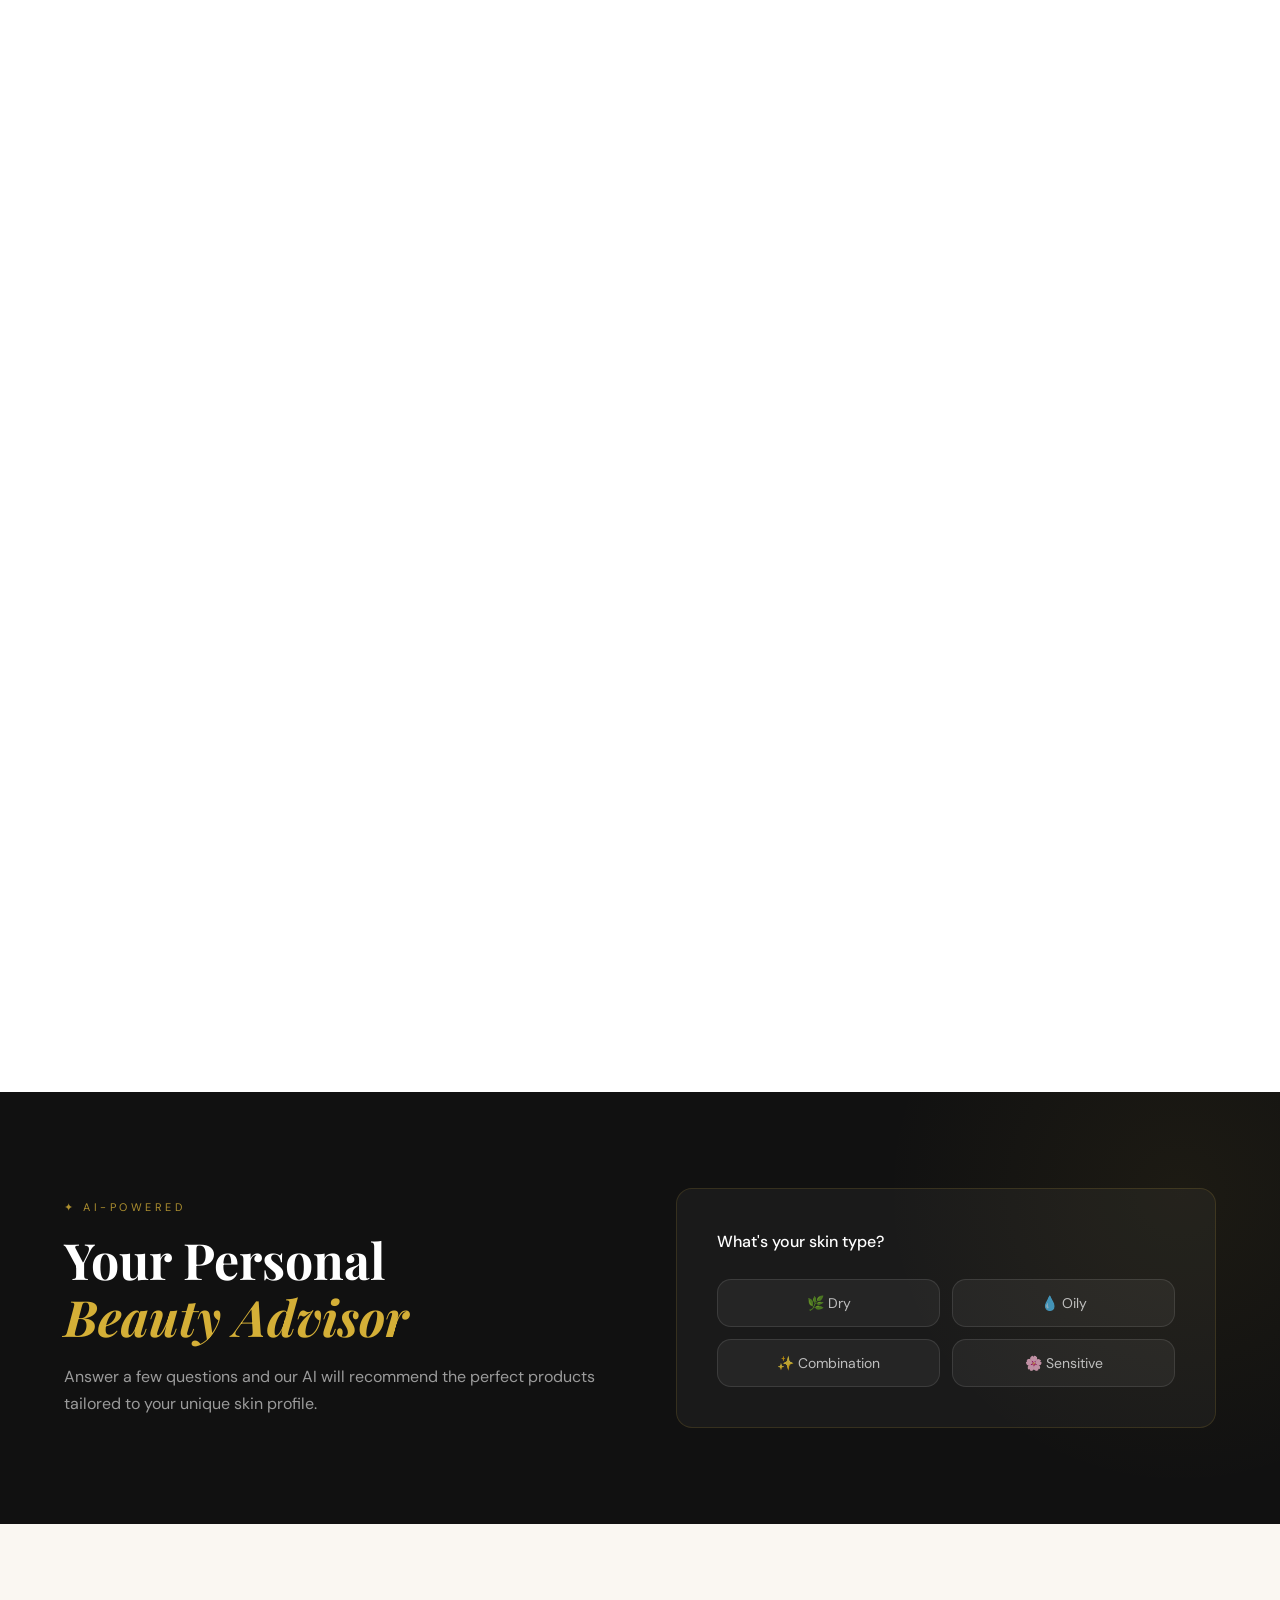
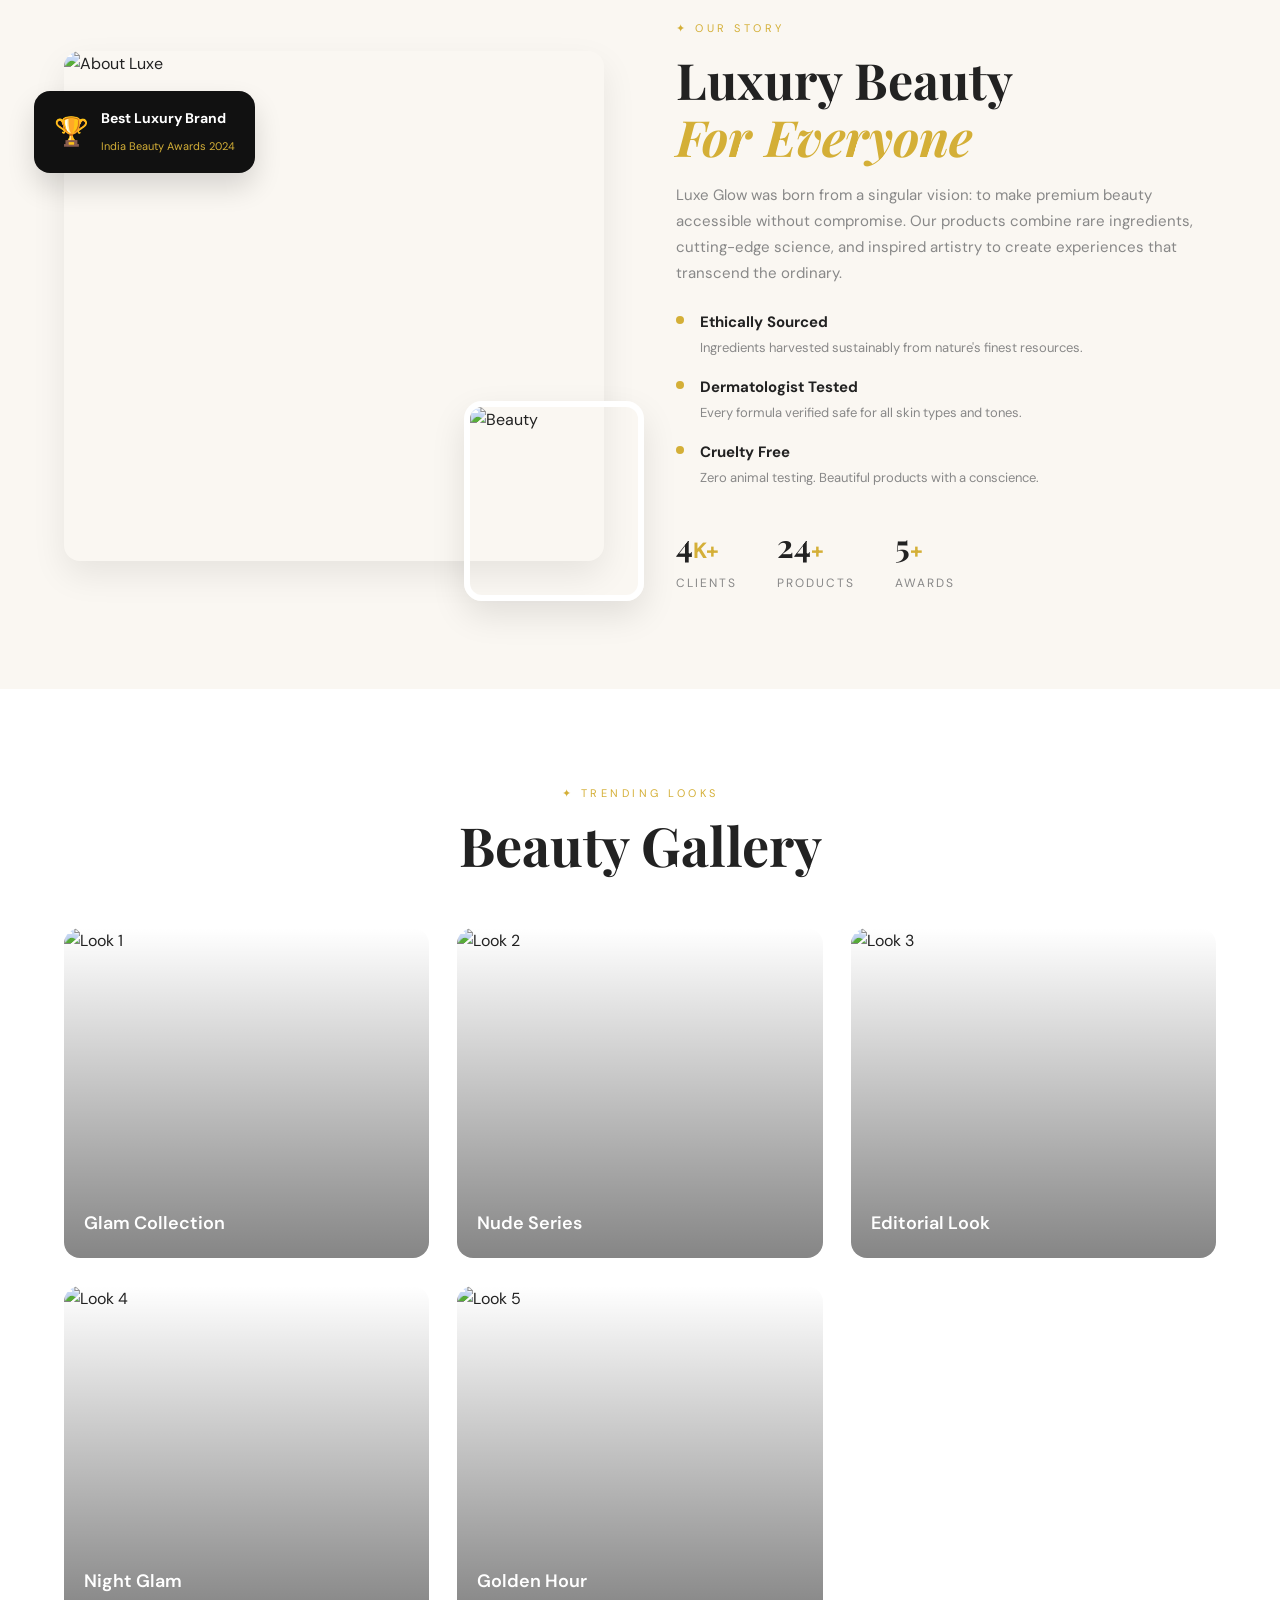
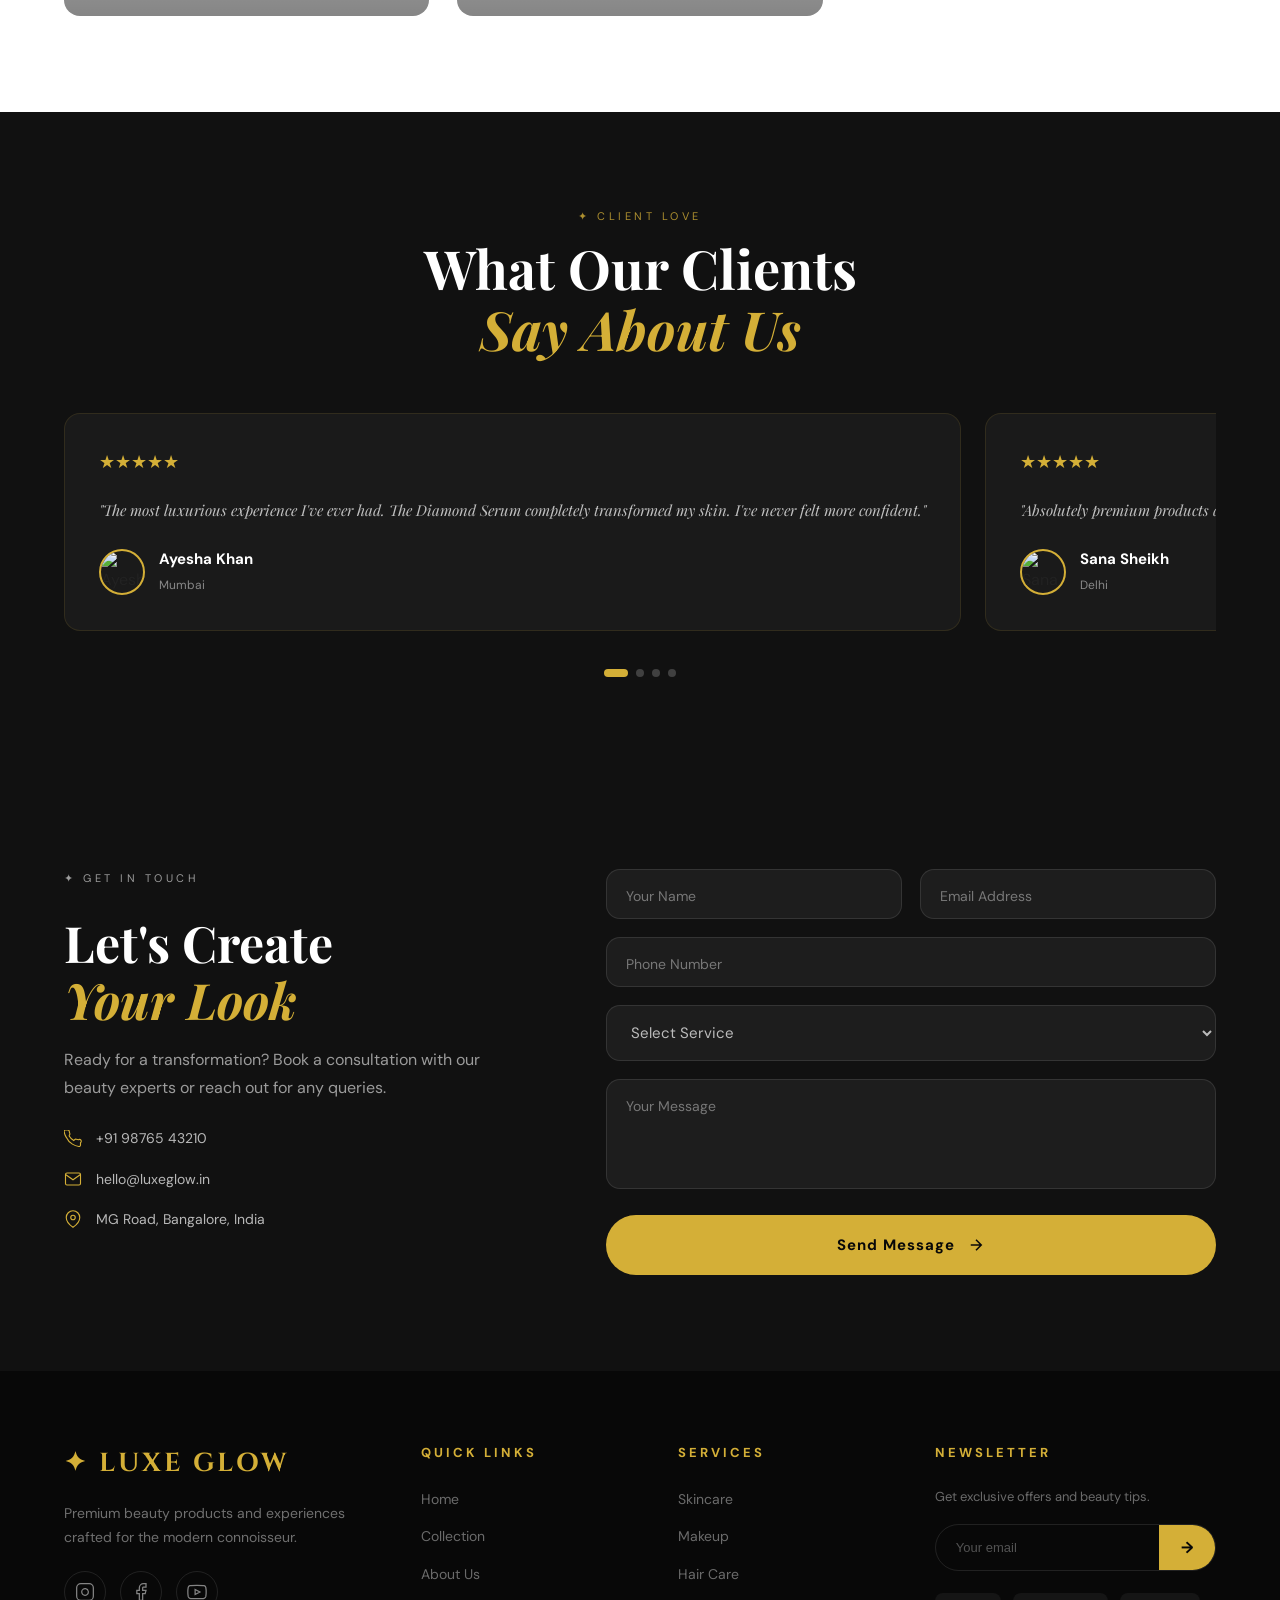
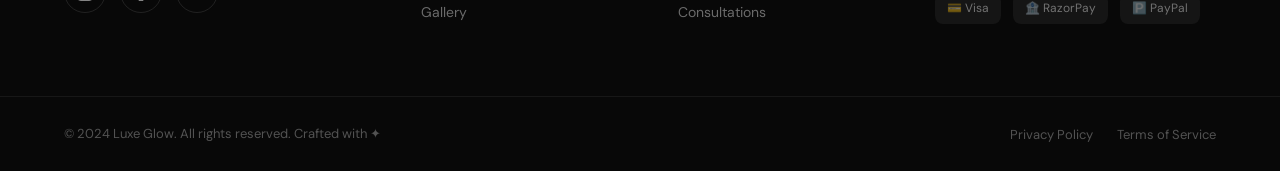
==== commit 3b76a28e: "Refined hero section and finalized portfolio polish" ====
--- a/index.html
+++ b/index.html
@@ -67,70 +67,32 @@
 <section class="hero" id="home">
   <div class="hero-bg">
     <div class="hero-gradient"></div>
-    <div class="hero-particles" id="particles"></div>
-    <div class="hero-grain"></div>
   </div>
   <div class="hero-content">
     <div class="hero-eyebrow reveal-up">
-      <span class="dot"></span>
-      <span>PREMIUM BEAUTY HOUSE EST. 2024</span>
-      <span class="dot"></span>
+      <span>LUXE GLOW BEAUTY HOUSE</span>
     </div>
     <h1 class="hero-heading reveal-up delay-1">
-      <span class="line">Where Beauty</span>
-      <span class="line italic-line">Meets Luxury</span>
+      <span class="line">Quiet Beauty,</span>
+      <span class="line italic-line">Considered Care</span>
     </h1>
     <p class="hero-subtext reveal-up delay-2">
-      Curated cosmetics and skincare crafted for the modern connoisseur.<br>
-      Experience the art of elevated beauty.
+      Premium skincare and beauty essentials selected for everyday rituals, polished routines, and softly luminous skin.
     </p>
     <div class="hero-cta reveal-up delay-3">
       <a href="#collection" class="btn-primary">
-        <span>Explore Collection</span>
+        <span>Shop Collection</span>
         <svg width="18" height="18" viewBox="0 0 24 24" fill="none" stroke="currentColor" stroke-width="2"><path d="M5 12h14M12 5l7 7-7 7"/></svg>
       </a>
-      <a href="#gallery" class="btn-ghost">View Gallery</a>
-    </div>
-    <div class="hero-stats reveal-up delay-4">
-      <div class="stat"><span class="stat-num" data-count="10">0</span><span class="stat-suffix">K+</span><p>Happy Clients</p></div>
-      <div class="stat-divider"></div>
-      <div class="stat"><span class="stat-num" data-count="50">0</span><span class="stat-suffix">+</span><p>Products</p></div>
-      <div class="stat-divider"></div>
-      <div class="stat"><span class="stat-num" data-count="5">0</span><span class="stat-suffix">★</span><p>Rating</p></div>
-    </div>
-  </div>
-  <div class="hero-scroll">
-    <div class="scroll-line"></div>
-    <span>Scroll</span>
+      <a href="#gallery" class="btn-ghost">Explore Looks</a>
+    </div>
   </div>
   <div class="hero-image-frame reveal-right">
     <div class="frame-inner">
-      <img src="https://images.unsplash.com/photo-1512496015851-a90fb38ba796?q=80&w=800&auto=format&fit=crop" alt="Luxury Beauty" decoding="async" fetchpriority="high" />
-      <div class="frame-badge">
-        <svg width="14" height="14" viewBox="0 0 24 24" fill="#d4af37"><polygon points="12 2 15.09 8.26 22 9.27 17 14.14 18.18 21.02 12 17.77 5.82 21.02 7 14.14 2 9.27 8.91 8.26 12 2"/></svg>
-        <span>5.0 Rated</span>
-      </div>
+      <img src="images/insta1.jpg" alt="Woman applying premium skincare at a softly lit vanity" decoding="async" fetchpriority="high" />
     </div>
   </div>
 </section>
-
-<!-- MARQUEE STRIP -->
-<div class="marquee-strip">
-  <div class="marquee-track">
-    <span>✦ LUXURY SKINCARE</span>
-    <span>✦ PREMIUM COSMETICS</span>
-    <span>✦ BEAUTY ARTISTRY</span>
-    <span>✦ GLOWING SKIN</span>
-    <span>✦ EXPERT CARE</span>
-    <span>✦ FASHION BEAUTY</span>
-    <span>✦ LUXURY SKINCARE</span>
-    <span>✦ PREMIUM COSMETICS</span>
-    <span>✦ BEAUTY ARTISTRY</span>
-    <span>✦ GLOWING SKIN</span>
-    <span>✦ EXPERT CARE</span>
-    <span>✦ FASHION BEAUTY</span>
-  </div>
-</div>
 
 <!-- FEATURES -->
 <section class="features-section">
--- a/style.css
+++ b/style.css
@@ -225,121 +225,92 @@
 
 /* ===== HERO ===== */
 .hero {
-  min-height: 100svh;
-  display:flex; align-items:center;
+  min-height: clamp(620px, 82svh, 760px);
+  display:grid;
+  grid-template-columns:minmax(0, 0.96fr) minmax(320px, 0.74fr);
+  align-items:center;
+  gap:clamp(34px, 5vw, 68px);
   position:relative; overflow:hidden;
-  padding: 92px var(--page-x) 52px;
+  padding: 96px var(--page-x) 64px;
   background: var(--black);
 }
 .hero-bg { position:absolute; inset:0; }
 .hero-gradient {
   position:absolute; inset:0;
-  background: radial-gradient(ellipse at 72% 48%, rgba(212,175,55,0.045) 0%, transparent 58%),
-              linear-gradient(135deg, #080808 0%, #15100a 54%, #080808 100%);
-}
-.hero-grain {
-  position:absolute; inset:0; opacity:0.03;
-  background-image: url("data:image/svg+xml,%3Csvg viewBox='0 0 256 256' xmlns='http://www.w3.org/2000/svg'%3E%3Cfilter id='noise'%3E%3CfeTurbulence type='fractalNoise' baseFrequency='0.9' numOctaves='4' stitchTiles='stitch'/%3E%3C/filter%3E%3Crect width='100%25' height='100%25' filter='url(%23noise)' opacity='1'/%3E%3C/svg%3E");
+  background:
+    linear-gradient(90deg, rgba(8,8,8,0.96) 0%, rgba(8,8,8,0.9) 45%, rgba(20,16,11,0.86) 100%),
+    radial-gradient(ellipse at 76% 44%, rgba(212,175,55,0.055) 0%, transparent 56%);
 }
 .hero-content {
-  position:relative; z-index:2; max-width:620px;
+  position:relative; z-index:2; max-width:560px;
 }
 .hero-eyebrow {
-  display:flex; align-items:center; gap:12px;
-  color: var(--gold); font-size:11px; letter-spacing:3px;
-  text-transform:uppercase; margin-bottom:20px;
+  color: rgba(212,175,55,0.88); font-size:11px; letter-spacing:2.6px;
+  text-transform:uppercase; margin-bottom:18px;
   font-family: var(--font-body);
 }
-.dot { width:4px; height:4px; background:var(--gold); border-radius:50%; display:inline-block; }
 .hero-heading {
   font-family: var(--font-display);
-  font-size: clamp(40px, 6.4vw, 76px);
+  font-size: clamp(42px, 5.2vw, 66px);
   font-weight:700; line-height:1.08;
   color:var(--white);
-  margin-bottom:22px;
+  margin-bottom:20px;
+  max-width: 11ch;
 }
 .hero-heading .line { display:block; }
 .hero-heading .italic-line { font-style:italic; color:var(--gold); }
 .hero-subtext {
-  font-size:clamp(15px, 1.4vw, 16px); line-height:1.72; color:rgba(255,255,255,0.68);
-  margin-bottom:30px; font-weight:300;
-  max-width: 560px;
-}
-.hero-cta { display:flex; gap:14px; flex-wrap:wrap; margin-bottom:42px; }
+  font-size:clamp(15px, 1.25vw, 16px); line-height:1.72; color:rgba(255,255,255,0.7);
+  margin-bottom:28px; font-weight:300;
+  max-width: 500px;
+}
+.hero-cta { display:flex; gap:12px; flex-wrap:wrap; }
 .btn-primary {
   display:inline-flex; align-items:center; gap:10px;
   background: var(--gold);
-  color:var(--black); padding:14px 28px; border-radius:60px;
-  font-weight:600; font-size:14px; letter-spacing:1px;
+  color:var(--black); padding:13px 24px; border-radius:999px;
+  font-weight:600; font-size:14px; letter-spacing:0.3px;
   transition: var(--transition);
-  box-shadow: 0 8px 22px rgba(212,175,55,0.18);
+  box-shadow:none;
 }
 .btn-primary:hover { transform:translateY(-1px); box-shadow:var(--shadow-gold); }
 .btn-ghost {
   display:inline-flex; align-items:center;
-  border:1px solid rgba(255,255,255,0.3);
-  color:var(--white); padding:14px 28px; border-radius:60px;
-  font-size:14px; letter-spacing:1px;
+  border:1px solid rgba(255,255,255,0.2);
+  color:rgba(255,255,255,0.84); padding:13px 22px; border-radius:999px;
+  font-size:14px; letter-spacing:0.3px;
   transition: var(--transition);
 }
-.btn-ghost:hover { border-color:var(--gold); color:var(--gold); transform:translateY(-1px); }
-.hero-stats {
-  display:flex; align-items:center; gap:clamp(18px, 3vw, 32px);
-}
-.stat { text-align:center; }
-.stat-num { font-family:var(--font-display); font-size:clamp(26px, 3vw, 32px); color:var(--white); font-weight:700; }
-.stat-suffix { font-size:20px; color:var(--gold); font-weight:600; }
-.stat p { font-size:11px; color:var(--gray); letter-spacing:2px; text-transform:uppercase; margin-top:4px; }
-.stat-divider { width:1px; height:40px; background:rgba(255,255,255,0.1); }
-.hero-scroll {
-  position:absolute; bottom:28px; left:50%;
-  transform:translateX(-50%);
-  display:flex; flex-direction:column; align-items:center; gap:8px;
-  color:rgba(255,255,255,0.4); font-size:11px; letter-spacing:3px;
+.btn-ghost:hover { border-color:rgba(212,175,55,0.55); color:var(--gold); transform:translateY(-1px); }
+
+.hero-image-frame {
+  position:relative;
   z-index:2;
-}
-.scroll-line {
-  width:1px; height:36px;
-  background:linear-gradient(to bottom, var(--gold), transparent);
-}
-
-.hero-image-frame {
-  position:absolute; right:var(--page-x); top:50%; transform:translateY(-50%);
-  z-index:2;
+  justify-self:end;
+  width:100%;
+  max-width:450px;
 }
 .frame-inner {
   position:relative;
-  width: clamp(260px, 28vw, 420px);
+  overflow:hidden;
+  border-radius:22px;
+  background:rgba(255,255,255,0.04);
+}
+.frame-inner::after {
+  content:'';
+  position:absolute;
+  inset:0;
+  border:1px solid rgba(255,255,255,0.12);
+  border-radius:inherit;
+  pointer-events:none;
 }
 .frame-inner img {
-  border-radius:24px 24px 88px 24px;
-  height: clamp(340px, 52vh, 520px);
+  width:100%;
+  height: clamp(400px, 58svh, 540px);
   object-fit:cover;
-  box-shadow: 0 22px 42px rgba(0,0,0,0.3), 0 0 0 1px rgba(212,175,55,0.12);
-}
-.frame-badge {
-  position:absolute; bottom:40px; left:-30px;
-  background:var(--white); border-radius:12px;
-  padding:12px 18px; display:flex; align-items:center; gap:8px;
-  font-weight:600; font-size:13px;
-  box-shadow: 0 10px 22px rgba(0,0,0,0.14);
-  animation: none;
-}
-/* ===== MARQUEE ===== */
-.marquee-strip {
-  background: var(--gold);
-  padding: 12px 0;
-  overflow:hidden;
-}
-.marquee-track {
-  display:flex; gap:60px;
-  white-space:nowrap;
-  animation: marquee 32s linear infinite;
-  font-family:var(--font-accent); font-size:12px;
-  color:var(--black); letter-spacing:3px;
-}
-.marquee-track span { flex-shrink:0; }
-@keyframes marquee { from{transform:translateX(0)} to{transform:translateX(-50%)} }
+  object-position:center;
+  box-shadow:none;
+}
 
 /* ===== FEATURES ===== */
 .features-section { padding:var(--section-y-compact) var(--page-x); background:var(--off-white); }
@@ -783,8 +754,11 @@
 
 /* ===== RESPONSIVE ===== */
 @media(max-width:1100px) {
-  .hero-image-frame { display:none; }
-  .hero-content { max-width:100%; }
+  .hero {
+    grid-template-columns:minmax(0, 1fr) minmax(280px, 0.68fr);
+    gap:32px;
+  }
+  .hero-content { max-width:540px; }
   .about { grid-template-columns:1fr; gap:50px; }
   .about-img-accent { display:none; }
   .ai-inner { grid-template-columns:1fr; gap:50px; }
@@ -793,6 +767,23 @@
 @media(max-width:900px) {
   section { padding:72px var(--page-x); }
   .features-section, .collection, .gallery, .testimonials { padding:72px var(--page-x); }
+  .hero {
+    grid-template-columns:1fr;
+    min-height:auto;
+    gap:30px;
+    padding-top:96px;
+    padding-bottom:52px;
+  }
+  .hero-content,
+  .hero-image-frame {
+    max-width:620px;
+  }
+  .hero-image-frame {
+    justify-self:start;
+  }
+  .frame-inner img {
+    height:clamp(300px, 52vw, 430px);
+  }
   .contact-inner { grid-template-columns:1fr; gap:50px; }
   .gallery-masonry { grid-template-columns:1fr 1fr; }
   .g-item.tall { grid-row:span 1; }
@@ -805,14 +796,8 @@
   .nav-center { display:none; }
   .book-btn { display:none; }
   .hamburger { display:flex; }
-  .hero { min-height:auto; padding-top:100px; padding-bottom:46px; }
+  .hero { padding-top:92px; padding-bottom:44px; }
   .hero-eyebrow { font-size:10px; letter-spacing:2.5px; gap:8px; }
-  .hero-subtext br { display:none; }
-  .hero-stats { flex-wrap:wrap; gap:20px; }
-  .stat { min-width:82px; }
-  .hero-scroll { display:none; }
-  .marquee-strip { padding:10px 0; }
-  .marquee-track { gap:32px; font-size:10px; animation-duration:36s; }
   .products-grid { grid-template-columns:1fr; }
   .form-row { grid-template-columns:1fr; }
   .cart-drawer { width:100%; right:-100%; }
@@ -827,12 +812,22 @@
   :root { --page-x: 18px; }
   section { padding-top:54px; padding-bottom:54px; }
   .features-section, .collection, .gallery, .testimonials, .ai-advisor { padding-top:54px; padding-bottom:54px; }
-  .hero-heading { font-size:clamp(36px, 11vw, 44px); }
+  .hero {
+    padding-top:86px;
+    padding-bottom:38px;
+    gap:24px;
+  }
+  .hero-heading {
+    font-size:clamp(34px, 10vw, 42px);
+    max-width: 12ch;
+  }
+  .hero-subtext {
+    margin-bottom:24px;
+  }
   .section-title { font-size:29px; }
   .hero-cta { flex-direction:column; }
   .btn-primary, .btn-ghost { width:100%; min-height:48px; text-align:center; justify-content:center; padding:13px 20px; }
-  .hero-stats { justify-content:space-between; width:100%; }
-  .stat-divider { display:none; }
+  .frame-inner img { height:300px; }
   .filter-tabs { justify-content:flex-start; overflow-x:auto; flex-wrap:nowrap; padding-bottom:4px; scrollbar-width:none; }
   .filter-tabs::-webkit-scrollbar { display:none; }
   .tab { flex:0 0 auto; padding:9px 16px; }
